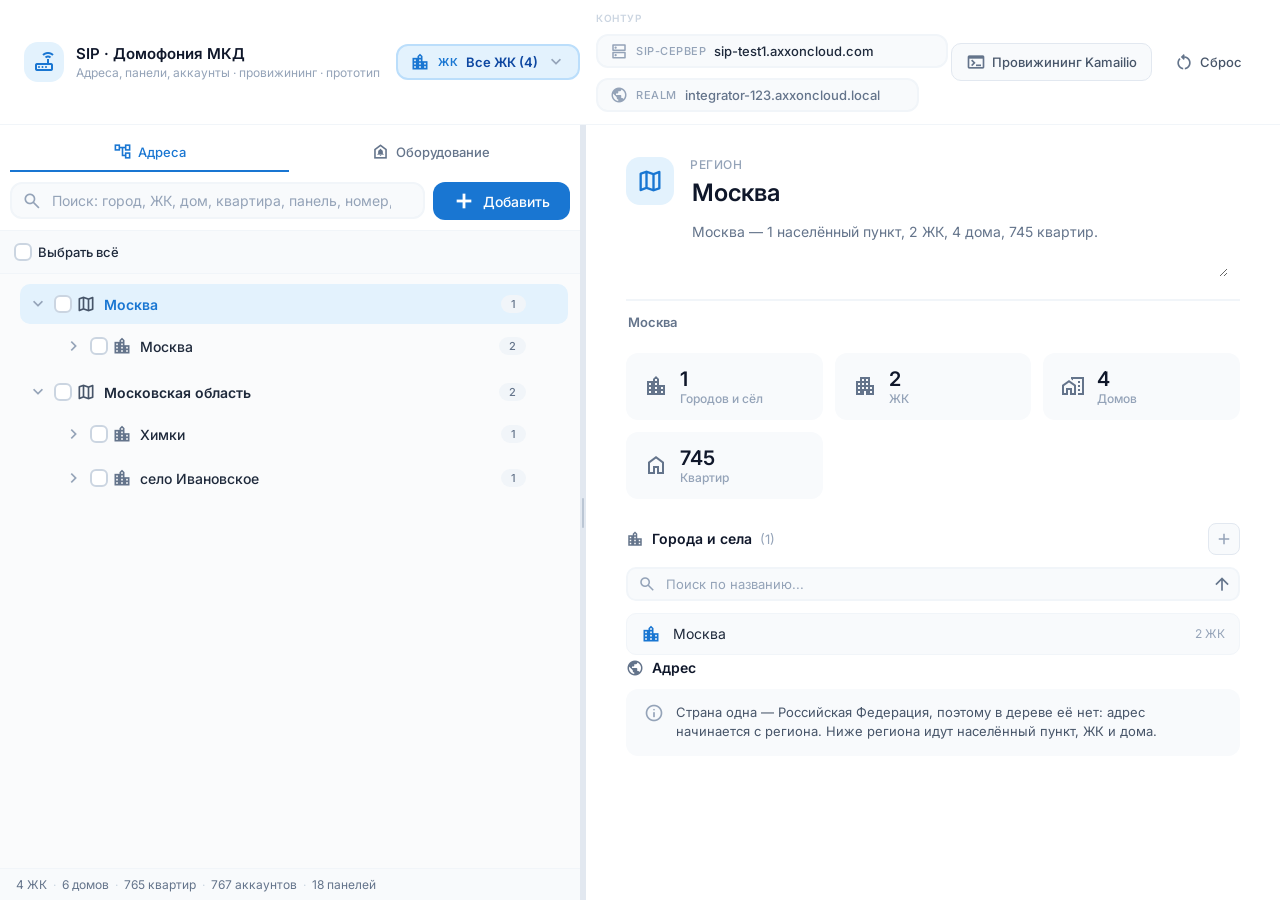
==== prototypes/sip-setup/index.html @ 134e5d85 "7" ====
<!DOCTYPE html>
<html lang="ru">
<head>
  <meta charset="UTF-8" />
  <meta name="viewport" content="width=device-width, initial-scale=1.0" />
  <title>Настройка SIP — прототип МКД</title>

  <link rel="stylesheet" href="https://fonts.googleapis.com/css2?family=Inter:opsz@14..32&display=swap" />
  <link rel="stylesheet" href="https://fonts.googleapis.com/css2?family=Material+Symbols+Outlined:opsz,wght,FILL,GRAD@20..48,100..700,0..1,-50..200" />

  <style>
    * {
      margin: 0;
      padding: 0;
      box-sizing: border-box;
    }

    body {
      font-family: 'Inter', -apple-system, BlinkMacSystemFont, sans-serif;
      background: #f1f5f9;
      height: 100vh;
      overflow: hidden;
    }

    .app-container {
      display: flex;
      flex-direction: column;
      height: 100vh;
      max-width: 100%;
      background: #ffffff;
    }

    .material-symbols-outlined {
      font-variation-settings: 'FILL' 0, 'wght' 400, 'GRAD' 0, 'opsz' 24;
      font-size: 20px;
      color: #64748b;
      flex-shrink: 0;
    }

    /* ===== TOP BAR ===== */
    .top-bar {
      background: #ffffff;
      border-bottom: 1px solid #f1f5f9;
      padding: 12px 24px;
      display: flex;
      align-items: center;
      gap: 16px;
      flex-shrink: 0;
      flex-wrap: wrap;
    }

    .brand {
      display: flex;
      align-items: center;
      gap: 12px;
      min-width: 0;
    }

    .brand-logo {
      width: 40px;
      height: 40px;
      border-radius: 14px;
      background: #e3f2fd;
      display: flex;
      align-items: center;
      justify-content: center;
      flex-shrink: 0;
    }

    .brand-logo .material-symbols-outlined {
      font-size: 24px;
      color: #1976d2;
    }

    .brand-title {
      font-size: 15px;
      font-weight: 600;
      color: #0f172a;
      white-space: nowrap;
    }

    .brand-sub {
      font-size: 12px;
      color: #94a3b8;
      margin-top: 2px;
      white-space: nowrap;
    }

    .top-bar-fields {
      display: flex;
      align-items: center;
      gap: 10px;
      flex: 1;
      flex-wrap: wrap;
      min-width: 200px;
    }

    .cfg-field {
      display: flex;
      align-items: center;
      gap: 8px;
      padding: 6px 12px;
      background: #f8fafc;
      border: 2px solid #f1f5f9;
      border-radius: 12px;
      transition: all 0.2s ease;
    }

    .cfg-field:focus-within {
      border-color: #1976d2;
      background: #ffffff;
      box-shadow: 0 0 0 4px rgba(25, 118, 210, 0.08);
    }

    .cfg-field .material-symbols-outlined {
      font-size: 18px;
      color: #94a3b8;
    }

    .cfg-field .cfg-label {
      font-size: 11px;
      font-weight: 500;
      color: #94a3b8;
      text-transform: uppercase;
      letter-spacing: 0.5px;
      white-space: nowrap;
    }

    .cfg-field input {
      border: none;
      background: transparent;
      outline: none;
      font-family: inherit;
      font-size: 13px;
      font-weight: 500;
      color: #1e293b;
      width: 220px;
      max-width: 40vw;
    }

    /* Realm выдаётся интегратору сервером и в интерфейсе только показывается */
    .cfg-field.ro input {
      color: #64748b;
      cursor: default;
    }

    .fields-lead {
      font-size: 10px;
      font-weight: 600;
      color: #cbd5e1;
      text-transform: uppercase;
      letter-spacing: 0.6px;
      white-space: nowrap;
    }

    /* Область видимости — единственное место, где выбирается ЖК.
       Выделена цветом: от неё зависит содержимое всего экрана. */
    .scope-field {
      display: flex;
      align-items: center;
      gap: 8px;
      padding: 6px 12px;
      background: #e3f2fd;
      border: 2px solid #bbdefb;
      border-radius: 12px;
      flex-shrink: 0;
      transition: all 0.2s ease;
    }

    .scope-field:focus-within {
      border-color: #1976d2;
      box-shadow: 0 0 0 4px rgba(25, 118, 210, 0.1);
    }

    .scope-field .material-symbols-outlined {
      font-size: 20px;
      color: #1976d2;
    }

    .scope-field .cfg-label {
      font-size: 11px;
      font-weight: 600;
      color: #1976d2;
      text-transform: uppercase;
      letter-spacing: 0.5px;
      white-space: nowrap;
    }

    .scope-select {
      border: none;
      background: transparent;
      outline: none;
      font-family: inherit;
      font-size: 13px;
      font-weight: 600;
      color: #0d47a1;
      cursor: pointer;
      max-width: 260px;
    }

    .top-bar-actions {
      display: flex;
      align-items: center;
      gap: 8px;
      flex-shrink: 0;
    }

    /* ===== КНОПКИ ===== */
    .btn {
      display: flex;
      align-items: center;
      justify-content: center;
      gap: 6px;
      padding: 8px 14px;
      border: none;
      border-radius: 10px;
      font-family: inherit;
      font-size: 13px;
      font-weight: 500;
      cursor: pointer;
      transition: all 0.2s ease;
      background: transparent;
      color: #475569;
      white-space: nowrap;
    }

    .btn:hover {
      background: #f1f5f9;
    }

    .btn .material-symbols-outlined {
      font-size: 20px;
    }

    .btn-soft {
      background: #f8fafc;
      border: 1px solid #e2e8f0;
    }

    .btn-soft:hover {
      background: #ffffff;
      border-color: #cbd5e1;
      color: #1976d2;
    }

    .btn-soft:hover .material-symbols-outlined {
      color: #1976d2;
    }

    .btn-add {
      display: flex;
      align-items: center;
      gap: 8px;
      padding: 8px 20px;
      background: #1976d2;
      color: white;
      border: none;
      border-radius: 12px;
      font-family: inherit;
      font-size: 14px;
      font-weight: 500;
      cursor: pointer;
      transition: all 0.2s ease;
      white-space: nowrap;
      flex-shrink: 0;
    }

    .btn-add:hover {
      background: #1565c0;
      transform: translateY(-1px);
      box-shadow: 0 4px 16px rgba(25, 118, 210, 0.3);
    }

    .btn-add:active {
      transform: translateY(0);
    }

    .btn-add .material-symbols-outlined {
      font-size: 22px;
      color: inherit;
      font-variation-settings: 'FILL' 0, 'wght' 600, 'GRAD' 200, 'opsz' 24;
    }

    /* ===== MAIN CONTENT ===== */
    .main-content {
      display: flex;
      flex: 1;
      overflow: hidden;
    }

    /* ===== ЛЕВАЯ ПАНЕЛЬ ===== */
    .tree-panel {
      width: 400px;
      min-width: 200px;
      max-width: 70%;
      background: #fafbfc;
      display: flex;
      flex-direction: column;
      overflow: hidden;
      flex-shrink: 0;
    }

    .tree-tabs {
      display: flex;
      gap: 2px;
      padding: 8px 10px 0;
      background: #ffffff;
    }

    .tree-tab {
      flex: 1;
      display: flex;
      align-items: center;
      justify-content: center;
      gap: 6px;
      padding: 9px 8px;
      border: none;
      border-bottom: 2px solid transparent;
      background: transparent;
      font-family: inherit;
      font-size: 13px;
      font-weight: 500;
      color: #64748b;
      cursor: pointer;
      transition: all 0.15s ease;
    }

    .tree-tab:hover {
      color: #1976d2;
    }

    .tree-tab.active {
      color: #1976d2;
      border-bottom-color: #1976d2;
    }

    .tree-tab.active .material-symbols-outlined {
      color: #1976d2;
    }

    .tree-tab .material-symbols-outlined {
      font-size: 19px;
    }

    .tree-search-row {
      display: flex;
      gap: 8px;
      padding: 10px;
      background: #ffffff;
      border-bottom: 1px solid #f1f5f9;
    }

    .search-wrapper {
      flex: 1;
      position: relative;
      min-width: 0;
    }

    .search-wrapper > .material-symbols-outlined {
      position: absolute;
      left: 12px;
      top: 50%;
      transform: translateY(-50%);
      font-size: 20px;
      color: #94a3b8;
    }

    .search-input {
      width: 100%;
      padding: 8px 32px 8px 40px;
      border: 2px solid #f1f5f9;
      border-radius: 12px;
      font-family: inherit;
      font-size: 14px;
      color: #1e293b;
      background: #f8fafc;
      transition: all 0.2s ease;
      outline: none;
    }

    .search-input:focus {
      border-color: #1976d2;
      background: #ffffff;
      box-shadow: 0 0 0 4px rgba(25, 118, 210, 0.1);
    }

    .search-input::placeholder {
      color: #94a3b8;
    }

    .search-clear {
      position: absolute;
      right: 4px;
      top: 50%;
      transform: translateY(-50%);
      cursor: pointer;
      color: #94a3b8;
      font-size: 18px;
      display: none;
      background: none;
      border: none;
      padding: 0;
      width: 20px;
      height: 20px;
      align-items: center;
      justify-content: center;
      border-radius: 50%;
      transition: all 0.15s ease;
    }

    .search-clear.visible {
      display: flex;
    }

    .search-clear:hover {
      color: #475569;
      background: #e2e8f0;
    }

    .tree-toolbar {
      display: flex;
      align-items: center;
      gap: 8px;
      padding: 6px 10px;
      background: #f8fafc;
      border-bottom: 1px solid #f1f5f9;
      width: 100%;
    }

    .master-checkbox {
      display: inline-flex;
      align-items: center;
      gap: 6px;
      cursor: pointer;
      user-select: none;
      padding: 2px 4px;
      border-radius: 6px;
      transition: background 0.15s;
    }

    .master-checkbox:hover {
      background: #e3f2fd;
    }

    .master-checkbox .checkbox-custom {
      width: 18px;
      height: 18px;
      border: 2px solid #cbd5e1;
      border-radius: 6px;
      display: inline-flex;
      align-items: center;
      justify-content: center;
      background: white;
      transition: all 0.15s ease;
    }

    .master-checkbox.selected .checkbox-custom,
    .master-checkbox.partial .checkbox-custom {
      background: #1976d2;
      border-color: #1976d2;
    }

    .master-checkbox.partial .checkbox-custom {
      background: #64b5f6;
      border-color: #64b5f6;
    }

    .master-checkbox .checkbox-custom .material-symbols-outlined {
      opacity: 0;
      transform: scale(0.6);
      transition: all 0.15s ease;
      color: white;
      font-size: 14px;
    }

    .master-checkbox.selected .checkbox-custom .material-symbols-outlined,
    .master-checkbox.partial .checkbox-custom .material-symbols-outlined {
      opacity: 1;
      transform: scale(1);
    }

    .master-label {
      font-size: 13px;
      font-weight: 500;
      color: #1e293b;
    }

    .selection-count {
      background: #e3f2fd;
      color: #1976d2;
      font-size: 12px;
      font-weight: 500;
      padding: 3px 10px;
      border-radius: 50px;
      display: none;
    }

    .selection-count.visible {
      display: inline-block;
    }

    .toolbar-actions {
      margin-left: auto;
      display: inline-flex;
      align-items: center;
    }

    .btn-delete-wrapper {
      display: inline-flex;
      align-items: center;
      overflow: hidden;
      transition: all 0.3s cubic-bezier(0.4, 0, 0.2, 1);
      max-width: 0;
      opacity: 0;
      transform: scale(0.8);
      visibility: hidden;
    }

    .btn-delete-wrapper.visible {
      max-width: 60px;
      opacity: 1;
      transform: scale(1);
      visibility: visible;
    }

    .btn-danger {
      background: #fee2e2;
      color: #dc2626;
      padding: 6px 10px;
      border-radius: 10px;
      white-space: nowrap;
    }

    .btn-danger:hover {
      background: #fecaca;
      transform: translateY(-1px);
      box-shadow: 0 4px 12px rgba(220, 38, 38, 0.15);
    }

    .btn-danger .material-symbols-outlined {
      font-size: 18px;
      color: inherit;
    }

    .tree-wrapper {
      flex: 1;
      padding: 8px 12px 16px 12px;
      overflow-y: auto;
    }

    .tree-wrapper::-webkit-scrollbar,
    .detail-panel::-webkit-scrollbar {
      width: 6px;
    }

    .tree-wrapper::-webkit-scrollbar-track,
    .detail-panel::-webkit-scrollbar-track {
      background: transparent;
    }

    .tree-wrapper::-webkit-scrollbar-thumb,
    .detail-panel::-webkit-scrollbar-thumb {
      background: #e2e8f0;
      border-radius: 10px;
    }

    .tree-wrapper::-webkit-scrollbar-thumb:hover {
      background: #cbd5e1;
    }

    .tree-status-bar {
      padding: 8px 16px;
      font-size: 12px;
      color: #64748b;
      background: #f8fafc;
      border-top: 1px solid #f1f5f9;
      flex-shrink: 0;
      display: flex;
      align-items: center;
      gap: 6px;
      flex-wrap: wrap;
    }

    .tree-status-bar .sep {
      color: #cbd5e1;
    }

    /* ===== СПЛИТТЕР ===== */
    .splitter {
      width: 6px;
      background: #e2e8f0;
      cursor: col-resize;
      flex-shrink: 0;
      transition: background 0.15s;
      position: relative;
      display: flex;
      align-items: center;
      justify-content: center;
    }

    .splitter:hover,
    .splitter.active {
      background: #1976d2;
    }

    .splitter::after {
      content: '';
      width: 2px;
      height: 30px;
      background: #94a3b8;
      border-radius: 2px;
      opacity: 0.5;
      transition: opacity 0.15s;
    }

    .splitter:hover::after,
    .splitter.active::after {
      opacity: 1;
      background: white;
    }

    /* ===== ДЕРЕВО ===== */
    .tree {
      list-style: none;
      padding: 0;
      margin: 0;
      font-size: 14px;
      color: #1e293b;
    }

    .tree ul {
      list-style: none;
      padding-left: 0;
      margin: 0;
    }

    .tree-node {
      position: relative;
      padding: 2px 0 2px 8px;
      border-radius: 10px;
    }

    .tree-node.hidden {
      display: none;
    }

    .tree-node.active > .node-content {
      background: #e3f2fd;
    }

    .tree-node.active > .node-content .node-text {
      font-weight: 500;
      color: #1976d2;
    }

    .node-content {
      display: flex;
      align-items: center;
      gap: 4px;
      padding: 6px 10px 6px 6px;
      border-radius: 10px;
      cursor: pointer;
      transition: background 0.12s;
      position: relative;
    }

    .node-content:hover {
      background: #f1f5f9;
    }

    .node-content:hover .node-actions {
      opacity: 1;
    }

    /* Дочерние ветки прячем через display: анимация по max-height обрезает
       длинные списки — в доме бывает 52 этажа и 500 квартир */
    .tree-node > ul {
      display: none;
      padding-left: 28px;
    }

    .tree-node.open > ul {
      display: block;
      animation: fadeIn 0.18s ease;
    }

    .toggle-icon {
      font-size: 20px;
      color: #94a3b8;
      cursor: pointer;
      transition: transform 0.25s cubic-bezier(0.4, 0, 0.2, 1), color 0.2s;
      width: 24px;
      height: 24px;
      display: flex;
      align-items: center;
      justify-content: center;
      border-radius: 8px;
      flex-shrink: 0;
    }

    .toggle-icon:hover {
      background: #e2e8f0;
      color: #475569;
    }

    .tree-node.open > .node-content .toggle-icon {
      transform: rotate(90deg);
    }

    .tree-node:not(.has-children) .toggle-icon {
      opacity: 0;
      pointer-events: none;
    }

    .node-content .checkbox-custom {
      width: 18px;
      height: 18px;
      border: 2px solid #cbd5e1;
      border-radius: 6px;
      display: inline-flex;
      align-items: center;
      justify-content: center;
      background: white;
      flex-shrink: 0;
      transition: all 0.15s ease;
    }

    .node-content .checkbox-custom .material-symbols-outlined {
      font-size: 14px;
      color: white;
      opacity: 0;
      transform: scale(0.6);
      transition: all 0.15s ease;
    }

    .tree-node.selected > .node-content .checkbox-custom {
      background: #1976d2;
      border-color: #1976d2;
    }

    .tree-node.partial > .node-content .checkbox-custom {
      background: #64b5f6;
      border-color: #64b5f6;
    }

    .tree-node.selected > .node-content .checkbox-custom .material-symbols-outlined,
    .tree-node.partial > .node-content .checkbox-custom .material-symbols-outlined {
      opacity: 1;
      transform: scale(1);
    }

    .node-content:hover .checkbox-custom {
      border-color: #64b5f6;
    }

    .node-text {
      flex: 1;
      white-space: nowrap;
      overflow: hidden;
      text-overflow: ellipsis;
      padding: 0 4px;
    }

    .tree-node .node-text {
      font-weight: 400;
    }

    .tree-node.level-0 > .node-content .node-text {
      font-weight: 600;
    }

    .tree-node.level-1 > .node-content .node-text {
      font-weight: 500;
    }

    .node-icon.type-region { color: #475569; }
    .node-icon.type-city { color: #64748b; }
    .node-icon.type-complex { color: #1976d2; }
    .node-icon.type-house { color: #2563eb; }
    .node-icon.type-entrance { color: #0284c7; }
    .node-icon.type-floor { color: #7c3aed; }
    .node-icon.type-flat { color: #16a34a; }
    .node-icon.type-panel { color: #ea580c; }
    .node-icon.type-account { color: #0891b2; }

    .badge {
      background: #f1f5f9;
      color: #64748b;
      font-size: 11px;
      font-weight: 500;
      padding: 2px 10px;
      border-radius: 50px;
      flex-shrink: 0;
    }

    .badge.mono {
      font-family: 'JetBrains Mono', 'Cascadia Code', Consolas, monospace;
      font-size: 11px;
    }

    .status-dot {
      width: 7px;
      height: 7px;
      border-radius: 50%;
      flex-shrink: 0;
      background: #cbd5e1;
    }

    .status-dot.on { background: #22c55e; }
    .status-dot.off { background: #ef4444; }
    .status-dot.blocked { background: #94a3b8; }

    /* Группа «Панели» — не объект, а полка внутри ЖК или подъезда:
       подписана тише обычных узлов и не участвует в выделении */
    .tree-group > .node-content .node-text {
      font-size: 11px;
      font-weight: 600;
      color: #94a3b8;
      text-transform: uppercase;
      letter-spacing: 0.5px;
    }

    .tree-group > .node-content .node-icon {
      color: #94a3b8;
    }

    /* Строка входа в таблицу парка: выглядит как пункт, а не как объект дерева */
    .tree-view-row > .node-content {
      background: #eef2ff;
      box-shadow: inset 0 0 0 1px #c7d2fe;
    }

    .tree-view-row > .node-content .node-text {
      font-weight: 600;
      color: #4338ca;
    }

    .tree-view-row > .node-content .node-icon {
      color: #4338ca;
    }

    .tree-view-row.active > .node-content {
      background: #e0e7ff;
      box-shadow: inset 0 0 0 1px #6366f1;
    }

    /* ===== КОНТЕКСТНОЕ МЕНЮ ===== */
    .node-actions {
      display: flex;
      align-items: center;
      gap: 2px;
      opacity: 0;
      transition: opacity 0.2s ease;
      margin-left: auto;
      flex-shrink: 0;
      position: relative;
    }

    .node-actions .btn-more {
      background: none;
      border: none;
      cursor: pointer;
      padding: 4px;
      border-radius: 6px;
      display: flex;
      align-items: center;
      justify-content: center;
      color: #94a3b8;
      transition: all 0.15s;
    }

    .node-actions .btn-more:hover {
      background: #e2e8f0;
      color: #475569;
    }

    .node-actions .btn-more .material-symbols-outlined {
      font-size: 20px;
    }

    .node-dropdown {
      position: fixed;
      background: white;
      border-radius: 14px;
      box-shadow: 0 12px 40px rgba(0, 0, 0, 0.15);
      min-width: 240px;
      padding: 6px;
      opacity: 0;
      transform: scale(0.95);
      pointer-events: none;
      transition: all 0.2s cubic-bezier(0.4, 0, 0.2, 1);
      z-index: 9999;
      border: 1px solid #f1f5f9;
      visibility: hidden;
    }

    .node-dropdown.open {
      opacity: 1;
      transform: scale(1);
      pointer-events: all;
      visibility: visible;
    }

    .node-dropdown-item {
      display: flex;
      align-items: center;
      gap: 12px;
      padding: 10px 14px;
      border-radius: 10px;
      cursor: pointer;
      transition: background 0.15s;
      color: #1e293b;
      font-size: 14px;
      font-weight: 500;
      border: none;
      background: transparent;
      width: 100%;
      font-family: inherit;
      white-space: nowrap;
      text-align: left;
    }

    .node-dropdown-item:hover {
      background: #f8fafc;
    }

    .node-dropdown-item .material-symbols-outlined {
      font-size: 20px;
      color: #64748b;
    }

    .node-dropdown-item .sub {
      font-size: 12px;
      color: #94a3b8;
      font-weight: 400;
      margin-left: auto;
    }

    .node-dropdown-divider {
      height: 1px;
      background: #f1f5f9;
      margin: 4px 8px;
    }

    .node-dropdown-item.danger {
      color: #dc2626;
    }

    .node-dropdown-item.danger .material-symbols-outlined {
      color: #dc2626;
    }

    .node-dropdown-item.danger:hover {
      background: #fef2f2;
    }

    /* ===== ВЫПАДАЮЩИЕ СПИСКИ ===== */
    /* Список родного select рисует ОС, и он выпадает из оформления экрана.
       Сам select остаётся в разметке как источник значения, а видимую часть
       заменяют кнопка и меню в общем стиле. */
    .combo-native {
      display: none;
    }

    .combo-trigger {
      display: flex;
      align-items: center;
      gap: 8px;
      cursor: pointer;
      text-align: left;
    }

    .combo-trigger .combo-value {
      flex: 1;
      min-width: 0;
      overflow: hidden;
      text-overflow: ellipsis;
      white-space: nowrap;
    }

    .combo-trigger .combo-caret {
      font-size: 20px;
      color: #94a3b8;
      flex-shrink: 0;
      transition: transform 0.2s ease;
    }

    .combo-trigger.open .combo-caret {
      transform: rotate(180deg);
      color: #1976d2;
    }

    .combo-trigger.open {
      border-color: #1976d2;
    }

    .combo-menu {
      position: fixed;
      background: #ffffff;
      border: 1px solid #f1f5f9;
      border-radius: 14px;
      box-shadow: 0 12px 40px rgba(15, 23, 42, 0.15);
      padding: 6px;
      z-index: 10000;
      max-height: 320px;
      overflow-y: auto;
      opacity: 0;
      transform: scale(0.97);
      transition: opacity 0.15s ease, transform 0.15s ease;
    }

    .combo-menu.open {
      opacity: 1;
      transform: scale(1);
    }

    .combo-option {
      display: flex;
      align-items: center;
      gap: 10px;
      width: 100%;
      padding: 9px 12px;
      border: none;
      border-radius: 10px;
      background: transparent;
      font-family: inherit;
      font-size: 14px;
      color: #1e293b;
      text-align: left;
      cursor: pointer;
      transition: background 0.12s;
    }

    .combo-option .material-symbols-outlined {
      font-size: 18px;
      color: #1976d2;
      visibility: hidden;
      flex-shrink: 0;
    }

    .combo-option.selected {
      color: #1976d2;
      font-weight: 500;
    }

    .combo-option.selected .material-symbols-outlined {
      visibility: visible;
    }

    .combo-option.active,
    .combo-option:hover {
      background: #f1f5f9;
    }

    .combo-option-text {
      flex: 1;
      min-width: 0;
      overflow: hidden;
      text-overflow: ellipsis;
      white-space: nowrap;
    }

    /* ===== ПРАВАЯ ПАНЕЛЬ ===== */
    .detail-panel {
      flex: 1;
      background: #ffffff;
      padding: 32px 40px;
      overflow-y: auto;
      display: flex;
      flex-direction: column;
      min-width: 200px;
    }

    .detail-empty {
      display: flex;
      flex-direction: column;
      align-items: center;
      justify-content: center;
      height: 100%;
      color: #94a3b8;
      gap: 12px;
    }

    .detail-empty .material-symbols-outlined {
      font-size: 64px;
      color: #e2e8f0;
    }

    .detail-empty .title {
      font-size: 18px;
      font-weight: 500;
      color: #475569;
    }

    .detail-empty .sub {
      font-size: 14px;
      color: #94a3b8;
    }

    .detail-card {
      display: flex;
      flex-direction: column;
      gap: 20px;
      animation: fadeIn 0.25s ease;
    }

    .detail-card.hidden,
    .detail-empty.hidden {
      display: none;
    }

    .detail-header {
      display: flex;
      align-items: flex-start;
      gap: 16px;
      padding-bottom: 16px;
      border-bottom: 2px solid #f1f5f9;
    }

    .detail-header .icon-wrapper {
      width: 48px;
      height: 48px;
      background: #e3f2fd;
      border-radius: 14px;
      display: flex;
      align-items: center;
      justify-content: center;
      flex-shrink: 0;
    }

    .detail-header .icon-wrapper .material-symbols-outlined {
      font-size: 28px;
      color: #1976d2;
    }

    .detail-header-info {
      flex: 1;
      min-width: 0;
    }

    .detail-header-info .label {
      font-size: 12px;
      font-weight: 500;
      color: #94a3b8;
      text-transform: uppercase;
      letter-spacing: 0.5px;
    }

    .detail-header-info .name-input {
      font-size: 24px;
      font-weight: 600;
      color: #0f172a;
      border: 2px solid transparent;
      border-radius: 8px;
      padding: 4px 10px;
      margin: 0 -10px;
      background: transparent;
      width: 100%;
      font-family: inherit;
      transition: all 0.2s ease;
      outline: none;
    }

    .detail-header-info .name-input:hover {
      border-color: #e2e8f0;
      background: #f8fafc;
    }

    .detail-header-info .name-input:focus {
      border-color: #1976d2;
      background: #ffffff;
      box-shadow: 0 0 0 4px rgba(25, 118, 210, 0.08);
    }

    .desc-input {
      font-size: 14px;
      font-weight: 400;
      color: #64748b;
      border: 2px solid transparent;
      border-radius: 8px;
      padding: 4px 10px;
      margin: 4px -10px 0;
      background: transparent;
      width: 100%;
      font-family: inherit;
      transition: all 0.2s ease;
      outline: none;
      resize: vertical;
      min-height: 62px;
    }

    .desc-input:hover {
      border-color: #e2e8f0;
      background: #f8fafc;
    }

    .desc-input:focus {
      border-color: #1976d2;
      background: #ffffff;
      box-shadow: 0 0 0 4px rgba(25, 118, 210, 0.08);
    }

    .desc-input.hidden {
      display: none;
    }

    /* Заголовок карточки без правки имени — для сводных представлений,
       у которых нет узла в дереве */
    .detail-header-info .static-name {
      font-size: 24px;
      font-weight: 600;
      color: #0f172a;
      padding: 4px 0;
    }

    .detail-header-info .name-input.hidden,
    .detail-header-info .static-name.hidden {
      display: none;
    }

    /* ===== ХЛЕБНЫЙ ПУТЬ ===== */
    .breadcrumb {
      display: flex;
      flex-wrap: wrap;
      align-items: center;
      gap: 4px;
      margin: -8px 2px 0;
      font-size: 13px;
      line-height: 1.5;
    }

    .crumb-link {
      color: #1976d2;
      text-decoration: none;
      font-weight: 500;
      cursor: pointer;
    }

    .crumb-link:hover {
      text-decoration: underline;
    }

    .crumb-current {
      color: #64748b;
      font-weight: 600;
    }

    .crumb-sep {
      color: #cbd5e1;
      user-select: none;
    }

    /* ===== СТАТИСТИКА ===== */
    .detail-stats {
      display: grid;
      grid-template-columns: repeat(auto-fit, minmax(150px, 1fr));
      gap: 12px;
    }

    .stat-item {
      background: #f8fafc;
      border-radius: 12px;
      padding: 14px 18px;
      display: flex;
      align-items: center;
      gap: 12px;
    }

    .stat-item .material-symbols-outlined {
      font-size: 24px;
      color: #64748b;
    }

    .stat-item .stat-info {
      display: flex;
      flex-direction: column;
      min-width: 0;
    }

    .stat-item .stat-info .value {
      font-size: 20px;
      font-weight: 600;
      color: #0f172a;
      white-space: nowrap;
      overflow: hidden;
      text-overflow: ellipsis;
    }

    .stat-item .stat-info .value.text {
      font-size: 15px;
    }

    .stat-item .stat-info .label {
      font-size: 12px;
      color: #94a3b8;
      font-weight: 500;
    }

    /* ===== СЕКЦИИ КАРТОЧКИ ===== */
    .detail-section {
      margin-top: 4px;
    }

    .section-title {
      font-size: 14px;
      font-weight: 600;
      color: #0f172a;
      margin-bottom: 12px;
      display: flex;
      align-items: center;
      gap: 8px;
    }

    .section-title .count {
      font-weight: 400;
      color: #94a3b8;
      font-size: 13px;
    }

    .section-title > .material-symbols-outlined {
      font-size: 18px;
      color: #64748b;
    }

    .section-title .section-action {
      display: flex;
      align-items: center;
      justify-content: center;
      width: 32px;
      height: 32px;
      border: 1px solid #e2e8f0;
      border-radius: 8px;
      background: #f8fafc;
      cursor: pointer;
      color: #94a3b8;
      transition: all 0.2s ease;
    }

    .section-title .section-action:first-of-type {
      margin-left: auto;
    }

    .section-title .section-action:hover {
      background: #ffffff;
      border-color: #cbd5e1;
      color: #1976d2;
    }

    .section-title .section-action .material-symbols-outlined {
      font-size: 18px;
      color: inherit;
    }

    .section-search-wrapper {
      position: relative;
      margin-bottom: 12px;
    }

    .section-search-wrapper > .material-symbols-outlined {
      position: absolute;
      left: 12px;
      top: 50%;
      transform: translateY(-50%);
      font-size: 18px;
      color: #94a3b8;
    }

    .section-search-input {
      width: 100%;
      padding: 7px 40px 7px 38px;
      border: 2px solid #f1f5f9;
      border-radius: 10px;
      font-family: inherit;
      font-size: 13px;
      color: #1e293b;
      background: #f8fafc;
      transition: all 0.2s ease;
      outline: none;
    }

    .section-search-input:focus {
      border-color: #1976d2;
      background: #ffffff;
      box-shadow: 0 0 0 4px rgba(25, 118, 210, 0.08);
    }

    .section-search-input::placeholder {
      color: #94a3b8;
    }

    .section-sort {
      position: absolute;
      right: 5px;
      top: 50%;
      transform: translateY(-50%);
      background: none;
      border: none;
      cursor: pointer;
      color: #64748b;
      display: flex;
      align-items: center;
      justify-content: center;
      padding: 3px;
      border-radius: 6px;
      transition: all 0.15s ease;
    }

    .section-sort:hover {
      background: #e2e8f0;
      color: #1976d2;
    }

    .section-sort.desc {
      color: #1976d2;
    }

    /* ===== ТАБЛИЦА ПАРКА ОБОРУДОВАНИЯ ===== */
    /* Дерево отвечает на вопрос «где стоит», таблица — на вопросы вида
       «что офлайн» и «где нет ни одной привязки», поэтому парк показан
       не списком, а сеткой со своими сортировками */
    .fleet-wrap {
      overflow-x: auto;
      border: 1px solid #f1f5f9;
      border-radius: 12px;
    }

    .fleet-table {
      width: 100%;
      border-collapse: collapse;
      font-size: 13px;
      white-space: nowrap;
    }

    .fleet-table th {
      position: sticky;
      top: 0;
      background: #f8fafc;
      color: #64748b;
      font-size: 11px;
      font-weight: 600;
      text-transform: uppercase;
      letter-spacing: 0.4px;
      text-align: left;
      padding: 10px 12px;
      border-bottom: 1px solid #e2e8f0;
      cursor: pointer;
      user-select: none;
    }

    .fleet-table th:hover {
      color: #1976d2;
    }

    .fleet-table th .material-symbols-outlined {
      font-size: 14px;
      vertical-align: -2px;
      opacity: 0;
    }

    .fleet-table th.sorted .material-symbols-outlined {
      opacity: 1;
      color: #1976d2;
    }

    .fleet-table td {
      padding: 9px 12px;
      border-bottom: 1px solid #f8fafc;
      color: #1e293b;
    }

    .fleet-table td .sub {
      font-size: 11px;
      color: #94a3b8;
      margin-top: 2px;
    }

    .fleet-table tbody tr {
      cursor: pointer;
      transition: background 0.12s;
    }

    .fleet-table tbody tr:hover {
      background: #f8fafc;
    }

    .fleet-table .cell-name {
      font-weight: 500;
      display: flex;
      align-items: center;
      gap: 8px;
    }

    .fleet-table .cell-name .material-symbols-outlined {
      font-size: 18px;
      color: #1976d2;
    }

    .fleet-table .muted {
      color: #94a3b8;
    }

    .fleet-table .mono {
      font-family: 'SF Mono', 'Cascadia Code', Consolas, monospace;
      font-size: 12px;
    }

    .fleet-empty {
      padding: 24px;
      text-align: center;
      color: #94a3b8;
      font-size: 13px;
    }

    .fleet-filter {
      display: flex;
      gap: 4px;
      background: #f1f5f9;
      border-radius: 10px;
      padding: 3px;
    }

    .fleet-filter-btn {
      border: none;
      background: transparent;
      font-family: inherit;
      font-size: 12px;
      font-weight: 500;
      color: #64748b;
      padding: 5px 12px;
      border-radius: 8px;
      cursor: pointer;
      transition: all 0.15s;
    }

    .fleet-filter-btn:hover {
      color: #1976d2;
    }

    .fleet-filter-btn.active {
      background: #ffffff;
      color: #1976d2;
      box-shadow: 0 1px 3px rgba(15, 23, 42, 0.08);
    }

    /* ===== СПИСКИ В КАРТОЧКЕ ===== */
    .item-list {
      display: flex;
      flex-direction: column;
      gap: 6px;
    }

    .item-list.scroll {
      max-height: 420px;
      overflow-y: auto;
      padding-right: 4px;
    }

    .list-item {
      display: flex;
      align-items: center;
      gap: 12px;
      padding: 10px 14px;
      background: #f8fafc;
      border-radius: 10px;
      border: 1px solid #f1f5f9;
      transition: all 0.15s;
      cursor: pointer;
    }

    .list-item:hover {
      background: #f1f5f9;
      border-color: #cbd5e1;
    }

    .list-item > .material-symbols-outlined {
      font-size: 20px;
      color: #1976d2;
    }

    .list-item .name {
      font-size: 14px;
      color: #1e293b;
      min-width: 0;
      overflow: hidden;
      text-overflow: ellipsis;
      white-space: nowrap;
    }

    .list-item .grow {
      flex: 1;
      min-width: 0;
    }

    .list-item .sub {
      font-size: 12px;
      color: #94a3b8;
      margin-top: 2px;
      overflow: hidden;
      text-overflow: ellipsis;
      white-space: nowrap;
    }

    .list-item .meta {
      font-size: 12px;
      color: #94a3b8;
      white-space: nowrap;
    }

    .list-item .status,
    .fleet-table .status {
      font-size: 12px;
      color: #94a3b8;
      display: flex;
      align-items: center;
      gap: 4px;
      white-space: nowrap;
    }

    .list-item .status .dot,
    .fleet-table .status .dot {
      width: 6px;
      height: 6px;
      border-radius: 50%;
      background: #22c55e;
      display: inline-block;
    }

    .list-item .status.offline,
    .fleet-table .status.offline {
      color: #b91c1c;
    }

    .list-item .status.offline .dot,
    .fleet-table .status.offline .dot {
      background: #ef4444;
    }

    /* Заблокированная учётка не «офлайн»: subscriber'а в Kamailio нет вовсе,
       и регистрация невозможна в принципе */
    .list-item .status.blocked,
    .fleet-table .status.blocked {
      color: #64748b;
    }

    .list-item .status.blocked .dot,
    .fleet-table .status.blocked .dot {
      background: #94a3b8;
    }

    .item-action {
      background: none;
      border: none;
      cursor: pointer;
      padding: 4px;
      border-radius: 6px;
      display: flex;
      align-items: center;
      justify-content: center;
      color: #cbd5e1;
      opacity: 0;
      transition: all 0.15s;
      flex-shrink: 0;
    }

    .list-item:hover .item-action {
      opacity: 1;
    }

    .item-action:hover {
      background: #e2e8f0;
      color: #475569;
    }

    .item-action.danger:hover {
      background: #fee2e2;
      color: #dc2626;
    }

    .item-action .material-symbols-outlined {
      font-size: 18px;
      color: inherit;
    }

    .list-empty {
      color: #94a3b8;
      font-size: 14px;
      padding: 20px 0;
      text-align: center;
    }

    /* ===== ФОРМЫ В КАРТОЧКЕ ===== */
    .form-grid {
      display: grid;
      grid-template-columns: repeat(auto-fit, minmax(220px, 1fr));
      gap: 12px;
      background: #f8fafc;
      border-radius: 12px;
      padding: 16px 20px;
    }

    .form-field {
      display: flex;
      flex-direction: column;
      gap: 5px;
      min-width: 0;
    }

    .form-field.wide {
      grid-column: 1 / -1;
    }

    .form-field label {
      font-size: 12px;
      font-weight: 500;
      color: #94a3b8;
    }

    .form-input,
    .form-select {
      width: 100%;
      padding: 8px 12px;
      border: 2px solid #eef2f7;
      border-radius: 10px;
      font-family: inherit;
      font-size: 13px;
      color: #1e293b;
      background: #ffffff;
      outline: none;
      transition: all 0.15s ease;
    }

    .form-input:focus,
    .form-select:focus {
      border-color: #1976d2;
      box-shadow: 0 0 0 4px rgba(25, 118, 210, 0.08);
    }

    .form-input:disabled {
      background: #f1f5f9;
      color: #64748b;
    }

    .form-input.mono {
      font-family: 'JetBrains Mono', 'Cascadia Code', Consolas, monospace;
    }

    .form-toggle {
      display: flex;
      align-items: center;
      justify-content: center;
      gap: 6px;
      padding: 8px 12px;
      border-radius: 10px;
      border: 2px solid transparent;
      font-family: inherit;
      font-size: 13px;
      font-weight: 500;
      cursor: pointer;
      transition: all 0.15s ease;
      background: #e7f6ed;
      color: #15803d;
    }

    .form-toggle.off {
      background: #fee2e2;
      color: #b91c1c;
    }

    .form-toggle:hover {
      border-color: currentColor;
    }

    /* Показание, а не орган управления: регистрацию нельзя «включить» из UI,
       её отдаёт Kamailio. Поэтому у поля вид индикатора с кнопкой опроса. */
    .form-readout {
      display: flex;
      align-items: center;
      gap: 8px;
      padding: 7px 10px;
      border: 2px solid #eef2f7;
      border-radius: 10px;
      background: #ffffff;
      min-height: 38px;
    }

    .readout-sub {
      font-size: 12px;
      color: #94a3b8;
      flex: 1;
      min-width: 0;
      overflow: hidden;
      text-overflow: ellipsis;
      white-space: nowrap;
    }

    .form-secret {
      display: flex;
      align-items: center;
      gap: 6px;
    }

    .form-secret .form-input {
      flex: 1;
      min-width: 0;
    }

    .secret-btn,
    .readout-btn {
      display: flex;
      align-items: center;
      justify-content: center;
      gap: 4px;
      padding: 6px 8px;
      border: 2px solid #eef2f7;
      border-radius: 8px;
      background: #ffffff;
      color: #64748b;
      font-family: inherit;
      font-size: 12px;
      cursor: pointer;
      flex-shrink: 0;
      transition: all 0.15s ease;
    }

    .secret-btn:hover,
    .readout-btn:hover {
      border-color: #cbd5e1;
      color: #1976d2;
    }

    .secret-btn .material-symbols-outlined,
    .readout-btn .material-symbols-outlined {
      font-size: 18px;
      color: inherit;
    }

    .form-input.invalid,
    .name-input.invalid {
      border-color: #ef4444;
      box-shadow: 0 0 0 4px rgba(239, 68, 68, 0.08);
    }

    /* ===== ПЛАШКИ ===== */
    .pill {
      display: inline-flex;
      align-items: center;
      gap: 5px;
      padding: 3px 10px;
      border-radius: 50px;
      font-size: 12px;
      font-weight: 500;
      flex-shrink: 0;
    }

    .pill.on { background: #e7f6ed; color: #15803d; }
    .pill.off { background: #fee2e2; color: #b91c1c; }
    .pill.pri { background: #e3f2fd; color: #1976d2; }
    .pill.mute { background: #f1f5f9; color: #64748b; }
    .pill.warn { background: #fef3c7; color: #92400e; }

    /* Предупреждение уровня карточки: подписка приостановлена, срок истёк,
       упёрлись в лимит. Не тост — оно должно висеть, пока не устранено. */
    .card-alert {
      display: flex;
      align-items: flex-start;
      gap: 10px;
      padding: 12px 16px;
      border-radius: 12px;
      background: #fef3c7;
      border: 1px solid #fde68a;
      color: #92400e;
      font-size: 13px;
      line-height: 1.5;
    }

    .card-alert .material-symbols-outlined {
      font-size: 20px;
      color: #d97706;
    }

    .mono {
      font-family: 'JetBrains Mono', 'Cascadia Code', Consolas, monospace;
      font-size: 12px;
      color: #334159;
      background: #eef2f7;
      padding: 2px 8px;
      border-radius: 6px;
      white-space: nowrap;
    }

    .note-row {
      display: flex;
      align-items: flex-start;
      gap: 12px;
      padding: 14px 18px;
      border-radius: 12px;
      background: #f8fafc;
      font-size: 13px;
      color: #475569;
      line-height: 1.5;
    }

    .note-row .material-symbols-outlined {
      font-size: 20px;
      color: #94a3b8;
    }

    /* ===== ПУСТОЕ СОСТОЯНИЕ ===== */
    .empty-state {
      display: flex;
      flex-direction: column;
      align-items: center;
      justify-content: center;
      color: #94a3b8;
      gap: 12px;
      padding: 40px 20px;
    }

    .empty-state .material-symbols-outlined {
      font-size: 48px;
      color: #cbd5e1;
    }

    .empty-state .title {
      font-size: 16px;
      font-weight: 500;
      color: #475569;
    }

    .empty-state .sub {
      font-size: 14px;
      color: #94a3b8;
      text-align: center;
    }

    .search-empty {
      display: none;
      padding: 32px 20px;
    }

    .search-empty.visible {
      display: flex;
    }

    /* ===== АНИМАЦИИ ===== */
    @keyframes fadeIn {
      from { opacity: 0; }
      to { opacity: 1; }
    }

    .tree-node.removing {
      animation: slideOut 0.3s ease forwards;
    }

    /* Узел, ожидающий фиксации удаления: он ещё на месте и в Kamailio ничего
       не отправлено, поэтому его видно и отменить можно без последствий */
    .tree-node.pending-delete > .node-content {
      background: #fff7ed;
    }

    .tree-node.pending-delete > .node-content > .node-text {
      text-decoration: line-through;
      color: #b45309;
    }

    .pending-chip,
    .node-chip {
      font-size: 10px;
      font-weight: 600;
      padding: 2px 7px;
      border-radius: 50px;
      white-space: nowrap;
      flex-shrink: 0;
    }

    .pending-chip {
      background: #fed7aa;
      color: #9a3412;
    }

    .node-chip.warn {
      background: #fef3c7;
      color: #92400e;
    }

    .node-chip.mute {
      background: #f1f5f9;
      color: #64748b;
    }

    @keyframes slideOut {
      0% {
        opacity: 1;
        transform: translateX(0);
        max-height: 50px;
      }
      100% {
        opacity: 0;
        transform: translateX(-20px);
        max-height: 0;
        padding: 0;
        margin: 0;
        overflow: hidden;
      }
    }

    /* ===== ТОСТЫ ===== */
    #toastStack {
      position: fixed;
      bottom: 24px;
      right: 24px;
      z-index: 10000;
      display: flex;
      flex-direction: column;
      align-items: flex-end;
      gap: 8px;
    }

    .toast {
      padding: 12px 20px;
      border-radius: 10px;
      font-size: 14px;
      font-weight: 500;
      color: #fff;
      background: #334159;
      box-shadow: 0 4px 12px rgba(0, 0, 0, 0.15);
      display: flex;
      align-items: center;
      gap: 16px;
      max-width: calc(100vw - 48px);
      overflow-wrap: anywhere;
      opacity: 0;
      transform: translateY(8px);
      transition: opacity 0.2s ease, transform 0.2s ease;
      /* Скрытый тост не должен ловить клики: иначе невидимая кнопка «Отменить»
         остаётся активной и срабатывает по случайному клику в угол экрана */
      pointer-events: none;
    }

    .toast.visible {
      opacity: 1;
      transform: translateY(0);
      pointer-events: auto;
    }

    .toast-action {
      background: none;
      border: none;
      padding: 0;
      cursor: pointer;
      color: #90caf9;
      font-family: inherit;
      font-size: 14px;
      font-weight: 600;
      white-space: nowrap;
      flex-shrink: 0;
    }

    /* ===== МОДАЛЬНОЕ ОКНО ===== */
    .modal-overlay {
      position: fixed;
      inset: 0;
      background: rgba(15, 23, 42, 0.45);
      display: none;
      align-items: center;
      justify-content: center;
      z-index: 1000;
      backdrop-filter: blur(2px);
      padding: 16px;
    }

    .modal-overlay.visible {
      display: flex;
    }

    .modal {
      background: #ffffff;
      border-radius: 16px;
      width: 100%;
      max-width: 640px;
      max-height: 85vh;
      display: flex;
      flex-direction: column;
      box-shadow: 0 20px 50px rgba(15, 23, 42, 0.25);
      overflow: hidden;
      animation: modalIn 0.18s ease;
    }

    .modal.modal-fixed {
      height: 72vh;
      min-height: 460px;
      max-height: none;
    }

    .modal.modal-wide {
      max-width: 780px;
    }

    @keyframes modalIn {
      from { transform: translateY(12px) scale(0.98); opacity: 0; }
      to { transform: translateY(0) scale(1); opacity: 1; }
    }

    .modal-header {
      display: flex;
      align-items: center;
      justify-content: space-between;
      padding: 16px 20px;
      border-bottom: 1px solid #f1f5f9;
      flex-shrink: 0;
    }

    .modal-title {
      font-size: 16px;
      font-weight: 600;
      color: #1e293b;
      word-break: break-word;
    }

    .modal-close {
      background: none;
      border: none;
      cursor: pointer;
      color: #94a3b8;
      display: flex;
      align-items: center;
      justify-content: center;
      padding: 4px;
      border-radius: 8px;
      transition: all 0.15s ease;
      flex-shrink: 0;
    }

    .modal-close:hover {
      background: #f1f5f9;
      color: #475569;
    }

    .modal-body {
      padding: 16px 20px;
      overflow-y: auto;
      flex: 1;
      min-height: 60px;
    }

    .modal-footer {
      display: flex;
      justify-content: flex-end;
      gap: 10px;
      padding: 14px 20px;
      border-top: 1px solid #f1f5f9;
      background: #fbfdff;
      flex-shrink: 0;
    }

    .modal-field {
      display: flex;
      flex-direction: column;
      gap: 6px;
      margin-bottom: 12px;
    }

    .modal-field label {
      font-size: 12px;
      font-weight: 500;
      color: #94a3b8;
    }

    .modal-name-input,
    .modal-select {
      width: 100%;
      padding: 10px 14px;
      border: 2px solid #f1f5f9;
      border-radius: 10px;
      font-family: inherit;
      font-size: 14px;
      color: #1e293b;
      outline: none;
      background: #ffffff;
      transition: all 0.15s ease;
    }

    .modal-name-input:focus,
    .modal-select:focus {
      border-color: #1976d2;
      box-shadow: 0 0 0 4px rgba(25, 118, 210, 0.1);
    }

    .modal-hint {
      font-size: 13px;
      color: #64748b;
      margin-top: 10px;
    }

    .modal-search-wrapper + .modal-hint {
      margin-top: 0;
      margin-bottom: 12px;
    }

    .modal-error {
      display: none;
      font-size: 12px;
      color: #b91c1c;
      margin-top: 8px;
    }

    .modal-error.visible {
      display: block;
    }

    .modal-name-input.invalid,
    .modal-select.invalid {
      border-color: #ef4444;
      box-shadow: 0 0 0 4px rgba(239, 68, 68, 0.08);
    }

    .modal-btn {
      padding: 9px 18px;
      border: none;
      border-radius: 10px;
      font-family: inherit;
      font-size: 14px;
      font-weight: 500;
      cursor: pointer;
      transition: all 0.15s ease;
    }

    .modal-btn-primary {
      background: #1976d2;
      color: #ffffff;
    }

    .modal-btn-primary:hover {
      background: #1565c0;
    }

    .modal-btn-danger {
      background: #dc2626;
      color: #ffffff;
    }

    .modal-btn-danger:hover {
      background: #b91c1c;
    }

    .modal-btn-ghost {
      background: #f1f5f9;
      color: #475569;
    }

    .modal-btn-ghost:hover {
      background: #e2e8f0;
    }

    .modal-list {
      display: flex;
      flex-direction: column;
      gap: 6px;
    }

    .modal-option {
      display: flex;
      align-items: center;
      gap: 10px;
      padding: 8px 10px;
      border: 1px solid #f1f5f9;
      border-radius: 10px;
      cursor: pointer;
      transition: all 0.15s ease;
    }

    .modal-option:hover {
      border-color: #cbd5e1;
      background: #f8fafc;
    }

    .modal-option input[type="checkbox"] {
      width: 16px;
      height: 16px;
      accent-color: #1976d2;
      flex-shrink: 0;
    }

    .modal-option .opt-icon {
      color: #64748b;
      font-size: 20px;
      flex-shrink: 0;
    }

    .modal-option .opt-name {
      font-size: 14px;
      color: #1e293b;
      flex: 1;
      word-break: break-word;
    }

    .modal-option .opt-sub {
      font-size: 12px;
      color: #94a3b8;
      text-align: right;
      flex-shrink: 0;
      max-width: 45%;
    }

    .modal-option.is-checked {
      border-color: #bfdbfe;
      background: #f4f9ff;
    }

    .modal-toolbar {
      display: flex;
      align-items: center;
      gap: 10px;
      flex-wrap: wrap;
      padding: 8px 10px;
      margin-bottom: 12px;
      background: #f8fafc;
      border: 1px solid #f1f5f9;
      border-radius: 10px;
    }

    .modal-filter {
      display: inline-flex;
      gap: 2px;
      margin-left: auto;
      padding: 2px;
      background: #eef2f7;
      border-radius: 8px;
    }

    .modal-filter-btn {
      border: none;
      background: transparent;
      font-family: inherit;
      font-size: 12px;
      font-weight: 500;
      color: #64748b;
      padding: 5px 10px;
      border-radius: 6px;
      cursor: pointer;
      white-space: nowrap;
      transition: all 0.15s ease;
    }

    .modal-filter-btn:hover {
      color: #1976d2;
    }

    .modal-filter-btn.active {
      background: #ffffff;
      color: #1976d2;
      box-shadow: 0 1px 2px rgba(15, 23, 42, 0.08);
    }

    .modal-empty {
      text-align: center;
      color: #94a3b8;
      font-size: 14px;
      padding: 24px 0;
    }

    .modal-search-wrapper {
      position: relative;
      margin-bottom: 12px;
    }

    .modal-search-wrapper > .material-symbols-outlined {
      position: absolute;
      left: 10px;
      top: 50%;
      transform: translateY(-50%);
      font-size: 20px;
      color: #94a3b8;
    }

    .modal-search {
      width: 100%;
      padding: 9px 40px 9px 36px;
      border: 2px solid #f1f5f9;
      border-radius: 10px;
      font-family: inherit;
      font-size: 14px;
      color: #1e293b;
      outline: none;
      transition: all 0.15s ease;
    }

    .modal-search:focus {
      border-color: #1976d2;
      box-shadow: 0 0 0 4px rgba(25, 118, 210, 0.1);
    }

    .modal-search::placeholder {
      color: #94a3b8;
    }

    .modal-sort {
      position: absolute;
      right: 5px;
      top: 50%;
      transform: translateY(-50%);
      background: none;
      border: none;
      cursor: pointer;
      color: #64748b;
      display: flex;
      align-items: center;
      justify-content: center;
      padding: 3px;
      border-radius: 6px;
      transition: all 0.15s ease;
    }

    .modal-sort:hover {
      background: #e2e8f0;
      color: #1976d2;
    }

    .code-area {
      width: 100%;
      min-height: 180px;
      border: 2px solid #f1f5f9;
      border-radius: 10px;
      background: #f8fafc;
      padding: 12px;
      font-family: 'JetBrains Mono', 'Cascadia Code', Consolas, monospace;
      font-size: 12px;
      line-height: 1.5;
      color: #334159;
      outline: none;
      resize: vertical;
    }

    /* ===== АДАПТИВ ===== */
    @media (max-width: 980px) {
      .cfg-field input { width: 150px; }
      .brand-sub { display: none; }
    }

    @media (max-width: 820px) {
      .tree-panel {
        width: 320px;
        min-width: 180px;
      }
      .detail-panel {
        padding: 20px 24px;
      }
    }

    @media (max-width: 640px) {
      .top-bar {
        padding: 10px 16px;
        gap: 10px;
      }
      .main-content {
        flex-direction: column;
      }
      .tree-panel {
        width: 100% !important;
        max-width: 100% !important;
        min-width: unset;
        height: 45vh;
        border-bottom: 1px solid #f1f5f9;
      }
      .splitter {
        width: 100%;
        height: 6px;
        cursor: row-resize;
      }
      .splitter::after {
        width: 30px;
        height: 2px;
      }
      .detail-panel {
        height: 55vh;
        padding: 16px 20px;
      }
      .tree-node > ul {
        padding-left: 16px;
      }
      .node-actions,
      .item-action {
        opacity: 1;
      }
      .detail-header-info .name-input {
        font-size: 20px;
      }
      .detail-stats {
        grid-template-columns: 1fr 1fr;
      }
    }
  </style>
</head>
<body>

<div class="app-container">

  <!-- ===== TOP BAR ===== -->
  <div class="top-bar">
    <div class="brand">
      <div class="brand-logo"><span class="material-symbols-outlined">router</span></div>
      <div>
        <div class="brand-title">SIP · Домофония МКД</div>
        <div class="brand-sub">Адреса, панели, аккаунты · провижининг · прототип</div>
      </div>
    </div>

    <!-- Не label: клик по нему пробрасывается на скрытый select и сразу
         закрывает только что открытый список -->
    <div class="scope-field" title="Область видимости: весь экран — дерево, поиск, счётчики, привязки и провижининг — работает в границах выбранного ЖК">
      <span class="material-symbols-outlined">location_city</span>
      <span class="cfg-label">ЖК</span>
      <select class="scope-select" id="scopeSelect"></select>
    </div>

    <!-- Параметры инсталляции, а не выбранного ЖК: они общие для всех
         арендаторов контура, поэтому вынесены из настроек ЖК и подписаны -->
    <div class="top-bar-fields">
      <span class="fields-lead" title="Общие параметры инсталляции: одни на все ЖК">Контур</span>
      <label class="cfg-field" title="Адрес SIP-сервера, на который регистрируются панели и приложения">
        <span class="material-symbols-outlined">dns</span>
        <span class="cfg-label">SIP-сервер</span>
        <input id="cfgSip" spellcheck="false" />
      </label>
      <label class="cfg-field ro" title="Realm выдаётся интегратору сервером: integrator-{id}.axxoncloud.local. SIPManager подставляет его сам, из интерфейса он не меняется">
        <span class="material-symbols-outlined">public</span>
        <span class="cfg-label">Realm</span>
        <input id="cfgRealm" spellcheck="false" readonly />
      </label>
    </div>

    <div class="top-bar-actions">
      <button class="btn btn-soft" id="provisionBtn" title="Показать команды провижининга Kamailio по текущей структуре">
        <span class="material-symbols-outlined">terminal</span>
        Провижининг Kamailio
      </button>
      <button class="btn" id="resetBtn" title="Вернуть прототип к демо-набору данных">
        <span class="material-symbols-outlined">restart_alt</span>
        Сброс
      </button>
    </div>
  </div>

  <!-- ===== MAIN CONTENT ===== -->
  <div class="main-content">

    <!-- ЛЕВАЯ ПАНЕЛЬ: ДЕРЕВО -->
    <div class="tree-panel" id="treePanel">
      <div class="tree-tabs">
        <button class="tree-tab active" data-tab="addr" title="Полное дерево: регион, город, ЖК, дома, подъезды, этажи, квартиры, аккаунты и панели">
          <span class="material-symbols-outlined">account_tree</span>
          Адреса
        </button>
        <button class="tree-tab" data-tab="equip" title="То же дерево, но оставлены только ветки с вызывными панелями">
          <span class="material-symbols-outlined">doorbell</span>
          Оборудование
        </button>
      </div>

      <div class="tree-search-row">
        <div class="search-wrapper">
          <span class="material-symbols-outlined">search</span>
          <input type="text" class="search-input" id="searchInput" placeholder="Поиск: город, ЖК, дом, квартира, панель, номер, email…" />
          <button class="search-clear" id="searchClear" title="Очистить поиск" aria-label="Очистить поиск">
            <span class="material-symbols-outlined">close</span>
          </button>
        </div>
        <button class="btn-add" id="addButton">
          <span class="material-symbols-outlined">add</span>
          <span class="btn-text">Добавить</span>
        </button>
      </div>

      <div class="tree-toolbar">
        <div class="master-checkbox" id="masterCheckbox" title="Выбрать всё / снять выделение по видимым строкам">
          <span class="checkbox-custom">
            <span class="material-symbols-outlined">check</span>
          </span>
          <span class="master-label">Выбрать всё</span>
        </div>
        <span class="selection-count" id="selectionCount">Выбрано: 0</span>
        <div class="toolbar-actions">
          <div class="btn-delete-wrapper" id="deleteWrapper">
            <button class="btn btn-danger" id="deleteSelectedBtn" title="Удалить выбранное со всем содержимым и связками" aria-label="Удалить выбранное">
              <span class="material-symbols-outlined">delete</span>
            </button>
          </div>
        </div>
      </div>

      <div class="tree-wrapper" id="treeWrapper">
        <ul class="tree" id="treeContainer" role="tree"></ul>
        <div class="empty-state search-empty" id="treeSearchEmpty">
          <span class="material-symbols-outlined">search_off</span>
          <div class="title">Ничего не найдено</div>
          <div class="sub">Измените запрос или очистите поиск</div>
        </div>
      </div>

      <div class="tree-status-bar" id="treeStatus"></div>
    </div>

    <!-- СПЛИТТЕР -->
    <div class="splitter" id="splitter"></div>

    <!-- ПРАВАЯ ПАНЕЛЬ: КАРТОЧКА -->
    <div class="detail-panel" id="detailPanel">
      <div class="detail-empty" id="detailEmpty">
        <span class="material-symbols-outlined">apartment</span>
        <div class="title">Ничего не выбрано</div>
        <div class="sub">Выберите регион, город, ЖК, дом, подъезд, квартиру, панель или аккаунт в дереве слева</div>
      </div>

      <div class="detail-card hidden" id="detailCard">
        <div class="detail-header">
          <div class="icon-wrapper">
            <span class="material-symbols-outlined" id="cardIcon">home</span>
          </div>
          <div class="detail-header-info">
            <div class="label" id="cardType"></div>
            <input type="text" class="name-input" id="cardName" maxlength="80" />
            <div class="static-name hidden" id="cardStaticName"></div>
            <textarea class="desc-input" id="cardDesc" rows="2" placeholder="Описание"></textarea>
          </div>
        </div>

        <div class="breadcrumb" id="cardBreadcrumb"></div>
        <div class="detail-stats" id="cardStats"></div>
        <div id="cardSections"></div>
      </div>
    </div>
  </div>
</div>

<!-- Модальное окно -->
<div class="modal-overlay" id="modalOverlay">
  <div class="modal" role="dialog" aria-modal="true">
    <div class="modal-header">
      <span class="modal-title" id="modalTitle"></span>
      <button class="modal-close" id="modalClose" title="Закрыть">
        <span class="material-symbols-outlined">close</span>
      </button>
    </div>
    <div class="modal-body" id="modalBody"></div>
    <div class="modal-footer" id="modalFooter"></div>
  </div>
</div>

<script>
  (function() {
    'use strict';

    /* Прототип экрана настройки SIP для МКД (Kamailio).
       Оформление и поведение повторяют groups.html: слева дерево с поиском,
       выделением и контекстными меню, справа карточка выбранного объекта,
       разрушающие действия обратимы через тост с кнопкой «Отменить».

       Доменная модель по документам BMS. Страна одна — РФ, поэтому её
       в дереве нет, адрес начинается с региона:
         region (область) → city (город/село) → complex (ЖК) → house (дом)
           → entrance (подъезд) → floor (этаж) → flat (квартира)
         panel   — вызывная панель: территория ЖК, дом или подъезд
         account — SIP-аккаунт жильца, живёт внутри квартиры
         bindings — сквозная связка панель ↔ квартира, задаётся с обеих сторон

       ЖК — арендатор: подписка, тариф и лимиты живут на нём, а домов
       внутри может быть сколько угодно. Один жилец может владеть
       квартирами в разных домах, поэтому email не уникален в установке —
       он уникален только внутри квартиры. */

    // ===== ТИПЫ УЗЛОВ =====
    // container — у типа есть чекбокс, он участвует в выделении и массовом удалении.
    // acc / created — винительный падеж и род: они попадают в подписи кнопок
    // («Удалить квартиру») и в тексты тостов («Панель создана»).
    const TYPES = {
      region: {
        icon: 'map', label: 'Регион', short: 'регион', acc: 'регион', newLabel: 'Новый регион',
        created: 'создан', deleted: 'удалён', prefix: 'r', container: true,
        plural: ['регион', 'региона', 'регионов']
      },
      city: {
        icon: 'location_city', label: 'Населённый пункт', short: 'город', acc: 'населённый пункт',
        newLabel: 'Новый город или село',
        created: 'создан', deleted: 'удалён', prefix: 'c', container: true,
        plural: ['населённый пункт', 'населённых пункта', 'населённых пунктов']
      },
      complex: {
        icon: 'apartment', label: 'Жилой комплекс', short: 'ЖК', acc: 'ЖК', newLabel: 'Новый ЖК',
        created: 'создан', deleted: 'удалён', prefix: 'k', container: true,
        plural: ['ЖК', 'ЖК', 'ЖК']
      },
      house: {
        icon: 'home_work', label: 'Дом', short: 'дом', acc: 'дом', newLabel: 'Новый дом',
        created: 'создан', deleted: 'удалён', prefix: 'h', container: true,
        plural: ['дом', 'дома', 'домов']
      },
      entrance: {
        icon: 'door_front', label: 'Подъезд', short: 'подъезд', acc: 'подъезд', newLabel: 'Новый подъезд',
        created: 'создан', deleted: 'удалён', prefix: 'e', container: true,
        plural: ['подъезд', 'подъезда', 'подъездов']
      },
      floor: {
        icon: 'layers', label: 'Этаж', short: 'этаж', acc: 'этаж', newLabel: 'Новый этаж',
        created: 'создан', deleted: 'удалён', prefix: 'fl', container: true,
        plural: ['этаж', 'этажа', 'этажей']
      },
      flat: {
        icon: 'home', label: 'Квартира', short: 'квартира', acc: 'квартиру', newLabel: 'Новая квартира',
        created: 'создана', deleted: 'удалена', prefix: 'f', container: true,
        plural: ['квартира', 'квартиры', 'квартир']
      },
      panel: {
        icon: 'doorbell', label: 'Вызывная панель', short: 'панель', acc: 'панель', newLabel: 'Новая панель',
        created: 'создана', deleted: 'удалена', prefix: 'p', container: false,
        plural: ['панель', 'панели', 'панелей']
      },
      account: {
        icon: 'smartphone', label: 'SIP-аккаунт', short: 'аккаунт', acc: 'аккаунт', newLabel: 'Новый SIP-аккаунт',
        created: 'создан', deleted: 'удалён', prefix: 'a', container: false,
        plural: ['аккаунт', 'аккаунта', 'аккаунтов']
      }
    };

    const CHILD_TYPE = {
      region: 'city', city: 'complex', complex: 'house', house: 'entrance',
      entrance: 'floor', floor: 'flat', flat: 'account'
    };

    // Уровни, на которых физически стоит вызывная панель: въезд на территорию
    // ЖК, входная группа дома или дверь подъезда
    const MOUNT_TYPES = ['complex', 'house', 'entrance'];

    const VENDORS = ['Beward', 'BAS-IP', 'Akuvox', 'Fanvil', '2N', 'Другое'];
    const UNLOCKS = ['HTTP/CGI', 'DTMF (#)', 'HTTP + DTMF', 'MQTT', 'по модели'];

    // ЖК — это арендатор с подпиской, а не просто корень адресов: продаётся
    // доступ на дом, и от состояния подписки зависит, работает ли он.
    const PLANS = ['Демо', 'Базовый', 'Расширенный (с видеомодулем)'];
    const SUB_STATUSES = ['Демо', 'Активна', 'Приостановлена', 'Завершена'];
    const SUB_LIVE = ['Демо', 'Активна'];

    const DEFAULT_CFG = {
      sipServer: 'sip-test1.axxoncloud.com',
      realm: 'integrator-123.axxoncloud.local'
    };

    // ===== ХРАНЕНИЕ =====
    // Точка подключения бэкенда: saveState() вызывается из каждой мутации,
    // loadState() — один раз при старте.
    // Прототип показывают, а не ведут в нём учёт: PERSIST выключен, чтобы
    // каждое открытие начиналось с демо-набора, а не с чужих правок,
    // оставшихся в браузере от прошлого показа.
    const PERSIST = false;
    const STORAGE_KEY = 'sip-setup-v5';

    // scopeId — выбранный в шапке ЖК (null = все). Это не фильтр дерева,
    // а граница арендатора: от неё зависят счётчики, поиск, кандидаты в
    // привязках и выгрузка провижининга.
    let state = { cfg: Object.assign({}, DEFAULT_CFG), root: [], bindings: [], scopeId: null };

    // Идентификаторы не переиспользуются: счётчик только растёт. Считать максимум
    // по дереву нельзя — узел, ожидающий отмены удаления, оттуда уже вынут,
    // и его номер достался бы новому.
    let idSeq = 0;
    const nid = (prefix) => prefix + '-' + (++idSeq);

    function seedIdSeq() {
      const bump = (id) => {
        const m = /-(\d+)$/.exec(String(id));
        if (m) idSeq = Math.max(idSeq, Number(m[1]));
      };
      (function walk(list) {
        list.forEach(n => { bump(n.id); walk(n.children || []); });
      })(state.root);
      // Связки живут вне дерева, но берут номера из того же счётчика:
      // без этого после перезагрузки новая связка получила бы чужой id
      state.bindings.forEach(b => bump(b.id));
    }

    function saveState() {
      if (!PERSIST) return;
      try { localStorage.setItem(STORAGE_KEY, JSON.stringify(state)); } catch (e) { /* ignore */ }
    }

    function loadState() {
      if (!PERSIST) return null;
      try {
        const raw = localStorage.getItem(STORAGE_KEY);
        const data = raw ? JSON.parse(raw) : null;
        if (!data || !Array.isArray(data.root)) return null;
        // Снимок мог быть снят до появления региона, города и дома, когда
        // корнем был ЖК с подъездами. Достроить адрес за пользователя нельзя
        // (регион и город неизвестны), поэтому такой снимок не берём.
        if (data.root.some(n => !TYPES[n.type])) return null;
        return {
          cfg: Object.assign({}, DEFAULT_CFG, data.cfg || {}),
          root: data.root,
          bindings: Array.isArray(data.bindings) ? data.bindings : [],
          scopeId: data.scopeId || null
        };
      } catch (e) {
        return null;
      }
    }

    // Снимок мог быть снят версией, где realm правился в карточке панели
    // и не было блокировки учёток. Приводим его к текущей модели, иначе
    // старый realm молча уехал бы в команды провижининга.
    function normalizeState() {
      (function walk(list) {
        list.forEach(n => {
          if (n.meta && n.meta.realm !== undefined) delete n.meta.realm;
          if ((n.type === 'panel' || n.type === 'account') && n.meta.blocked === undefined) {
            n.meta.blocked = false;
          }
          walk(n.children || []);
        });
      })(state.root);
    }

    // ===== ДЕМО-ДАННЫЕ =====
    function mk(name, type, meta) {
      return { id: nid(TYPES[type].prefix), name: name, type: type, meta: meta || {}, children: [] };
    }

    const rndPwd = (len) => Array.from({ length: len || 8 },
      () => 'abcdefghjkmnpqrstuvwxyz23456789'[Math.floor(Math.random() * 31)]).join('');

    // realm в meta не хранится: его выдаёт SIPManager по интегратору,
    // и второй источник истины в карточке разошёлся бы с сервером
    function panelMeta(sip, ip, cam, online, door) {
      return {
        sipNumber: String(sip), password: 'pan' + sip + 'zx',
        vendor: 'Beward', model: 'Beward DKS-15374', rtsp: 'rtsp://' + ip + '/av0_0',
        unlock: 'HTTP/CGI', ip: ip, camId: cam, door: door || '',
        online: !!online, blocked: false, checkedAt: null
      };
    }

    function account(email, sip, priority, online) {
      return mk(email, 'account', {
        sipNumber: String(sip), password: rndPwd(), priority: priority,
        online: !!online, blocked: false, checkedAt: null
      });
    }

    // Демо на 30 дней — состояние по умолчанию для только что заведённого ЖК
    function newSubscription() {
      const in30 = new Date(Date.now() + 30 * 24 * 3600 * 1000).toISOString().slice(0, 10);
      return subscription('', '', 'Демо', 'Демо', new Date().toISOString().slice(0, 10), in30, '', '');
    }

    function subscription(company, contract, plan, status, since, until, limitFlats, limitPanels) {
      return {
        company: company, contract: contract, plan: plan, status: status,
        since: since, until: until, limitFlats: limitFlats, limitPanels: limitPanels
      };
    }

    // --- кирпичи демо-набора ---
    const addTo = (parent, node) => { (parent.children = parent.children || []).push(node); return node; };

    function addPanel(parent, name, sip, ip, cam, online, door) {
      return addTo(parent, mk(name, 'panel', panelMeta(sip, ip, cam, online, door)));
    }

    // Подъезд целиком: этажи, квартиры и по аккаунту в каждой. Номер квартиры
    // и её SIP-номер задаются отдельно: нумерация квартир своя в каждом доме,
    // а subscriber в Kamailio один на всю установку.
    function addEntrance(house, name, opts) {
      const ent = mk(name, 'entrance');
      for (let fl = 1; fl <= opts.floors; fl++) {
        const floor = mk('Этаж ' + fl, 'floor');
        const count = typeof opts.perFloor === 'function' ? opts.perFloor(fl) : opts.perFloor;
        for (let k = 1; k <= count; k++) {
          const no = opts.flatNo(fl, k);
          const sip = opts.sip(no);
          const flat = mk('Квартира ' + no, 'flat');
          flat.children.push(account(opts.email(no), sip, 1, sip % 3 === 0));
          floor.children.push(flat);
        }
        ent.children.push(floor);
      }
      return addTo(house, ent);
    }

    const firstFlat = (node) => collect(node, 'flat')[0];

    // Второй аккаунт в квартире показывает последовательный дозвон.
    // Номер у него свой: один subscriber на два устройства звонил бы
    // параллельно, а не в очередь по приоритету.
    function addSecondAccount(flat, email, sip) {
      flat.children.push(account(email, sip, 2, false));
    }

    // Один собственник владеет квартирами в разных домах и даже в разных ЖК.
    // Жилец один, а SIP-аккаунт в каждой квартире свой — поэтому email
    // повторяется, и уникальным он может быть только внутри квартиры.
    function setOwner(email, flats) {
      flats.forEach(f => {
        const acc = (f.children || []).filter(c => c.type === 'account')[0];
        if (acc) acc.name = email;
      });
    }

    function bindAll(flats, panelId) {
      flats.forEach(f => state.bindings.push({ id: nid('bind'), panelId: panelId, flatId: f.id }));
    }

    function seed() {
      state = { cfg: Object.assign({}, DEFAULT_CFG), root: [], bindings: [], scopeId: null };
      idSeq = 0;
      const msk = seedMoscow();
      const obl = seedRegion();
      // Собственник с квартирами в трёх домах и двух ЖК
      setOwner('ivanov@mail.ru', [msk.flat7a, msk.flat7b, msk.flatCb]);
      addSecondAccount(msk.flat7a, 'ivanov.mobile@mail.ru', 5111);
      // И собственница двух квартир в одном ЖК, но в разных домах
      setOwner('petrova@mail.ru', [msk.flat7a2, msk.flat7b2]);
      addSecondAccount(msk.flat7b2, 'petrova.mobile@mail.ru', 5112);
      // Химкинская квартира того же Иванова — чтобы было видно разные регионы
      setOwner('ivanov@mail.ru', [obl.flatHimki]);
    }

    // Москва: два ЖК с несколькими домами в каждом.
    // «Отрадное» — 7А (6 подъездов × 9 этажей, 215 квартир) и 7Б (2 × 5 × 3 = 30).
    // CityBay — два корпуса по две секции, 500 квартир на ЖК.
    function seedMoscow() {
      const region = mk('Москва', 'region');
      state.root.push(region);
      const city = addTo(region, mk('Москва', 'city'));

      const otr = addTo(city, mk('Отрадное', 'complex',
        subscription('УК «Отрадное-Сервис»', 'Д-2026/114', 'Базовый', 'Активна',
          '2026-03-01', '2027-02-28', 300, 14)));
      const otrGate = addPanel(otr, 'Въезд на территорию', 9001, '10.0.0.9', 'CAM-01', true);

      const h7a = addTo(otr, mk('Юрловский проезд, 7А', 'house'));
      const ent7a = [];
      for (let e = 1; e <= 6; e++) {
        const ent = addEntrance(h7a, 'Подъезд ' + e, {
          floors: 9,
          perFloor: (fl) => (e === 6 && fl === 9) ? 3 : 4,
          flatNo: (fl, k) => e * 100 + fl * 10 + k,
          sip: (no) => no,
          email: (no) => 'resident' + no + '@mail.ru'
        });
        const panel = addPanel(ent, 'Панель подъезда ' + e, 9001 + e,
          '10.0.' + e + '.10', 'CAM-' + e + '0', e === 1, 'main-door-' + e);
        bindAll(collect(ent, 'flat'), panel.id);
        ent7a.push(ent);
      }

      // Второй дом того же ЖК: своя нумерация квартир, свой блок SIP-номеров
      const h7b = addTo(otr, mk('Юрловский проезд, 7Б', 'house'));
      const door7b = addPanel(h7b, 'Юрловский, 7Б — входная группа', 9010, '10.0.7.9', 'CAM-7B', false);
      const ent7b = [];
      let no7b = 0;
      for (let e = 1; e <= 2; e++) {
        const ent = addEntrance(h7b, 'Подъезд ' + e, {
          floors: 5, perFloor: 3,
          flatNo: () => ++no7b,
          sip: (no) => 7100 + no,
          email: (no) => 'jurlovsky7b' + no + '@mail.ru'
        });
        const panel = addPanel(ent, 'Панель подъезда ' + e + ' (7Б)', 9010 + e,
          '10.0.7.' + (10 + e), 'CAM-7B' + e, false, 'door-7b-' + e);
        bindAll(collect(ent, 'flat'), panel.id);
        ent7b.push(ent);
      }
      bindAll(collect(h7b, 'flat'), door7b.id);
      bindAll(collect(otr, 'flat'), otrGate.id);

      const cb = addTo(city, mk('CityBay (Сити Бэй)', 'complex',
        subscription('УК «Сити Бэй Менеджмент»', 'Д-2026/207', 'Расширенный (с видеомодулем)', 'Демо',
          '2026-07-15', '2026-09-15', 520, 10)));
      const cbGate = addPanel(cb, 'Главный въезд (Сити Бэй)', 8101, '10.20.0.9', 'CAM-CB01', false);

      const seg = (fl) => fl <= 42 ? [3, 3, 2, 2] : [2, 2, 2, 2];
      const cbSections = [];
      [1, 2].forEach(korp => {
        const house = addTo(cb, mk('Корпус ' + korp, 'house'));
        [korp * 2 - 1, korp * 2].forEach(e => {
          const ent = addEntrance(house, 'Секция ' + e, {
            floors: 52,
            perFloor: (fl) => seg(fl)[e - 1],
            flatNo: (fl, k) => e * 1000 + fl * 10 + k,
            sip: (no) => no,
            email: (no) => 'cb' + no + '@citybay.ru'
          });
          const panel = addPanel(ent, 'Панель секции ' + e, 8110 + e,
            '10.20.' + e + '.10', 'CAM-CB' + e + '0', false, 'cb-door-' + e);
          bindAll(collect(ent, 'flat'), panel.id);
          cbSections.push(ent);
        });
      });
      bindAll(collect(cb, 'flat'), cbGate.id);

      return {
        flat7a: firstFlat(ent7a[0]),
        flat7a2: collect(ent7a[0], 'flat')[1],
        flat7b: firstFlat(ent7b[0]),
        flat7b2: collect(ent7b[0], 'flat')[1],
        flatCb: firstFlat(cbSections[0])
      };
    }

    // Московская область: город и село — чтобы было видно, что уровень
    // населённого пункта не про «города» вообще, а про адрес
    function seedRegion() {
      const region = mk('Московская область', 'region');
      state.root.push(region);

      const himki = addTo(region, mk('Химки', 'city'));
      const nh = addTo(himki, mk('Новые Химки', 'complex',
        subscription('УК «Химки-Жилсервис»', 'Д-2025/88', 'Базовый', 'Приостановлена',
          '2025-09-01', '2026-08-31', 40, 6)));
      const nhHouse = addTo(nh, mk('ул. Молодёжная, 3', 'house'));
      let noHimki = 0;
      const himkiEnts = [];
      for (let e = 1; e <= 2; e++) {
        const ent = addEntrance(nhHouse, 'Подъезд ' + e, {
          floors: 4, perFloor: 2,
          flatNo: () => ++noHimki,
          sip: (no) => 7300 + no,
          email: (no) => 'himki' + no + '@mail.ru'
        });
        const panel = addPanel(ent, 'Панель подъезда ' + e + ' (Молодёжная)', 7000 + e,
          '10.30.' + e + '.10', 'CAM-HM' + e, false, 'hm-door-' + e);
        bindAll(collect(ent, 'flat'), panel.id);
        himkiEnts.push(ent);
      }

      const village = addTo(region, mk('село Ивановское', 'city'));
      const dachi = addTo(village, mk('Ивановские дачи', 'complex',
        subscription('ТСЖ «Ивановское»', 'Д-2026/12', 'Базовый', 'Активна',
          '2026-05-01', '2027-04-30', '', '')));
      const dachiHouse = addTo(dachi, mk('ул. Центральная, 1', 'house'));
      let noVillage = 0;
      const dachiEnt = addEntrance(dachiHouse, 'Подъезд 1', {
        floors: 2, perFloor: 2,
        flatNo: () => ++noVillage,
        sip: (no) => 7400 + no,
        email: (no) => 'ivanovskoe' + no + '@mail.ru'
      });
      const dachiPanel = addPanel(dachiEnt, 'Панель у входа', 7101, '10.40.1.10', 'CAM-IV1', false, 'iv-door-1');
      bindAll(collect(dachiEnt, 'flat'), dachiPanel.id);

      return { flatHimki: firstFlat(himkiEnts[0]) };
    }

    // ===== ИНДЕКС ДЕРЕВА =====
    // Дерево большое (сотни квартир и аккаунтов), поэтому поиск узла и родителя
    // идёт по индексу, а не рекурсией: иначе карточка панели с сотнями привязок
    // пересчитывалась бы заметно долго.
    const nodeIndex = new Map();
    const parentIndex = new Map();
    const bindsByFlat = new Map();
    const bindsByPanel = new Map();

    function reindex() {
      nodeIndex.clear();
      parentIndex.clear();
      (function walk(list, parent) {
        list.forEach(n => {
          nodeIndex.set(n.id, n);
          parentIndex.set(n.id, parent);
          walk(n.children || [], n);
        });
      })(state.root, null);
      reindexBindings();
      // ЖК мог быть удалён вместе с областью видимости — иначе экран остался бы
      // привязанным к несуществующему арендатору и показывал бы пустоту
      if (state.scopeId && !nodeIndex.has(state.scopeId)) state.scopeId = null;
    }

    // Связок больше тысячи, а число привязок квартиры входит в её подсказку
    // в дереве: без индекса каждая перерисовка перебирала бы весь список
    // по разу на квартиру
    function reindexBindings() {
      bindsByFlat.clear();
      bindsByPanel.clear();
      state.bindings.forEach(b => {
        if (!bindsByFlat.has(b.flatId)) bindsByFlat.set(b.flatId, []);
        if (!bindsByPanel.has(b.panelId)) bindsByPanel.set(b.panelId, []);
        bindsByFlat.get(b.flatId).push(b);
        bindsByPanel.get(b.panelId).push(b);
      });
    }

    const findNode = (id) => nodeIndex.get(id) || null;
    const parentOf = (id) => parentIndex.get(id) || null;

    function collect(node, type, out) {
      out = out || [];
      (node.children || []).forEach(c => {
        if (c.type === type) out.push(c);
        collect(c, type, out);
      });
      return out;
    }

    function collectAll(type) {
      const out = [];
      state.root.forEach(b => {
        if (b.type === type) out.push(b);
        collect(b, type, out);
      });
      return out;
    }

    function subtreeIds(node, out) {
      out = out || [];
      out.push(node.id);
      (node.children || []).forEach(c => subtreeIds(c, out));
      return out;
    }

    // ===== ОБЛАСТЬ ВИДИМОСТИ =====
    // collectAll остаётся глобальным: номера SIP должны быть уникальны по всей
    // установке, даже если админ смотрит на один ЖК. Всё остальное в интерфейсе
    // считается по collectScope.
    function scopeRoots() {
      if (!state.scopeId) return state.root;
      const b = findNode(state.scopeId);
      return b ? [b] : state.root;
    }

    function collectScope(type) {
      const out = [];
      scopeRoots().forEach(b => {
        if (b.type === type) out.push(b);
        collect(b, type, out);
      });
      return out;
    }

    // ЖК, которому принадлежит объект. Это граница арендатора: по ней
    // ограничиваются кандидаты в привязках и выгрузка провижининга.
    // Регион и город арендаторами не являются — они часть адреса.
    function complexOf(id) {
      let cur = findNode(id);
      while (cur) {
        if (cur.type === 'complex') return cur;
        cur = parentOf(cur.id);
      }
      return null;
    }

    // Дом, в котором стоит объект: внутри ЖК их может быть несколько,
    // и «свой дом» — естественный порядок в списках кандидатов
    function houseOf(id) {
      let cur = findNode(id);
      while (cur) {
        if (cur.type === 'house') return cur;
        cur = parentOf(cur.id);
      }
      return null;
    }

    function scopeBindingCount() {
      const b = state.scopeId ? findNode(state.scopeId) : null;
      if (!b) return state.bindings.length;
      const ids = new Set(subtreeIds(b));
      return state.bindings.filter(x => ids.has(x.panelId)).length;
    }

    // ===== ПОДПИСКА ЖК =====
    // ЖК продаётся управляющей компании как подписка на весь комплекс, поэтому
    // у него есть срок и лимиты, общие на все дома внутри. Экран обязан
    // показывать их до того, как в них упрутся.
    const todayISO = () => new Date().toISOString().slice(0, 10);

    const subStatus = (b) => (b.meta && b.meta.status) || 'Активна';
    const subExpired = (b) => !!(b.meta && b.meta.until) && b.meta.until < todayISO();
    const subLive = (b) => SUB_LIVE.indexOf(subStatus(b)) !== -1 && !subExpired(b);

    // Короткая причина, по которой ЖК не в порядке: она же идёт в чип дерева,
    // в строку состояния и в плашку карточки
    function subIssue(b) {
      if (!b || b.type !== 'complex') return null;
      const status = subStatus(b);
      if (status === 'Приостановлена') return 'приостановлена';
      if (status === 'Завершена') return 'завершена';
      if (subExpired(b)) return 'срок истёк';
      return null;
    }

    const limitOf = (b, type) => Number(b.meta && b.meta[type === 'flat' ? 'limitFlats' : 'limitPanels']) || 0;

    // Сколько объектов уже заведено против лимита подписки
    function usage(b, type) {
      return { used: collect(b, type).length, limit: limitOf(b, type) };
    }

    function limitReached(b, type) {
      const u = usage(b, type);
      return u.limit > 0 && u.used >= u.limit;
    }

    // Тариф продан на конкретное число квартир и панелей: упереться в лимит
    // надо в момент создания, а не при выставлении счёта
    function limitError(b, type) {
      if (!b || !limitReached(b, type)) return '';
      const u = usage(b, type);
      const what = type === 'flat' ? 'квартир' : 'панелей';
      return 'ЖК «' + b.name + '»: по тарифу «' + (b.meta.plan || '—') + '» доступно ' +
        u.limit + ' ' + what + ', заведено ' + u.used + '. Расширьте лимит в карточке ЖК.';
    }

    function pathOf(id) {
      const path = [];
      let cur = findNode(id);
      while (cur) {
        path.unshift(cur);
        cur = parentOf(cur.id);
      }
      return path;
    }

    const pathText = (id) => pathOf(id).map(n => n.name).join(' › ');

    // Расположение объекта в строке списка: путь без региона и города —
    // они одни на весь ЖК и в узкой колонке только съедали бы место.
    // Полный адрес всегда виден в хлебных крошках карточки.
    const locationText = (id) => pathOf(id).slice(0, -1)
      .filter(n => n.type !== 'region' && n.type !== 'city')
      .map(n => n.name).join(' › ') || '—';

    // Место монтажа панели внутри ЖК: дом и подъезд без названия самого ЖК
    function mountPath(id) {
      const path = pathOf(id).slice(0, -1);
      const at = path.findIndex(n => n.type === 'complex');
      const tail = path.slice(at + 1).map(n => n.name).join(' › ');
      return tail || 'вся территория';
    }

    function siblingsOf(id) {
      const parent = parentOf(id);
      return parent ? (parent.children = parent.children || []) : state.root;
    }

    // ===== ТЕКСТ =====
    function escapeHtml(value) {
      return String(value == null ? '' : value)
        .replace(/&/g, '&amp;')
        .replace(/</g, '&lt;')
        .replace(/>/g, '&gt;')
        .replace(/"/g, '&quot;');
    }

    function pluralRu(n, one, few, many) {
      const mod10 = n % 10;
      const mod100 = n % 100;
      if (mod10 === 1 && mod100 !== 11) return one;
      if (mod10 >= 2 && mod10 <= 4 && (mod100 < 10 || mod100 >= 20)) return few;
      return many;
    }

    const pluralType = (type, n) => pluralRu(n, TYPES[type].plural[0], TYPES[type].plural[1], TYPES[type].plural[2]);
    const countText = (n, type) => n + ' ' + pluralType(type, n);

    // ===== СОСТОЯНИЕ ЭКРАНА =====
    // lens — не второе дерево, а глубина показа одного и того же остова адресов:
    // 'addr' показывает всё, 'equip' оставляет только ветки с панелями
    let lens = 'addr';
    let selectedId = null;
    let selectedView = null; // 'fleet' — сводная таблица парка вместо карточки узла
    let openDropdown = null;
    let activeDropdownBtn = null;

    // ===== DOM =====
    const treeContainer = document.getElementById('treeContainer');
    const treeWrapper = document.getElementById('treeWrapper');
    const treeSearchEmpty = document.getElementById('treeSearchEmpty');
    const treePanel = document.getElementById('treePanel');
    const treeStatus = document.getElementById('treeStatus');
    const splitter = document.getElementById('splitter');
    const detailEmpty = document.getElementById('detailEmpty');
    const detailCard = document.getElementById('detailCard');
    const cardIcon = document.getElementById('cardIcon');
    const cardType = document.getElementById('cardType');
    const cardName = document.getElementById('cardName');
    const cardDesc = document.getElementById('cardDesc');
    const cardStaticName = document.getElementById('cardStaticName');
    const cardBreadcrumb = document.getElementById('cardBreadcrumb');
    const cardStats = document.getElementById('cardStats');
    const cardSections = document.getElementById('cardSections');
    const searchInput = document.getElementById('searchInput');
    const searchClear = document.getElementById('searchClear');
    const addButton = document.getElementById('addButton');
    const masterCheckbox = document.getElementById('masterCheckbox');
    const selectionCount = document.getElementById('selectionCount');
    const deleteWrapper = document.getElementById('deleteWrapper');
    const deleteBtn = document.getElementById('deleteSelectedBtn');
    const cfgSip = document.getElementById('cfgSip');
    const cfgRealm = document.getElementById('cfgRealm');
    const scopeSelect = document.getElementById('scopeSelect');

    // ===== ТОСТЫ =====
    const TOAST_MS = 2500;
    const TOAST_UNDO_MS = 6000;
    const TOAST_MAX = 3;
    const TOAST_FADE_MS = 200;

    function getToastStack() {
      let stack = document.getElementById('toastStack');
      if (!stack) {
        stack = document.createElement('div');
        stack.id = 'toastStack';
        document.body.appendChild(stack);
      }
      return stack;
    }

    // Тост убирается из DOM целиком: спрятать его одной прозрачностью недостаточно,
    // кнопка продолжала бы принимать клики
    function hideToast(toast) {
      if (toast.dataset.closing) return;
      toast.dataset.closing = '1';
      clearTimeout(Number(toast.dataset.timer));
      toast.classList.remove('visible');
      setTimeout(() => toast.remove(), TOAST_FADE_MS);
    }

    // Каждое сообщение живёт в своём тосте: иначе серия удалений затирала бы
    // кнопку «Отменить» предыдущего и делала его необратимым
    function showToast(message, actionLabel, actionFn, durationMs) {
      const stack = getToastStack();
      const live = Array.from(stack.children).filter(t => !t.dataset.closing);
      live.slice(0, Math.max(0, live.length - TOAST_MAX + 1)).forEach(hideToast);

      const toast = document.createElement('div');
      toast.className = 'toast';

      const text = document.createElement('span');
      text.textContent = message;
      toast.appendChild(text);

      if (actionLabel && actionFn) {
        const btn = document.createElement('button');
        btn.className = 'toast-action';
        btn.textContent = actionLabel;
        btn.addEventListener('click', function() {
          if (toast.dataset.closing) return;
          hideToast(toast);
          actionFn();
        });
        toast.appendChild(btn);
      }

      stack.appendChild(toast);
      requestAnimationFrame(() => toast.classList.add('visible'));
      toast.dataset.timer = String(setTimeout(() => hideToast(toast), durationMs || (actionLabel ? TOAST_UNDO_MS : TOAST_MS)));
    }

    // ===== СПЛИТТЕР =====
    // На узких экранах панели складываются в столбец, и разделитель тянет
    // не ширину, а высоту: ось берём из раскладки, а не из типа устройства
    let isResizing = false;
    let wasStacked = false;
    const mainContent = document.querySelector('.main-content');

    const isStackedLayout = () => getComputedStyle(mainContent).flexDirection === 'column';

    function resizePanel(clientX, clientY) {
      const rect = mainContent.getBoundingClientRect();
      if (isStackedLayout()) {
        const height = clientY - rect.top - splitter.offsetHeight / 2;
        if (height >= 120 && height <= rect.height * 0.8) treePanel.style.height = height + 'px';
      } else {
        const width = clientX - rect.left - splitter.offsetWidth / 2;
        if (width >= 200 && width <= rect.width * 0.7) treePanel.style.width = width + 'px';
      }
    }

    function startResize() {
      isResizing = true;
      splitter.classList.add('active');
      document.body.style.cursor = isStackedLayout() ? 'row-resize' : 'col-resize';
      document.body.style.userSelect = 'none';
    }

    function stopResize() {
      if (!isResizing) return;
      isResizing = false;
      splitter.classList.remove('active');
      document.body.style.cursor = '';
      document.body.style.userSelect = '';
    }

    // Стартовая ширина дерева: правый край панели ставится на правый край
    // переключателя ЖК в шапке. Граница дерева продолжает границу поля, а не
    // режет шапку в случайном месте. Дальше ширину задаёт только сплиттер.
    function alignTreeToScope() {
      if (isStackedLayout()) return;
      const scope = document.querySelector('.scope-field');
      if (!scope) return;
      const area = mainContent.getBoundingClientRect();
      const edge = scope.getBoundingClientRect().right - area.left;
      if (edge <= 0 || !area.width) return;
      treePanel.style.width = Math.min(Math.max(edge, 200), area.width * 0.7) + 'px';
    }

    // До загрузки шрифта иконок значок в шапке занимает ширину своей
    // лигатуры-текста, и правый край поля стоит не там, где встанет потом:
    // выравниваем сразу и повторяем, когда шрифты готовы
    function alignTreeToScopeWhenReady() {
      alignTreeToScope();
      if (document.fonts && document.fonts.ready) document.fonts.ready.then(alignTreeToScope);
      else window.addEventListener('load', alignTreeToScope);
    }

    function initSplitter() {
      wasStacked = isStackedLayout();
      splitter.addEventListener('mousedown', e => { startResize(); e.preventDefault(); });
      document.addEventListener('mousemove', e => { if (isResizing) resizePanel(e.clientX, e.clientY); });
      document.addEventListener('mouseup', stopResize);
      splitter.addEventListener('touchstart', e => { startResize(); e.preventDefault(); });
      // passive: false — иначе страница прокручивается под пальцем во время перетаскивания
      document.addEventListener('touchmove', function(e) {
        if (!isResizing) return;
        e.preventDefault();
        resizePanel(e.touches[0].clientX, e.touches[0].clientY);
      }, { passive: false });
      document.addEventListener('touchend', stopResize);
      document.addEventListener('touchcancel', stopResize);
    }

    // ===== ОПИСАНИЯ И ПОДПИСИ УЗЛОВ =====
    // Автотекст показывается только пока описание ни разу не задавали. Стёртое
    // вручную описание остаётся пустым и к автотексту не возвращается, поэтому
    // здесь важно отличать отсутствующее поле от пустой строки.
    function nodeDescription(n) {
      return n.meta.description === undefined ? autoDescription(n) : n.meta.description;
    }

    function autoDescription(n) {
      const kids = n.children || [];
      if (n.type === 'region') {
        return n.name + ' — ' + countText(kids.filter(c => c.type === 'city').length, 'city') +
          ', ' + countText(collect(n, 'complex').length, 'complex') +
          ', ' + countText(collect(n, 'house').length, 'house') +
          ', ' + countText(collect(n, 'flat').length, 'flat') + '.';
      }
      if (n.type === 'city') {
        return n.name + ' — ' + countText(kids.filter(c => c.type === 'complex').length, 'complex') +
          ', ' + countText(collect(n, 'house').length, 'house') +
          ', ' + countText(collect(n, 'flat').length, 'flat') +
          ', ' + countText(collect(n, 'panel').length, 'panel') + '.';
      }
      if (n.type === 'complex') {
        return n.name + ' — жилой комплекс: ' + countText(kids.filter(c => c.type === 'house').length, 'house') +
          ', ' + countText(collect(n, 'entrance').length, 'entrance') + ', ' + countText(collect(n, 'flat').length, 'flat') +
          ', ' + countText(collect(n, 'panel').length, 'panel') + '.';
      }
      if (n.type === 'house') {
        return n.name + ' — ' + countText(kids.filter(c => c.type === 'entrance').length, 'entrance') +
          ', ' + countText(collect(n, 'floor').length, 'floor') + ', ' + countText(collect(n, 'flat').length, 'flat') +
          ', ' + countText(collect(n, 'panel').length, 'panel') + '.';
      }
      if (n.type === 'entrance') {
        return n.name + ' — ' + countText(kids.filter(c => c.type === 'floor').length, 'floor') +
          ', ' + countText(collect(n, 'flat').length, 'flat') + ', ' + countText(collect(n, 'panel').length, 'panel') + '.';
      }
      if (n.type === 'floor') {
        return n.name + ' — ' + countText(kids.filter(c => c.type === 'flat').length, 'flat') +
          ', ' + countText(collect(n, 'account').length, 'account') + '.';
      }
      if (n.type === 'flat') {
        return n.name + ' — ' + countText(kids.filter(c => c.type === 'account').length, 'account') +
          ', связано ' + countText(bindingsOfFlat(n.id).length, 'panel') + '.';
      }
      return '';
    }

    function nodeTooltip(n) {
      const reg = (x) => isBlocked(x) ? 'заблокирована' : (isOnline(x) ? 'онлайн' : 'офлайн');
      if (n.type === 'panel') {
        return TYPES.panel.label + ' · SIP ' + (n.meta.sipNumber || '—') +
          ' · ' + [n.meta.vendor, n.meta.model].filter(Boolean).join(' ') +
          ' · ' + reg(n) + ' · ' + locationText(n.id);
      }
      if (n.type === 'account') {
        return TYPES.account.label + ' · ' + n.name + ' · ' + n.meta.sipNumber + '@' + state.cfg.realm +
          ' · приоритет ' + n.meta.priority + ' · ' + reg(n);
      }
      if (n.type === 'complex') {
        const issue = subIssue(n);
        return nodeDescription(n) + ' Подписка: ' + subStatus(n) +
          (n.meta.until ? ', до ' + n.meta.until : '') + (issue ? ' — ' + issue : '') + '.';
      }
      return nodeDescription(n);
    }

    // Бейдж контейнера показывает число прямых потомков, а тултип — из чего оно
    // состоит: одно число рядом с ЖК не отвечает, подъезды это или панели.
    function badgeInfo(n) {
      if (n.type === 'panel') {
        return n.meta.sipNumber ? { text: n.meta.sipNumber, title: 'SIP-номер панели', mono: true } : null;
      }
      if (n.type === 'account') {
        return { text: 'п' + n.meta.priority, title: 'Приоритет дозвона: ' + n.meta.priority, mono: false };
      }
      // В линзе оборудования у контейнера показано то, ради чего он остался
      // в дереве: сколько панелей внутри, а не сколько подъездов
      if (lens === 'equip') {
        const inside = panelsInside(n);
        return inside ? { text: String(inside), title: 'Панелей внутри: ' + inside, mono: false } : null;
      }
      const kids = n.children || [];
      if (!kids.length) return null;
      const byType = {};
      kids.forEach(c => { byType[c.type] = (byType[c.type] || 0) + 1; });
      const parts = Object.keys(byType).map(t => countText(byType[t], t));
      return { text: String(kids.length), title: 'Непосредственно внутри: ' + parts.join(', '), mono: false };
    }

    function searchText(n) {
      // В поиск панели входит весь адрес, включая регион и город: искать
      // «Химки» и не находить стоящую там панель было бы странно
      if (n.type === 'panel') {
        return [n.name, n.meta.sipNumber, n.meta.vendor, n.meta.model, n.meta.ip, pathText(n.id)]
          .filter(Boolean).join(' ').toLowerCase();
      }
      if (n.type === 'account') {
        return [n.name, n.meta.sipNumber, 'п' + n.meta.priority].filter(Boolean).join(' ').toLowerCase();
      }
      return String(n.name).toLowerCase();
    }

    // Регистрация — производное состояние из таблицы location Kamailio,
    // а блокировка — наше решение: заблокированной учётки в subscriber нет,
    // поэтому зарегистрироваться она не может независимо от последнего опроса
    const isBlocked = (n) => !!n.meta.blocked;
    const isOnline = (n) => !!n.meta.online && !n.meta.blocked;

    // ===== СВЯЗКИ ПАНЕЛЬ ↔ КВАРТИРА =====
    // Массивы отдаются из индекса как есть — менять их снаружи нельзя,
    // правка идёт только через state.bindings + reindexBindings()
    const bindingsOfFlat = (flatId) => bindsByFlat.get(flatId) || [];
    const bindingsOfPanel = (panelId) => bindsByPanel.get(panelId) || [];

    // ===== РЕНДЕР ДЕРЕВА =====
    // Сначала контейнеры, потом панели и аккаунты. Порядок задаётся здесь,
    // а не порядком в массиве: новый подъезд дописывается в конец children,
    // но показать его нужно всё равно до панелей.
    function orderedChildren(kids) {
      const containers = kids.filter(c => TYPES[c.type].container);
      const leaves = kids.filter(c => !TYPES[c.type].container);
      leaves.sort((a, b) => (a.meta.priority || 0) - (b.meta.priority || 0));
      return containers.concat(leaves);
    }

    // Число панелей в поддереве нужно и линзе оборудования (какие ветки
    // оставить), и бейджам. Кэш живёт в пределах одной перерисовки.
    const panelCountCache = new Map();

    function panelsInside(n) {
      if (panelCountCache.has(n.id)) return panelCountCache.get(n.id);
      let count = 0;
      (n.children || []).forEach(c => { count += c.type === 'panel' ? 1 : panelsInside(c); });
      panelCountCache.set(n.id, count);
      return count;
    }

    // Линза оборудования не строит другое дерево, а прячет в текущем всё,
    // что не ведёт к панели: подъезд и ЖК над панелью остаются на своих местах
    function visibleChildren(n) {
      const kids = orderedChildren(n.children || []);
      if (lens !== 'equip') return kids;
      return kids.filter(c => c.type === 'panel' || (TYPES[c.type].container && panelsInside(c) > 0));
    }

    // Отмечать можно то, что в этой линзе имеет смысл удалять пачкой:
    // в адресах — контейнеры, в оборудовании — сами панели
    const isSelectableType = (n) => lens === 'equip' ? n.type === 'panel' : TYPES[n.type].container;

    function nodeHtml(n, level) {
      const t = TYPES[n.type];
      const selectable = isSelectableType(n);
      const group = lens === 'equip' ? '' : panelGroupHtml(n, level + 1);
      const kids = visibleChildren(n).filter(c => !(group && c.type === 'panel'));
      const inner = group + kids.map(c => nodeHtml(c, level + 1)).join('');
      const badge = badgeInfo(n);
      const dot = t.container ? '' : statusDotHtml(n);
      const chip = subIssue(n);

      return '<li class="tree-node ' + (inner ? 'has-children ' : '') + 'level-' + level + '"' +
        ' data-id="' + n.id + '" data-type="' + n.type + '"' +
        (selectable ? ' data-selectable="1"' : '') +
        ' data-search="' + escapeHtml(searchText(n)) + '"' +
        ' role="treeitem" aria-expanded="false">' +
        '<div class="node-content" title="' + escapeHtml(nodeTooltip(n)) + '">' +
          '<span class="toggle-icon material-symbols-outlined">chevron_right</span>' +
          (selectable ? '<span class="checkbox-custom"><span class="material-symbols-outlined">check</span></span>' : '') +
          '<span class="material-symbols-outlined node-icon type-' + n.type + '">' + t.icon + '</span>' +
          '<span class="node-text">' + escapeHtml(n.name) + '</span>' +
          (chip ? '<span class="node-chip warn" title="Подписка ЖК: ' + escapeHtml(chip) + '">' + escapeHtml(chip) + '</span>' : '') +
          dot +
          (badge ? '<span class="badge' + (badge.mono ? ' mono' : '') + '" title="' + escapeHtml(badge.title) + '">' + escapeHtml(badge.text) + '</span>' : '') +
          '<span class="node-actions">' +
            '<button class="btn-more" data-dropdown="' + n.id + '" title="Действия" aria-label="Действия">' +
              '<span class="material-symbols-outlined">more_vert</span>' +
            '</button>' +
          '</span>' +
        '</div>' +
        (inner ? '<ul role="group">' + inner + '</ul>' : '') +
        '</li>';
    }

    function statusDotHtml(n) {
      const cls = isBlocked(n) ? 'blocked' : (isOnline(n) ? 'on' : 'off');
      const title = isBlocked(n) ? 'Учётная запись заблокирована' : (isOnline(n) ? 'Онлайн' : 'Офлайн');
      return '<span class="status-dot ' + cls + '" title="' + title + '"></span>';
    }

    // Панели территории, дома и подъезда собраны на отдельную полку:
    // принадлежность панели видна там же, где на неё смотрят, и за ней
    // не нужно уходить в отдельный список
    function panelGroupHtml(parent, level) {
      if (MOUNT_TYPES.indexOf(parent.type) === -1) return '';
      const panels = (parent.children || []).filter(c => c.type === 'panel');
      if (!panels.length) return '';
      return '<li class="tree-node tree-group has-children open level-' + level + '"' +
        ' data-group-for="' + parent.id + '" data-search="" role="none">' +
        '<div class="node-content" title="Вызывные панели, установленные на этом уровне">' +
          '<span class="toggle-icon material-symbols-outlined">chevron_right</span>' +
          '<span class="material-symbols-outlined node-icon">doorbell</span>' +
          '<span class="node-text">Панели</span>' +
          '<span class="badge" title="Панелей на этом уровне">' + panels.length + '</span>' +
        '</div>' +
        '<ul role="group">' + panels.map(p => nodeHtml(p, level + 1)).join('') + '</ul>' +
        '</li>';
    }

    // Вход в таблицу парка. Дерево отвечает «где стоит», таблица — «что офлайн»
    // и «где нет привязок», поэтому у неё своя строка над деревом.
    function fleetRowHtml() {
      const panels = collectScope('panel');
      return '<li class="tree-node tree-view-row" data-view="fleet"' +
        ' data-search="все панели таблица парк оборудование">' +
        '<div class="node-content" title="Сводная таблица: статус, модель, адрес и привязки всех панелей">' +
          '<span class="toggle-icon material-symbols-outlined" style="visibility:hidden">chevron_right</span>' +
          '<span class="material-symbols-outlined node-icon">table_rows</span>' +
          '<span class="node-text">Все панели — таблица</span>' +
          '<span class="badge">' + panels.length + '</span>' +
        '</div></li>';
    }

    function emptyTreeHtml() {
      if (lens === 'equip') {
        return '<div class="empty-state">' +
          '<span class="material-symbols-outlined">doorbell</span>' +
          '<div class="title">Панелей нет</div>' +
          '<div class="sub">Нажмите «Добавить», чтобы поставить вызывную панель у территории, дома или подъезда</div></div>';
      }
      return '<div class="empty-state">' +
        '<span class="material-symbols-outlined">map</span>' +
        '<div class="title">Адресов нет</div>' +
        '<div class="sub">Нажмите «Добавить», чтобы создать регион, а внутри него — город и ЖК</div></div>';
    }

    function rebuildTree() {
      closeAllDropdowns();
      const scroll = treeWrapper.scrollTop;
      panelCountCache.clear();
      syncScopeSelect();

      const roots = lens === 'equip'
        ? scopeRoots().filter(b => panelsInside(b) > 0)
        : scopeRoots();
      const body = roots.map(b => nodeHtml(b, 0)).join('');
      const html = body ? (lens === 'equip' ? fleetRowHtml() : '') + body : '';

      treeContainer.innerHTML = html || emptyTreeHtml();
      treeSearchEmpty.classList.remove('visible');

      if (html) {
        treeContainer.querySelectorAll(':scope > .tree-node').forEach(n => {
          n.classList.add('open');
          n.setAttribute('aria-expanded', 'true');
        });
      }

      // Перерисовка сбрасывает скрытые строки, а строка поиска остаётся заполненной
      if (searchInput.value) filterTree(searchInput.value);

      if (selectedId) {
        const node = treeContainer.querySelector('.tree-node[data-id="' + selectedId + '"]');
        if (node) node.classList.add('active');
      } else if (selectedView === 'fleet') {
        const row = treeContainer.querySelector('.tree-view-row');
        if (row) row.classList.add('active');
      }

      refreshParentStates();
      updateSelectionCount();
      updateStatus();
      // Отметка «удаляется» живёт в DOM, а перестройка его сносит: без этого
      // узел выглядел бы обычным, а через секунду исчезал без объяснения
      pendingDeletes.forEach(p => markPending(p.ids, true));
      if (pendingDeletes.size) tickPending();
      treeWrapper.scrollTop = scroll;
    }

    // Перестройка с сохранением раскрытых веток
    function rebuildTreeKeepingOpen(alsoOpenIds) {
      const openIds = Array.from(treeContainer.querySelectorAll('.tree-node.open')).map(n => n.dataset.id).filter(Boolean);
      rebuildTree();
      openIds.concat(alsoOpenIds || []).forEach(id => {
        treeContainer.querySelectorAll('.tree-node[data-id="' + id + '"]').forEach(n => {
          n.classList.add('open');
          n.setAttribute('aria-expanded', 'true');
        });
      });
    }

    // Бейджи и подсказки зависят от состава детей, поэтому после удаления узла
    // их надо обновить, не перестраивая дерево целиком
    function refreshTreeMeta() {
      panelCountCache.clear();
      treeContainer.querySelectorAll('.tree-node[data-id]').forEach(li => {
        const n = findNode(li.dataset.id);
        if (!n) return;
        const content = li.querySelector(':scope > .node-content');
        if (content) content.title = nodeTooltip(n);

        const badge = content && content.querySelector(':scope > .badge');
        const info = badgeInfo(n);
        if (badge) {
          if (!info) badge.remove();
          else {
            badge.textContent = info.text;
            badge.title = info.title;
          }
        }

        // Регистрация и блокировка меняются точечно, без перестройки дерева
        const dot = content && content.querySelector(':scope > .status-dot');
        if (dot) {
          dot.className = 'status-dot ' + (isBlocked(n) ? 'blocked' : (isOnline(n) ? 'on' : 'off'));
          dot.title = isBlocked(n) ? 'Учётная запись заблокирована' : (isOnline(n) ? 'Онлайн' : 'Офлайн');
        }

        const chipEl = content && content.querySelector(':scope > .node-chip');
        const issue = subIssue(n);
        if (chipEl && !issue) chipEl.remove();
        else if (chipEl) { chipEl.textContent = issue; chipEl.title = 'Подписка ЖК: ' + issue; }

        if (!(n.children || []).length) {
          li.classList.remove('has-children', 'open');
          li.setAttribute('aria-expanded', 'false');
          const ul = li.querySelector(':scope > ul');
          if (ul) ul.remove();
        }
      });

      // Полка «Панели» узла в дереве не имеет и в общий обход не попадает
      treeContainer.querySelectorAll('.tree-node[data-group-for]').forEach(li => {
        const parent = findNode(li.dataset.groupFor);
        const count = parent ? (parent.children || []).filter(c => c.type === 'panel').length : 0;
        if (!count) { li.remove(); return; }
        const badge = li.querySelector(':scope > .node-content > .badge');
        if (badge) badge.textContent = String(count);
      });
    }

    function updateStatus() {
      const scoped = state.scopeId ? findNode(state.scopeId) : null;
      const sep = '<span class="sep">·</span>';
      // Когда выбран один ЖК, его имя стоит первым: строка состояния относится
      // к нему, а не ко всей установке
      const issue = scoped ? subIssue(scoped) : null;
      const head = scoped
        ? '<span title="Показан один ЖК — переключается в шапке">' + escapeHtml(scoped.name) + '</span>' +
          '<span class="sep">·</span><span title="Состояние подписки на этот ЖК">подписка ' +
          escapeHtml(issue || subStatus(scoped).toLowerCase()) + '</span>'
        : '<span title="Всего ЖК в установке">' + countText(collectScope('complex').length, 'complex') + '</span>';

      if (lens === 'equip') {
        const panels = collectScope('panel');
        const online = panels.filter(isOnline).length;
        const binds = scopeBindingCount();
        treeStatus.innerHTML = head + sep +
          '<span>' + countText(panels.length, 'panel') + '</span>' + sep +
          '<span>' + online + ' онлайн</span>' + sep +
          '<span>' + binds + ' ' + pluralRu(binds, 'связка', 'связки', 'связок') + '</span>';
        return;
      }
      treeStatus.innerHTML = head + sep +
        '<span>' + countText(collectScope('house').length, 'house') + '</span>' + sep +
        '<span>' + countText(collectScope('flat').length, 'flat') + '</span>' + sep +
        '<span>' + countText(collectScope('account').length, 'account') + '</span>' + sep +
        '<span>' + countText(collectScope('panel').length, 'panel') + '</span>';
    }

    // ===== ПОИСК =====
    // Совпавший узел показывается сам, ветки до него раскрываются,
    // но его содержимое не разворачивается
    function filterTree(query) {
      const nodes = treeContainer.querySelectorAll('.tree-node');
      const q = query.toLowerCase().trim();

      if (!q) {
        nodes.forEach(node => node.classList.remove('hidden'));
        searchClear.classList.remove('visible');
        treeSearchEmpty.classList.remove('visible');
        return;
      }

      searchClear.classList.add('visible');
      nodes.forEach(node => node.classList.add('hidden'));

      nodes.forEach(node => {
        if (!(node.dataset.search || '').includes(q)) return;
        node.classList.remove('hidden');
        let parent = node.parentElement && node.parentElement.closest('.tree-node');
        while (parent) {
          parent.classList.remove('hidden');
          parent.classList.add('open');
          parent.setAttribute('aria-expanded', 'true');
          parent = parent.parentElement && parent.parentElement.closest('.tree-node');
        }
      });

      const hasVisible = Array.from(nodes).some(isNodeVisible);
      treeSearchEmpty.classList.toggle('visible', nodes.length > 0 && !hasVisible);
    }

    // ===== ВЫДЕЛЕНИЕ =====
    // Право на отметку выдано при отрисовке: линза решает, что здесь имеет
    // смысл удалять пачкой, и рисует чекбокс только таким узлам
    const isSelectable = (li) => li.dataset.selectable === '1';
    const isNodeVisible = (li) => !li.classList.contains('hidden');

    function allNodes() {
      return Array.from(treeContainer.querySelectorAll('.tree-node'));
    }

    function selectableNodes(visibleOnly) {
      return allNodes().filter(isSelectable).filter(li => !visibleOnly || isNodeVisible(li));
    }

    function selectedNodes() {
      return Array.from(treeContainer.querySelectorAll('.tree-node.selected')).filter(isSelectable);
    }

    function nodeLevel(li) {
      let level = 0;
      let parent = li.parentElement && li.parentElement.closest('.tree-node');
      while (parent) {
        level++;
        parent = parent.parentElement && parent.parentElement.closest('.tree-node');
      }
      return level;
    }

    // Состояние узла выводится из его видимых потомков: скрытые поиском строки
    // не выделяются, поэтому не должны влиять и на «частично выбрано»
    function computeParentState(parent) {
      const ul = parent.querySelector(':scope > ul');
      const children = Array.from(ul ? ul.children : []).filter(isSelectable).filter(isNodeVisible);
      if (children.length === 0) return false;

      const selected = children.filter(c => c.classList.contains('selected')).length;
      const partial = children.filter(c => c.classList.contains('partial')).length;

      if (selected === children.length) {
        parent.classList.add('selected');
        parent.classList.remove('partial');
      } else if (selected > 0 || partial > 0) {
        parent.classList.remove('selected');
        parent.classList.add('partial');
      } else {
        parent.classList.remove('selected', 'partial');
      }
      return true;
    }

    function updateParentState(li) {
      const parent = li.parentElement && li.parentElement.closest('.tree-node');
      if (!parent) return;
      if (!computeParentState(parent)) return;
      updateParentState(parent);
    }

    // Полный пересчёт снизу вверх — после массовой отметки и после смены фильтра
    function refreshParentStates() {
      allNodes().filter(li => li.querySelector(':scope > ul'))
        .sort((a, b) => nodeLevel(b) - nodeLevel(a))
        .forEach(computeParentState);
    }

    function toggleSelection(li, select) {
      const apply = (el) => {
        if (select) {
          el.classList.add('selected');
          el.classList.remove('partial');
        } else {
          el.classList.remove('selected', 'partial');
        }
      };
      apply(li);
      Array.from(li.querySelectorAll('.tree-node')).filter(isSelectable).filter(isNodeVisible).forEach(apply);
      updateParentState(li);
      updateSelectionCount();
    }

    function selectAll(select) {
      selectableNodes(true).forEach(li => {
        if (select) {
          li.classList.add('selected');
          li.classList.remove('partial');
        } else {
          li.classList.remove('selected', 'partial');
        }
      });
      refreshParentStates();
      updateSelectionCount();
    }

    // Мастер-чекбокс отражает видимые строки (как в диалогах привязки),
    // счётчик рядом показывает общее число выбранных
    function updateSelectionCount() {
      const total = selectableNodes(true).length;
      const selected = selectedNodes();
      const visibleSelected = selected.filter(isNodeVisible).length;

      masterCheckbox.classList.toggle('selected', visibleSelected > 0 && visibleSelected === total);
      masterCheckbox.classList.toggle('partial', visibleSelected > 0 && visibleSelected < total);
      const icon = masterCheckbox.querySelector('.checkbox-custom .material-symbols-outlined');
      if (icon) icon.textContent = masterCheckbox.classList.contains('partial') ? 'remove' : 'check';
      const label = masterCheckbox.querySelector('.master-label');
      if (label) label.textContent = visibleSelected > 0 ? 'Снять выделение' : 'Выбрать всё';

      selectionCount.textContent = 'Выбрано: ' + selected.length;
      selectionCount.classList.toggle('visible', selected.length > 0);
      deleteWrapper.classList.toggle('visible', selected.length > 0);
    }

    // ===== КАРТОЧКА: СПИСКИ С ПОИСКОМ И СОРТИРОВКОЙ =====
    const lists = new Map();

    function defineList(key, cfg) {
      lists.set(key, {
        items: cfg.items,
        text: cfg.text,
        renderItem: cfg.renderItem,
        empty: cfg.empty || 'Ничего нет',
        query: '',
        dir: 'asc',
        scroll: !!cfg.scroll
      });
    }

    function listSectionHtml(cfg) {
      const actions = (cfg.actions || []).map(a =>
        '<button class="section-action" data-action="' + a.action + '" title="' + escapeHtml(a.title) + '">' +
          '<span class="material-symbols-outlined">' + a.icon + '</span></button>').join('');
      return '<div class="detail-section">' +
        '<div class="section-title">' +
          '<span class="material-symbols-outlined">' + cfg.icon + '</span>' + escapeHtml(cfg.title) +
          '<span class="count" data-list-count="' + cfg.key + '"></span>' + actions +
        '</div>' +
        (cfg.search === false ? '' :
          '<div class="section-search-wrapper">' +
            '<span class="material-symbols-outlined">search</span>' +
            '<input type="text" class="section-search-input" data-list="' + cfg.key + '" placeholder="' + escapeHtml(cfg.placeholder || 'Поиск...') + '" />' +
            '<button class="section-sort" data-list="' + cfg.key + '" title="Сортировать по названию">' +
              '<span class="material-symbols-outlined">arrow_upward</span>' +
            '</button>' +
          '</div>') +
        '<div class="item-list' + (cfg.scroll ? ' scroll' : '') + '" data-list-body="' + cfg.key + '"></div>' +
        '</div>';
    }

    function renderList(key) {
      const s = lists.get(key);
      const body = cardSections.querySelector('[data-list-body="' + key + '"]');
      if (!s || !body) return;

      const q = s.query.toLowerCase().trim();
      const filtered = q ? s.items.filter(it => s.text(it).toLowerCase().includes(q)) : s.items.slice();
      filtered.sort((a, b) => {
        const r = s.text(a).localeCompare(s.text(b), 'ru', { numeric: true });
        return s.dir === 'asc' ? r : -r;
      });

      body.innerHTML = filtered.length
        ? filtered.map(s.renderItem).join('')
        : '<div class="list-empty">' + escapeHtml(q ? 'Ничего не найдено' : s.empty) + '</div>';

      const counter = cardSections.querySelector('[data-list-count="' + key + '"]');
      if (counter) {
        counter.textContent = q && filtered.length !== s.items.length
          ? '(' + filtered.length + ' из ' + s.items.length + ')'
          : '(' + s.items.length + ')';
      }
    }

    function renderAllLists() {
      lists.forEach((_, key) => renderList(key));
    }

    // ===== КАРТОЧКА =====
    function statHtml(icon, value, label, title, isText) {
      return '<div class="stat-item" title="' + escapeHtml(title || '') + '">' +
        '<span class="material-symbols-outlined">' + icon + '</span>' +
        '<div class="stat-info">' +
          '<span class="value' + (isText ? ' text' : '') + '">' + escapeHtml(String(value)) + '</span>' +
          '<span class="label">' + escapeHtml(label) + '</span>' +
        '</div></div>';
    }

    function statusHtml(online, blocked) {
      const cls = blocked ? ' blocked' : (online ? '' : ' offline');
      const text = blocked ? 'Заблокирована' : (online ? 'Онлайн' : 'Офлайн');
      return '<span class="status' + cls + '"><span class="dot"></span>' + text + '</span>';
    }

    const statusOf = (n) => statusHtml(isOnline(n), isBlocked(n));

    function showEmptyCard() {
      selectedId = null;
      selectedView = null;
      detailEmpty.classList.remove('hidden');
      detailCard.classList.add('hidden');
      lists.clear();
      treeContainer.querySelectorAll('.tree-node.active').forEach(n => n.classList.remove('active'));
    }

    function select(id) {
      const n = findNode(id);
      if (!n) { showEmptyCard(); return; }
      selectedId = id;
      selectedView = null;
      treeContainer.querySelectorAll('.tree-node.active').forEach(el => el.classList.remove('active'));
      treeContainer.querySelectorAll('.tree-node[data-id="' + id + '"]').forEach(el => el.classList.add('active'));
      renderCard();
    }

    function showFleet() {
      selectedId = null;
      selectedView = 'fleet';
      treeContainer.querySelectorAll('.tree-node.active').forEach(el => el.classList.remove('active'));
      const row = treeContainer.querySelector('.tree-view-row');
      if (row) row.classList.add('active');
      renderFleet();
    }

    // Переход по ссылке из карточки: раскрыть ветку, подсветить и показать
    function reveal(id) {
      const n = findNode(id);
      if (!n) return;
      // Ссылка может вести в другой ЖК (например, из таблицы парка по всем ЖК).
      // Область видимости переносится туда же, иначе узла в дереве просто нет.
      const home = complexOf(id);
      if (state.scopeId && home && home.id !== state.scopeId) setScope(home.id, true);
      if (lens === 'equip' && n.type !== 'panel') setLens('addr', true);

      const li = treeContainer.querySelector('.tree-node[data-id="' + id + '"]');
      if (li) {
        let parent = li.parentElement && li.parentElement.closest('.tree-node');
        while (parent) {
          parent.classList.add('open');
          parent.setAttribute('aria-expanded', 'true');
          parent = parent.parentElement && parent.parentElement.closest('.tree-node');
        }
      }
      select(id);
      const target = treeContainer.querySelector('.tree-node[data-id="' + id + '"] > .node-content');
      if (target && target.scrollIntoView) target.scrollIntoView({ block: 'center' });
    }

    function renderCard() {
      // Сводка по парку живёт в той же карточке и должна переживать
      // перерисовки после правок связок и статусов
      if (selectedView === 'fleet') { renderFleet(); return; }

      const n = findNode(selectedId);
      if (!n) { showEmptyCard(); return; }

      detailEmpty.classList.add('hidden');
      detailCard.classList.remove('hidden');
      lists.clear();

      const t = TYPES[n.type];
      cardIcon.textContent = t.icon;
      cardType.textContent = t.label;
      cardName.classList.remove('hidden');
      cardStaticName.classList.add('hidden');
      cardName.value = n.name;
      cardName.placeholder = n.type === 'account' ? 'Email жильца' : 'Название';

      const hasDesc = t.container;
      cardDesc.classList.toggle('hidden', !hasDesc);
      if (hasDesc) cardDesc.value = nodeDescription(n);

      renderBreadcrumb(n);

      if (n.type === 'region') renderRegion(n);
      else if (n.type === 'city') renderCity(n);
      else if (n.type === 'complex') renderComplex(n);
      else if (n.type === 'house') renderHouse(n);
      else if (n.type === 'entrance') renderEntrance(n);
      else if (n.type === 'floor') renderFloor(n);
      else if (n.type === 'flat') renderFlat(n);
      else if (n.type === 'panel') renderPanel(n);
      else if (n.type === 'account') renderAccount(n);

      renderAllLists();
      enhanceSelects(cardSections);
    }

    function renderBreadcrumb(n) {
      const path = pathOf(n.id);
      cardBreadcrumb.innerHTML = path.map((seg, i) => {
        const name = escapeHtml(seg.name);
        return i === path.length - 1
          ? '<span class="crumb-current">' + name + '</span>'
          : '<a class="crumb-link" data-goto="' + seg.id + '">' + name + '</a><span class="crumb-sep">›</span>';
      }).join('');
    }

    // --- строки списков ---
    function nodeRow(n, extra) {
      const t = TYPES[n.type];
      return '<div class="list-item" data-goto="' + n.id + '">' +
        '<span class="material-symbols-outlined">' + t.icon + '</span>' +
        '<span class="name grow">' + escapeHtml(n.name) + '</span>' +
        (extra || '') +
        '</div>';
    }

    function panelRow(n, unbindHtml) {
      return '<div class="list-item" data-goto="' + n.id + '">' +
        '<span class="material-symbols-outlined">doorbell</span>' +
        '<div class="grow"><div class="name">' + escapeHtml(n.name) + '</div>' +
        '<div class="sub">' + escapeHtml(locationText(n.id)) + '</div></div>' +
        '<span class="mono">' + escapeHtml(n.meta.sipNumber || '—') + '</span>' +
        statusOf(n) +
        (unbindHtml || '') +
        '</div>';
    }

    function flatRow(n, unbindHtml) {
      const accounts = (n.children || []).filter(c => c.type === 'account');
      const online = accounts.some(isOnline);
      return '<div class="list-item" data-goto="' + n.id + '">' +
        '<span class="material-symbols-outlined">home</span>' +
        '<div class="grow"><div class="name">' + escapeHtml(n.name) + '</div>' +
        '<div class="sub">' + escapeHtml(locationText(n.id)) + '</div></div>' +
        '<span class="meta">' + countText(accounts.length, 'account') + '</span>' +
        statusHtml(online) +
        (unbindHtml || '') +
        '</div>';
    }

    // Пароль в списке скрыт: экран смотрят с чужих ноутбуков и проекторов,
    // а учёток на нём сотни. Показывается по кнопке и только один.
    const PWD_MASK = '••••••••';

    function accountRow(a) {
      return '<div class="list-item" data-goto="' + a.id + '">' +
        '<span class="pill pri">п' + a.meta.priority + '</span>' +
        '<div class="grow"><div class="name">' + escapeHtml(a.name) + '</div>' +
        '<div class="sub">' + escapeHtml(a.meta.sipNumber + '@' + state.cfg.realm) +
          ' · пароль <span class="pwd" data-pwd="' + escapeHtml(a.meta.password) + '">' + PWD_MASK + '</span></div></div>' +
        statusOf(a) +
        '<button class="item-action" data-act="reveal-pwd" title="Показать пароль">' +
          '<span class="material-symbols-outlined">visibility</span></button>' +
        '<button class="item-action" data-act="toggle-blocked" data-id="' + a.id + '" title="' +
          (a.meta.blocked ? 'Разблокировать учётную запись' : 'Заблокировать учётную запись') + '">' +
          '<span class="material-symbols-outlined">' + (a.meta.blocked ? 'lock_open' : 'block') + '</span></button>' +
        '<button class="item-action danger" data-act="delete-node" data-id="' + a.id + '" title="Удалить аккаунт">' +
          '<span class="material-symbols-outlined">close</span></button>' +
        '</div>';
    }

    const unbindBtn = (bindId, title) =>
      '<button class="item-action danger" data-act="unbind" data-id="' + bindId + '" title="' + escapeHtml(title) + '">' +
        '<span class="material-symbols-outlined">link_off</span></button>';

    // --- сводная таблица парка ---
    // Вопросы админа к оборудованию («что офлайн», «где нет привязок»)
    // деревом не решаются: нужна сортировка по столбцам и сравнение строк.
    const fleet = { query: '', status: 'all', key: 'name', dir: 'asc' };

    const FLEET_COLS = [
      { key: 'name', label: 'Панель' },
      { key: 'complex', label: 'ЖК' },
      { key: 'place', label: 'Место установки' },
      { key: 'sip', label: 'SIP' },
      { key: 'ip', label: 'IP' },
      { key: 'model', label: 'Оборудование' },
      { key: 'flats', label: 'Квартир' },
      { key: 'online', label: 'Регистрация' }
    ];

    const FLEET_STATUSES = [
      { mode: 'all', label: 'Все' },
      { mode: 'online', label: 'Онлайн' },
      { mode: 'offline', label: 'Офлайн' }
    ];

    function fleetRows() {
      return collectScope('panel').map(p => ({
        id: p.id,
        name: p.name,
        complex: (complexOf(p.id) || {}).name || '—',
        city: (pathOf(p.id).filter(n => n.type === 'city')[0] || {}).name || '',
        place: mountPath(p.id),
        sip: p.meta.sipNumber || '',
        ip: p.meta.ip || '',
        model: [p.meta.vendor, p.meta.model].filter(Boolean).join(' '),
        flats: bindingsOfPanel(p.id).length,
        online: isOnline(p),
        blocked: isBlocked(p)
      }));
    }

    function renderFleetTable() {
      const body = document.getElementById('fleetBody');
      if (!body) return;

      const all = fleetRows();
      const q = fleet.query.toLowerCase().trim();
      const rows = all.filter(r =>
        (fleet.status === 'all' || (fleet.status === 'online') === r.online) &&
        (!q || [r.name, r.complex, r.city, r.place, r.sip, r.ip, r.model].join(' ').toLowerCase().includes(q)));

      const dir = fleet.dir === 'asc' ? 1 : -1;
      rows.sort((a, b) => {
        const x = a[fleet.key];
        const y = b[fleet.key];
        if (typeof x === 'number' || typeof x === 'boolean') return (Number(x) - Number(y)) * dir;
        return String(x).localeCompare(String(y), 'ru', { numeric: true }) * dir;
      });

      body.innerHTML = rows.map(r =>
        '<tr data-goto="' + r.id + '" title="Открыть карточку панели">' +
          '<td><span class="cell-name"><span class="material-symbols-outlined">doorbell</span>' +
            escapeHtml(r.name) + '</span></td>' +
          '<td>' + escapeHtml(r.complex) + (r.city ? '<div class="sub muted">' + escapeHtml(r.city) + '</div>' : '') + '</td>' +
          '<td class="muted">' + escapeHtml(r.place) + '</td>' +
          '<td class="mono">' + escapeHtml(r.sip || '—') + '</td>' +
          '<td class="mono">' + escapeHtml(r.ip || '—') + '</td>' +
          '<td class="muted">' + escapeHtml(r.model || '—') + '</td>' +
          '<td' + (r.flats ? '' : ' class="muted"') + '>' + r.flats + '</td>' +
          '<td>' + statusHtml(r.online, r.blocked) + '</td>' +
        '</tr>').join('');

      const empty = document.getElementById('fleetEmpty');
      if (empty) empty.style.display = rows.length ? 'none' : '';

      const counter = document.getElementById('fleetCount');
      if (counter) {
        counter.textContent = rows.length === all.length
          ? '(' + all.length + ')'
          : '(' + rows.length + ' из ' + all.length + ')';
      }

      cardSections.querySelectorAll('.fleet-table th').forEach(th => {
        const on = th.dataset.sort === fleet.key;
        th.classList.toggle('sorted', on);
        const icon = th.querySelector('.material-symbols-outlined');
        if (icon && on) icon.textContent = fleet.dir === 'asc' ? 'arrow_upward' : 'arrow_downward';
      });
    }

    function renderFleet() {
      detailEmpty.classList.add('hidden');
      detailCard.classList.remove('hidden');
      lists.clear();

      const all = fleetRows();
      const scoped = state.scopeId ? findNode(state.scopeId) : null;
      const scopeName = scoped ? scoped.name : 'Все ЖК';
      const online = all.filter(r => r.online).length;
      const orphan = all.filter(r => !r.flats).length;

      cardIcon.textContent = 'table_rows';
      cardType.textContent = 'Парк оборудования';
      cardName.classList.add('hidden');
      cardStaticName.classList.remove('hidden');
      cardStaticName.textContent = 'Все панели · ' + scopeName;
      cardDesc.classList.add('hidden');

      cardBreadcrumb.innerHTML = '<span class="crumb-current">' + escapeHtml(scopeName) + '</span>';

      cardStats.innerHTML =
        statHtml('doorbell', all.length, 'Панелей', 'Все вызывные панели в текущей области видимости') +
        statHtml('wifi_tethering', online, 'Онлайн', 'Зарегистрированы на SIP-сервере') +
        statHtml('wifi_off', all.length - online, 'Офлайн', 'Не зарегистрированы — звонок с них не пройдёт') +
        statHtml('link_off', orphan, 'Без привязок', 'Панели, с которых некуда звонить: ни одной квартиры');

      cardSections.innerHTML =
        '<div class="detail-section">' +
          '<div class="section-title">' +
            '<span class="material-symbols-outlined">lan</span>Оборудование' +
            '<span class="count" id="fleetCount"></span>' +
          '</div>' +
          '<div class="section-search-wrapper">' +
            '<span class="material-symbols-outlined">search</span>' +
            '<input type="text" class="section-search-input" id="fleetSearch"' +
              ' placeholder="Поиск: название, ЖК, подъезд, номер, IP, модель…"' +
              ' value="' + escapeHtml(fleet.query) + '" />' +
          '</div>' +
          '<div class="fleet-filter" id="fleetFilter">' +
            FLEET_STATUSES.map(s => '<button type="button" class="fleet-filter-btn' +
              (fleet.status === s.mode ? ' active' : '') + '" data-mode="' + s.mode + '">' +
              s.label + '</button>').join('') +
          '</div>' +
          '<div class="fleet-wrap">' +
            '<table class="fleet-table"><thead><tr>' +
              FLEET_COLS.map(c => '<th data-sort="' + c.key + '" title="Сортировать по столбцу">' +
                escapeHtml(c.label) + ' <span class="material-symbols-outlined">arrow_upward</span></th>').join('') +
            '</tr></thead><tbody id="fleetBody"></tbody></table>' +
            '<div class="fleet-empty" id="fleetEmpty" style="display:none">Ничего не найдено</div>' +
          '</div>' +
        '</div>';

      renderFleetTable();
    }

    // --- карточки по типам ---
    // Счётчик против лимита подписки: «715 из 800» отвечает на вопрос
    // «сколько ещё можно завести», а голое число — нет
    function usageText(u) {
      return u.limit > 0 ? u.used + ' из ' + u.limit : String(u.used);
    }

    function subFieldsHtml(n) {
      const m = n.meta;
      const text = (label, key, value, placeholder) =>
        '<div class="form-field"><label>' + escapeHtml(label) + '</label>' +
        '<input class="form-input" data-meta="' + key + '" value="' + escapeHtml(value == null ? '' : value) + '"' +
        (placeholder ? ' placeholder="' + escapeHtml(placeholder) + '"' : '') + ' /></div>';
      const date = (label, key, value) =>
        '<div class="form-field"><label>' + escapeHtml(label) + '</label>' +
        '<input class="form-input" type="date" data-meta="' + key + '" value="' + escapeHtml(value || '') + '" /></div>';
      const num = (label, key, value, hint) =>
        '<div class="form-field"><label>' + escapeHtml(label) + '</label>' +
        '<input class="form-input" type="number" min="0" data-meta="' + key + '" value="' +
        escapeHtml(value == null ? '' : value) + '" placeholder="' + escapeHtml(hint) + '" /></div>';
      const pick = (label, key, value, options) =>
        '<div class="form-field"><label>' + escapeHtml(label) + '</label>' +
        '<select class="form-select" data-meta="' + key + '">' +
        options.map(o => '<option' + (o === value ? ' selected' : '') + '>' + escapeHtml(o) + '</option>').join('') +
        '</select></div>';

      return text('Управляющая компания', 'company', m.company, 'напр. УК «Отрадное-Сервис»') +
        text('Договор', 'contract', m.contract, 'напр. Д-2026/114') +
        pick('Тариф', 'plan', m.plan || PLANS[0], PLANS) +
        pick('Подписка', 'status', subStatus(n), SUB_STATUSES) +
        date('Действует с', 'since', m.since) +
        date('Действует до', 'until', m.until) +
        num('Лимит квартир', 'limitFlats', m.limitFlats, 'без лимита') +
        num('Лимит панелей', 'limitPanels', m.limitPanels, 'без лимита');
    }

    // Регион и населённый пункт — это только адрес: ни подписки, ни
    // оборудования на них нет, поэтому карточка сводит статистику вниз
    function renderRegion(n) {
      const cities = (n.children || []).filter(c => c.type === 'city');
      cardStats.innerHTML =
        statHtml('location_city', cities.length, 'Городов и сёл', 'Населённые пункты региона') +
        statHtml('apartment', collect(n, 'complex').length, 'ЖК', 'Жилые комплексы во всём регионе') +
        statHtml('home_work', collect(n, 'house').length, 'Домов', 'Дома во всех ЖК региона') +
        statHtml('home', collect(n, 'flat').length, 'Квартир', 'Квартиры во всём регионе');

      defineList('cities', {
        items: cities,
        text: (x) => x.name,
        renderItem: (x) => nodeRow(x, '<span class="meta">' + countText(collect(x, 'complex').length, 'complex') + '</span>'),
        empty: 'Городов и сёл нет'
      });

      cardSections.innerHTML =
        listSectionHtml({
          key: 'cities', icon: 'location_city', title: 'Города и села', placeholder: 'Поиск по названию...',
          actions: [{ action: 'add-child', icon: 'add', title: 'Добавить город или село' }]
        }) +
        '<div class="detail-section"><div class="section-title">' +
          '<span class="material-symbols-outlined">public</span>Адрес</div>' +
          '<div class="note-row"><span class="material-symbols-outlined">info</span>' +
          '<div>Страна одна — Российская Федерация, поэтому в дереве её нет: ' +
          'адрес начинается с региона. Ниже региона идут населённый пункт, ЖК и дома.' +
          '</div></div></div>';
    }

    function renderCity(n) {
      const complexes = (n.children || []).filter(c => c.type === 'complex');
      const issues = complexes.filter(c => subIssue(c)).length;

      cardStats.innerHTML =
        statHtml('apartment', complexes.length, 'ЖК', 'Жилые комплексы в этом населённом пункте') +
        statHtml('home_work', collect(n, 'house').length, 'Домов', 'Дома во всех ЖК') +
        statHtml('home', collect(n, 'flat').length, 'Квартир', 'Квартиры во всех домах') +
        statHtml('workspace_premium', issues, 'С проблемой подписки',
          'ЖК, у которых подписка приостановлена, завершена или просрочена', !!issues);

      defineList('complexes', {
        items: complexes,
        text: (x) => x.name,
        renderItem: (x) => {
          const issue = subIssue(x);
          return nodeRow(x,
            (issue ? '<span class="pill warn">' + escapeHtml(issue) + '</span>' : '') +
            '<span class="meta">' + countText(collect(x, 'house').length, 'house') + '</span>');
        },
        empty: 'ЖК нет'
      });

      cardSections.innerHTML = listSectionHtml({
        key: 'complexes', icon: 'apartment', title: 'Жилые комплексы', placeholder: 'Поиск ЖК...',
        actions: [{ action: 'add-child', icon: 'add', title: 'Добавить ЖК' }]
      });
    }

    // ЖК — арендатор: подписка, тариф и лимиты живут здесь, а домов внутри
    // может быть несколько, и лимиты считаются на весь комплекс
    function renderComplex(n) {
      const houses = (n.children || []).filter(c => c.type === 'house');
      const panels = (n.children || []).filter(c => c.type === 'panel');
      const flatUse = usage(n, 'flat');
      const panelUse = usage(n, 'panel');
      const issue = subIssue(n);

      cardStats.innerHTML =
        statHtml('workspace_premium', subStatus(n), 'Подписка',
          'Состояние подписки на этот ЖК' + (n.meta.until ? ' · до ' + n.meta.until : ''), true) +
        statHtml('home_work', houses.length, 'Домов', 'Дома, входящие в ЖК') +
        statHtml('home', usageText(flatUse), 'Квартир',
          flatUse.limit ? 'Заведено квартир против лимита тарифа' : 'Квартиры во всех домах ЖК', !!flatUse.limit) +
        statHtml('doorbell', usageText(panelUse), 'Панелей',
          panelUse.limit ? 'Заведено панелей против лимита тарифа' : 'Все панели ЖК, включая подъездные', !!panelUse.limit);

      defineList('houses', {
        items: houses,
        text: (x) => x.name,
        renderItem: (x) => nodeRow(x,
          '<span class="meta">' + countText(collect(x, 'entrance').length, 'entrance') + '</span>' +
          '<span class="meta">' + countText(collect(x, 'flat').length, 'flat') + '</span>'),
        empty: 'Домов нет'
      });
      defineList('bpanels', {
        items: panels,
        text: (x) => x.name + ' ' + (x.meta.sipNumber || ''),
        renderItem: (x) => panelRow(x),
        empty: 'Панелей на территории ЖК нет'
      });

      const alerts = [];
      if (issue) {
        alerts.push('Подписка ' + issue + (n.meta.until ? ' (' + n.meta.until + ')' : '') +
          '. ЖК остаётся в системе, но на продление его надо вывести до отключения провижининга.');
      }
      if (limitReached(n, 'flat')) alerts.push('Достигнут лимит квартир по тарифу: ' + usageText(flatUse) + '.');
      if (limitReached(n, 'panel')) alerts.push('Достигнут лимит панелей по тарифу: ' + usageText(panelUse) + '.');

      cardSections.innerHTML =
        (alerts.length
          ? '<div class="detail-section"><div class="card-alert">' +
            '<span class="material-symbols-outlined">warning</span><div>' +
            alerts.map(escapeHtml).join('<br />') + '</div></div></div>'
          : '') +
        '<div class="detail-section"><div class="section-title">' +
          '<span class="material-symbols-outlined">workspace_premium</span>Подписка и договор</div>' +
          '<div class="form-grid">' + subFieldsHtml(n) + '</div>' +
          '<div class="note-row"><span class="material-symbols-outlined">info</span>' +
          '<div>Лимиты тарифа считаются на весь ЖК, а не на отдельный дом: ' +
          'квартиры и панели всех домов складываются.</div></div></div>' +
        listSectionHtml({
          key: 'houses', icon: 'home_work', title: 'Дома', placeholder: 'Поиск домов...',
          actions: [{ action: 'add-child', icon: 'add', title: 'Добавить дом' }]
        }) +
        listSectionHtml({
          key: 'bpanels', icon: 'doorbell', title: 'Панели территории', placeholder: 'Поиск панелей...',
          actions: [{ action: 'add-panel', icon: 'add', title: 'Добавить панель на территорию ЖК' }]
        });
    }

    function renderHouse(n) {
      const entrances = (n.children || []).filter(c => c.type === 'entrance');
      const panels = (n.children || []).filter(c => c.type === 'panel');

      cardStats.innerHTML =
        statHtml('door_front', entrances.length, 'Подъездов', 'Подъезды этого дома') +
        statHtml('layers', collect(n, 'floor').length, 'Этажей', 'Этажи во всех подъездах дома') +
        statHtml('home', collect(n, 'flat').length, 'Квартир', 'Квартиры во всём доме') +
        statHtml('doorbell', collect(n, 'panel').length, 'Панелей', 'Панели дома и его подъездов');

      defineList('ent', {
        items: entrances,
        text: (x) => x.name,
        renderItem: (x) => nodeRow(x, '<span class="meta">' + countText(collect(x, 'flat').length, 'flat') + '</span>'),
        empty: 'Подъездов нет'
      });
      defineList('hpanels', {
        items: panels,
        text: (x) => x.name + ' ' + (x.meta.sipNumber || ''),
        renderItem: (x) => panelRow(x),
        empty: 'Панелей у входа в дом нет'
      });

      cardSections.innerHTML =
        listSectionHtml({
          key: 'ent', icon: 'door_front', title: 'Подъезды', placeholder: 'Поиск подъездов...',
          actions: [{ action: 'add-child', icon: 'add', title: 'Добавить подъезд' }]
        }) +
        listSectionHtml({
          key: 'hpanels', icon: 'doorbell', title: 'Панели дома', placeholder: 'Поиск панелей...',
          actions: [{ action: 'add-panel', icon: 'add', title: 'Добавить панель к этому дому' }]
        });
    }

    function renderEntrance(n) {
      const floors = (n.children || []).filter(c => c.type === 'floor');
      const panels = (n.children || []).filter(c => c.type === 'panel');

      cardStats.innerHTML =
        statHtml('layers', floors.length, 'Этажей', 'Этажи в подъезде') +
        statHtml('home', collect(n, 'flat').length, 'Квартир', 'Квартиры во всех этажах подъезда') +
        statHtml('smartphone', collect(n, 'account').length, 'Аккаунтов', 'SIP-аккаунты жильцов подъезда') +
        statHtml('doorbell', panels.length, 'Панелей', 'Панели непосредственно у этого подъезда');

      defineList('fl', {
        items: floors,
        text: (x) => x.name,
        renderItem: (x) => nodeRow(x, '<span class="meta">' + countText((x.children || []).filter(c => c.type === 'flat').length, 'flat') + '</span>'),
        empty: 'Этажей нет'
      });
      defineList('epanels', {
        items: panels,
        text: (x) => x.name + ' ' + (x.meta.sipNumber || ''),
        renderItem: (x) => panelRow(x),
        empty: 'Панелей у подъезда нет'
      });

      cardSections.innerHTML =
        listSectionHtml({
          key: 'fl', icon: 'layers', title: 'Этажи', placeholder: 'Поиск этажей...',
          actions: [{ action: 'add-child', icon: 'add', title: 'Добавить этаж' }]
        }) +
        listSectionHtml({
          key: 'epanels', icon: 'doorbell', title: 'Панели подъезда', placeholder: 'Поиск панелей...',
          actions: [{ action: 'add-panel', icon: 'add', title: 'Добавить панель к этому подъезду' }]
        });
    }

    function renderFloor(n) {
      const flats = (n.children || []).filter(c => c.type === 'flat');
      cardStats.innerHTML =
        statHtml('home', flats.length, 'Квартир', 'Квартиры на этаже') +
        statHtml('smartphone', collect(n, 'account').length, 'Аккаунтов', 'SIP-аккаунты жильцов этажа');

      defineList('flats', {
        items: flats,
        text: (x) => x.name,
        renderItem: (x) => flatRow(x),
        empty: 'Квартир нет',
        scroll: true
      });

      cardSections.innerHTML = listSectionHtml({
        key: 'flats', icon: 'home', title: 'Квартиры', placeholder: 'Поиск квартир...',
        actions: [{ action: 'add-child', icon: 'add', title: 'Добавить квартиру' }],
        scroll: true
      });
    }

    function renderFlat(n) {
      const accounts = (n.children || []).filter(c => c.type === 'account');
      const binds = bindingsOfFlat(n.id);

      cardStats.innerHTML =
        statHtml('smartphone', accounts.length, 'Аккаунтов', 'SIP-аккаунты жильцов квартиры') +
        statHtml('doorbell', binds.length, 'Связанных панелей', 'Панели, звонок с которых приходит в эту квартиру') +
        statHtml('wifi_tethering', accounts.filter(isOnline).length, 'Онлайн', 'Аккаунты, зарегистрированные на SIP-сервере');

      defineList('acc', {
        items: accounts.slice().sort((a, b) => a.meta.priority - b.meta.priority),
        text: (x) => x.name + ' ' + x.meta.sipNumber,
        renderItem: accountRow,
        empty: 'Аккаунтов нет — жильцу некуда звонить'
      });
      defineList('fpanels', {
        items: binds.map(b => ({ bind: b, panel: findNode(b.panelId) })).filter(x => x.panel),
        text: (x) => x.panel.name + ' ' + (x.panel.meta.sipNumber || ''),
        renderItem: (x) => panelRow(x.panel, unbindBtn(x.bind.id, 'Отвязать панель от квартиры')),
        empty: 'Квартира не привязана ни к одной панели',
        scroll: true
      });

      cardSections.innerHTML =
        listSectionHtml({
          key: 'acc', icon: 'smartphone', title: 'SIP-аккаунты', placeholder: 'Поиск по email или номеру...',
          actions: [{ action: 'add-account', icon: 'add', title: 'Добавить SIP-аккаунт жильца' }]
        }) +
        listSectionHtml({
          key: 'fpanels', icon: 'doorbell', title: 'Связанные панели', placeholder: 'Поиск панелей...',
          actions: [{ action: 'bind-panels', icon: 'link', title: 'Управлять связкой с панелями (привязать/отвязать)' }],
          scroll: true
        }) +
        '<div class="detail-section"><div class="section-title">' +
          '<span class="material-symbols-outlined">call</span>Дозвон</div>' +
          '<div class="note-row"><span class="material-symbols-outlined">info</span>' +
          '<div>Панель звонит на аккаунты квартиры последовательно по приоритету: 1 → 2 → 3. ' +
          'Порядок задаётся полем «Приоритет» в карточке аккаунта. У каждого аккаунта свой SIP-номер: ' +
          'один номер на два устройства дал бы параллельный вызов, а не очередь. ' +
          'Последовательный обход должен быть настроен в маршрутизации Kamailio — сам по себе приоритет его не включает.' +
          '</div></div></div>';
    }

    // Пароль лежит в поле type=password и открывается кнопкой: карточку
    // открывают при жильцах и на общих экранах
    function secretFieldHtml(label, key, value) {
      return '<div class="form-field"><label>' + escapeHtml(label) + '</label>' +
        '<div class="form-secret">' +
          '<input class="form-input mono" type="password" data-meta="' + key + '"' +
            ' value="' + escapeHtml(value == null ? '' : value) + '" />' +
          '<button class="secret-btn" type="button" title="Показать пароль">' +
            '<span class="material-symbols-outlined">visibility</span></button>' +
        '</div></div>';
    }

    // Регистрацию отдаёт Kamailio по subscriber/status — из интерфейса её
    // нельзя ни включить, ни выключить, можно только опросить заново
    function registrationFieldHtml(n) {
      const m = n.meta;
      const when = m.checkedAt ? 'опрошено ' + m.checkedAt : 'ещё не опрашивалось';
      return '<div class="form-field"><label>Регистрация на SIP-сервере</label>' +
        '<div class="form-readout">' +
          statusOf(n) +
          '<span class="readout-sub" title="Состояние приходит из таблицы location Kamailio">' + escapeHtml(when) + '</span>' +
          '<button class="readout-btn" type="button" data-action="check-status" title="Запросить subscriber/status у Kamailio">' +
            '<span class="material-symbols-outlined">refresh</span>Опросить</button>' +
        '</div></div>';
    }

    // А вот это управляемо: блокировка удаляет subscriber в Kamailio,
    // и учётка перестаёт регистрироваться вообще
    function blockFieldHtml(n) {
      const blocked = isBlocked(n);
      return '<div class="form-field"><label>Учётная запись</label>' +
        '<button class="form-toggle' + (blocked ? ' off' : '') + '" data-action="toggle-blocked">' +
        '<span class="material-symbols-outlined" style="color:inherit;font-size:18px">' +
        (blocked ? 'lock_open' : 'block') + '</span>' +
        (blocked ? 'Заблокирована — разблокировать' : 'Активна — заблокировать') + '</button></div>';
    }

    // «Где стоит» и «кого вызывает» — разные вещи: панель может стоять
    // у подъезда, а звонить во весь ЖК. Показываем их отдельно.
    function mountLabel(n) {
      const place = parentOf(n.id);
      if (!place) return '—';
      if (place.type === 'complex') return 'Территория ЖК';
      return mountPath(n.id);
    }

    function renderPanel(n) {
      const m = n.meta;
      const binds = bindingsOfPanel(n.id);
      const home = complexOf(n.id);

      cardStats.innerHTML =
        statHtml('location_on', mountLabel(n), 'Где стоит',
          'Уровень монтажа: въезд на территорию, вход в дом или дверь подъезда', true) +
        statHtml('home', binds.length, 'Кого вызывает', 'Квартиры, куда идёт звонок с этой панели') +
        statHtml('dialpad', m.sipNumber || '—', 'SIP-номер', 'Номер subscriber\'а панели в Kamailio', true) +
        statHtml('wifi_tethering', isBlocked(n) ? 'Заблокирована' : (isOnline(n) ? 'Онлайн' : 'Офлайн'),
          'Регистрация', 'Состояние регистрации приходит из Kamailio, из интерфейса не переключается', true);

      defineList('pflats', {
        items: binds.map(b => ({ bind: b, flat: findNode(b.flatId) })).filter(x => x.flat),
        text: (x) => x.flat.name,
        renderItem: (x) => flatRow(x.flat, unbindBtn(x.bind.id, 'Отвязать квартиру от панели')),
        empty: 'К панели не привязана ни одна квартира',
        scroll: true
      });

      const field = (label, key, value, opts) => {
        opts = opts || {};
        return '<div class="form-field' + (opts.wide ? ' wide' : '') + '"><label>' + escapeHtml(label) + '</label>' +
          '<input class="form-input' + (opts.mono ? ' mono' : '') + '" data-meta="' + key + '"' +
          ' value="' + escapeHtml(value == null ? '' : value) + '"' +
          (opts.placeholder ? ' placeholder="' + escapeHtml(opts.placeholder) + '"' : '') +
          (opts.disabled ? ' disabled' : '') + ' /></div>';
      };
      const selectField = (label, key, value, options) =>
        '<div class="form-field"><label>' + escapeHtml(label) + '</label>' +
        '<select class="form-select" data-meta="' + key + '">' +
        options.map(o => '<option' + (o === value ? ' selected' : '') + '>' + escapeHtml(o) + '</option>').join('') +
        '</select></div>';
      const sip = m.sipNumber || '—';

      cardSections.innerHTML =
        '<div class="detail-section"><div class="section-title">' +
          '<span class="material-symbols-outlined">settings</span>Параметры SIP и оборудования' +
          '<button class="section-action" data-action="regen-password" title="Сгенерировать новый пароль">' +
            '<span class="material-symbols-outlined">autorenew</span></button>' +
        '</div>' +
        '<div class="form-grid">' +
          field('SIP-номер', 'sipNumber', m.sipNumber, { mono: true }) +
          secretFieldHtml('Пароль', 'password', m.password) +
          '<div class="form-field"><label>Realm (выдаётся интегратору сервером)</label>' +
            '<input class="form-input" value="' + escapeHtml(state.cfg.realm) + '" disabled /></div>' +
          '<div class="form-field"><label>SIP URI</label>' +
            '<input class="form-input mono" value="' + escapeHtml('sip:' + sip + '@' + state.cfg.realm) + '" disabled /></div>' +
          selectField('Производитель', 'vendor', m.vendor, VENDORS) +
          field('Модель', 'model', m.model, { placeholder: 'напр. Beward DKS-15374' }) +
          selectField('Открытие двери', 'unlock', m.unlock, UNLOCKS) +
          field('IP-адрес', 'ip', m.ip, { placeholder: '10.0.0.9' }) +
          field('ID камеры в VMS', 'camId', m.camId, { placeholder: 'CAM-01' }) +
          '<div class="form-field"><label>Где стоит (задаётся местом в дереве)</label>' +
            '<input class="form-input" value="' + escapeHtml(locationText(n.id)) + '" disabled /></div>' +
          registrationFieldHtml(n) +
          blockFieldHtml(n) +
          field('RTSP-поток камеры', 'rtsp', m.rtsp, { wide: true, mono: true, placeholder: 'rtsp://…/av0_0' }) +
        '</div></div>' +
        listSectionHtml({
          key: 'pflats', icon: 'home', title: 'Кого вызывает — квартиры', placeholder: 'Поиск квартир...',
          actions: [{ action: 'bind-flats', icon: 'link', title: 'Управлять связкой с квартирами (привязать/отвязать)' }],
          scroll: true
        }) +
        '<div class="detail-section"><div class="section-title">' +
          '<span class="material-symbols-outlined">info</span>Принадлежность</div>' +
          '<div class="note-row"><span class="material-symbols-outlined">apartment</span>' +
          '<div>Панель принадлежит ЖК «' + escapeHtml(home ? home.name : '—') + '» и вызывать может только его квартиры. ' +
          'Чтобы перенести её в другой ЖК, создайте панель там.</div></div></div>';
    }

    function renderAccount(n) {
      const m = n.meta;
      const flat = parentOf(n.id);
      const siblings = flat ? (flat.children || []).filter(c => c.type === 'account') : [];
      const others = otherFlatsOfOwner(n);

      cardStats.innerHTML =
        statHtml('low_priority', 'п' + m.priority, 'Приоритет дозвона', 'Порядок вызова среди аккаунтов квартиры', true) +
        statHtml('dialpad', m.sipNumber, 'SIP-номер', 'Номер subscriber\'а в Kamailio', true) +
        statHtml('wifi_tethering', isBlocked(n) ? 'Заблокирована' : (isOnline(n) ? 'Онлайн' : 'Офлайн'),
          'Регистрация', 'Состояние регистрации приходит из Kamailio, из интерфейса не переключается', true) +
        statHtml('home_work', others.length + 1, 'Квартир у жильца',
          'Квартиры, где встречается этот email: собственность может быть в разных домах');

      // Собственник нескольких квартир — норма, и в каждой у него свой
      // аккаунт со своим номером. Список нужен, чтобы это было видно.
      defineList('owner', {
        items: others,
        text: (x) => x.name + ' ' + locationText(x.id),
        renderItem: (x) => flatRow(x),
        empty: 'Других квартир у этого жильца нет'
      });

      cardSections.innerHTML =
        '<div class="detail-section"><div class="section-title">' +
          '<span class="material-symbols-outlined">settings</span>Параметры аккаунта' +
          '<button class="section-action" data-action="regen-password" title="Сгенерировать новый пароль">' +
            '<span class="material-symbols-outlined">autorenew</span></button>' +
        '</div>' +
        '<div class="form-grid">' +
          '<div class="form-field"><label>SIP-номер</label>' +
            '<input class="form-input mono" data-meta="sipNumber" value="' + escapeHtml(m.sipNumber) + '" /></div>' +
          secretFieldHtml('Пароль', 'password', m.password) +
          '<div class="form-field"><label>Приоритет дозвона</label>' +
            '<input class="form-input" type="number" min="1" data-meta="priority" value="' + escapeHtml(m.priority) + '" /></div>' +
          '<div class="form-field"><label>Realm (выдаётся интегратору сервером)</label>' +
            '<input class="form-input" value="' + escapeHtml(state.cfg.realm) + '" disabled /></div>' +
          '<div class="form-field"><label>SIP URI</label>' +
            '<input class="form-input mono" value="' + escapeHtml('sip:' + m.sipNumber + '@' + state.cfg.realm) + '" disabled /></div>' +
          registrationFieldHtml(n) +
          blockFieldHtml(n) +
        '</div></div>' +
        listSectionHtml({ key: 'owner', icon: 'home_work', title: 'Другие квартиры жильца', search: false }) +
        '<div class="detail-section"><div class="section-title">' +
          '<span class="material-symbols-outlined">call</span>Дозвон в квартире</div>' +
          '<div class="note-row"><span class="material-symbols-outlined">info</span>' +
          '<div>В квартире ' + countText(siblings.length, 'account') + '. Панель обходит их по возрастанию приоритета, ' +
          'этот аккаунт — ' + m.priority + '-й в очереди. Один и тот же email может быть в нескольких квартирах: ' +
          'это один собственник, но учётки и номера у них разные.</div></div></div>';
    }

    // ===== МОДАЛЬНОЕ ОКНО =====
    const modalOverlay = document.getElementById('modalOverlay');
    const modalTitle = document.getElementById('modalTitle');
    const modalBody = document.getElementById('modalBody');
    const modalFooter = document.getElementById('modalFooter');
    const modalClose = document.getElementById('modalClose');

    function openModal(title, bodyHtml, footerHtml, className) {
      modalTitle.textContent = title;
      modalBody.innerHTML = bodyHtml;
      modalFooter.innerHTML = footerHtml || '';
      const el = modalOverlay.querySelector('.modal');
      el.className = className ? 'modal ' + className : 'modal';
      modalOverlay.classList.add('visible');
      enhanceSelects(modalBody);
    }

    function closeModal() {
      closeCombo();
      modalOverlay.classList.remove('visible');
      modalOverlay.querySelector('.modal').className = 'modal';
      modalBody.innerHTML = '';
      modalFooter.innerHTML = '';
    }

    // Ошибка остаётся в модалке рядом с полем: тост здесь не годится,
    // он исчезнет раньше, чем пользователь допишет значение
    function showModalError(id, message, input) {
      const box = document.getElementById(id);
      if (box) {
        box.textContent = message;
        box.classList.add('visible');
      }
      if (input) {
        input.classList.add('invalid');
        input.focus();
        input.select();
      }
    }

    function clearModalError(id, inputs) {
      const box = document.getElementById(id);
      if (box) box.classList.remove('visible');
      (inputs || []).forEach(i => i.classList.remove('invalid'));
    }

    const ghostBtn = (text) => '<button class="modal-btn modal-btn-ghost" data-modal-cancel>' + text + '</button>';
    const primaryBtn = (id, text) => '<button class="modal-btn modal-btn-primary" id="' + id + '">' + text + '</button>';

    // ===== ПАНЕЛЬ УПРАВЛЕНИЯ В ДИАЛОГАХ ПРИВЯЗКИ =====
    function pickerToolbarHtml(prefix) {
      return '<div class="modal-toolbar">' +
        '<div class="master-checkbox" id="' + prefix + 'Master" title="Выбрать всё / снять выделение по видимым строкам">' +
          '<span class="checkbox-custom"><span class="material-symbols-outlined">check</span></span>' +
          '<span class="master-label">Выбрать всё</span>' +
        '</div>' +
        '<span class="selection-count" id="' + prefix + 'Count">Выбрано: 0</span>' +
        '<div class="modal-filter" id="' + prefix + 'Filter">' +
          '<button type="button" class="modal-filter-btn active" data-mode="all">Все</button>' +
          '<button type="button" class="modal-filter-btn" data-mode="linked">Привязанные</button>' +
          '<button type="button" class="modal-filter-btn" data-mode="unlinked">Не привязанные</button>' +
        '</div></div>';
    }

    // Связывает список чекбоксов с поиском, фильтром по привязке и «Выбрать всё».
    // Фильтр по привязке пересчитывается только при смене режима или поиске,
    // чтобы строки не исчезали из-под курсора при переключении галочек.
    function setupPicker(prefix, list, search) {
      const master = document.getElementById(prefix + 'Master');
      const counter = document.getElementById(prefix + 'Count');
      const filterBar = document.getElementById(prefix + 'Filter');
      if (!list || !master || !counter || !filterBar) return;

      const emptyEl = document.createElement('div');
      emptyEl.className = 'modal-empty';
      emptyEl.textContent = 'Ничего не найдено';
      emptyEl.style.display = 'none';
      list.parentNode.insertBefore(emptyEl, list.nextSibling);

      let mode = 'all';
      const options = () => Array.from(list.querySelectorAll('.modal-option'));
      const isChecked = (opt) => opt.querySelector('input[type="checkbox"]').checked;
      const isVisible = (opt) => opt.style.display !== 'none';

      function syncToolbar() {
        const opts = options();
        opts.forEach(opt => {
          const checked = isChecked(opt);
          opt.classList.toggle('is-checked', checked);
          const sub = opt.querySelector('.opt-sub');
          if (sub && opt.dataset.subOn !== undefined) sub.textContent = checked ? opt.dataset.subOn : opt.dataset.subOff;
        });
        const visible = opts.filter(isVisible);
        const visibleChecked = visible.filter(isChecked).length;
        const totalChecked = opts.filter(isChecked).length;

        master.classList.toggle('selected', visible.length > 0 && visibleChecked === visible.length);
        master.classList.toggle('partial', visibleChecked > 0 && visibleChecked < visible.length);
        const icon = master.querySelector('.checkbox-custom .material-symbols-outlined');
        if (icon) icon.textContent = master.classList.contains('partial') ? 'remove' : 'check';
        const label = master.querySelector('.master-label');
        if (label) label.textContent = visibleChecked > 0 ? 'Снять выделение' : 'Выбрать всё';

        counter.textContent = 'Выбрано: ' + totalChecked;
        counter.classList.toggle('visible', totalChecked > 0);
      }

      function applyFilters() {
        const q = search ? search.value.toLowerCase().trim() : '';
        const opts = options();
        opts.forEach(opt => {
          const okQuery = !q || (opt.textContent || '').toLowerCase().includes(q);
          const okMode = mode === 'all' || (mode === 'linked') === isChecked(opt);
          opt.style.display = okQuery && okMode ? '' : 'none';
        });
        emptyEl.style.display = opts.some(isVisible) ? 'none' : '';
        syncToolbar();
      }

      master.addEventListener('click', function() {
        const visible = options().filter(isVisible);
        const select = !visible.some(isChecked);
        visible.forEach(opt => { opt.querySelector('input[type="checkbox"]').checked = select; });
        syncToolbar();
      });

      filterBar.addEventListener('click', function(e) {
        const btn = e.target.closest('.modal-filter-btn');
        if (!btn) return;
        mode = btn.dataset.mode;
        filterBar.querySelectorAll('.modal-filter-btn').forEach(b => b.classList.toggle('active', b === btn));
        applyFilters();
      });

      list.addEventListener('change', function(e) {
        if (e.target.matches('input[type="checkbox"]')) syncToolbar();
      });

      if (search) search.addEventListener('input', applyFilters);
      applyFilters();
    }

    function pickerSearchHtml(id, placeholder) {
      return '<div class="modal-search-wrapper">' +
        '<span class="material-symbols-outlined">search</span>' +
        '<input type="text" class="modal-search" id="' + id + '" placeholder="' + escapeHtml(placeholder) + '" />' +
        '</div>';
    }

    function optionHtml(value, checked, icon, name, sub, subOn) {
      return '<label class="modal-option"' + (subOn ? ' data-sub-on="' + escapeHtml(subOn) + '" data-sub-off="' + escapeHtml(sub) + '"' : '') + '>' +
        '<input type="checkbox" value="' + value + '"' + (checked ? ' checked' : '') + ' />' +
        '<span class="material-symbols-outlined opt-icon">' + icon + '</span>' +
        '<span class="opt-name">' + escapeHtml(name) + '</span>' +
        '<span class="opt-sub">' + escapeHtml(checked && subOn ? subOn : sub) + '</span>' +
        '</label>';
    }

    // ===== СОЗДАНИЕ УЗЛОВ =====
    function nextNumber(list, prefix) {
      let max = 0;
      list.forEach(x => {
        const m = new RegExp('^' + prefix + '\\s*(\\d+)$', 'i').exec(x.name.trim());
        if (m) max = Math.max(max, Number(m[1]));
      });
      return max + 1;
    }

    function suggestName(parentId, type) {
      const parent = findNode(parentId);
      const kids = parent ? (parent.children || []).filter(c => c.type === type) : [];
      if (type === 'house') return 'Корпус ' + nextNumber(kids, 'Корпус');
      if (type === 'entrance') return 'Подъезд ' + nextNumber(kids, 'Подъезд');
      if (type === 'floor') return 'Этаж ' + nextNumber(kids, 'Этаж');
      if (type === 'flat') {
        const nums = kids.map(f => Number((/(\d+)/.exec(f.name) || [])[1])).filter(x => !isNaN(x));
        if (nums.length) return 'Квартира ' + (Math.max.apply(null, nums) + 1);
        const floorNo = Number((/(\d+)/.exec(parent ? parent.name : '') || [])[1]) || 1;
        return 'Квартира ' + (floorNo * 10 + 1);
      }
      return '';
    }

    // Подписи поля названия по уровням: «Название» для региона и адрес для
    // дома — разные вещи, и подсказка должна это показывать
    const CREATE_FIELD = {
      region: { label: 'Название региона', hint: 'напр. Московская область' },
      city: { label: 'Название города или села', hint: 'напр. Химки или село Ивановское' },
      complex: { label: 'Название ЖК', hint: 'напр. Отрадное' },
      house: { label: 'Адрес или название дома', hint: 'напр. Юрловский проезд, 7А' }
    };

    function openCreateNodeModal(type, parentId) {
      const t = TYPES[type];
      const parent = parentId ? findNode(parentId) : null;
      const fld = CREATE_FIELD[type] || { label: 'Название', hint: 'напр. ' + t.label + ' 1' };
      const hint = type === 'complex'
        ? 'ЖК — арендатор: у него своя подписка, тариф и лимиты, а домов внутри может быть сколько угодно.'
        : (parent
          ? 'Будет создан вложенный узел внутри «' + escapeHtml(parent.name) + '».'
          : 'Страна одна — РФ, поэтому адрес начинается с региона. Города и ЖК добавляются внутрь него.');
      openModal(
        parent ? t.newLabel + ' в «' + parent.name + '»' : t.newLabel,
        '<div class="modal-field"><label>' + escapeHtml(fld.label) + '</label>' +
          '<input type="text" class="modal-name-input" id="mName" maxlength="80" value="' + escapeHtml(suggestName(parentId, type)) + '"' +
          ' placeholder="' + escapeHtml(fld.hint) + '" /></div>' +
        '<div class="modal-hint">' + hint + '</div>' +
        '<div class="modal-error" id="mErr"></div>',
        ghostBtn('Отмена') + primaryBtn('mOk', 'Создать')
      );

      const input = document.getElementById('mName');
      const confirm = () => {
        const name = input.value.trim();
        if (!name) { input.focus(); return; }
        if (type === 'flat') {
          const err = limitError(complexOf(parentId), 'flat');
          if (err) { showModalError('mErr', err); return; }
        }
        clearModalError('mErr', [input]);
        closeModal();
        // Новый ЖК заводится демо-подпиской, а не «просто папкой»: без срока
        // и тарифа его нельзя ни продлить, ни выставить в счёт
        const node = mk(name, type, type === 'complex' ? newSubscription() : null);
        (parent ? (parent.children = parent.children || []) : state.root).push(node);
        reindex();
        saveState();
        rebuildTreeKeepingOpen(parentId ? [parentId] : []);
        reveal(node.id);
        showToast(t.label + ' «' + name + '» ' + t.created);
      };
      input.focus();
      input.select();
      input.addEventListener('keydown', e => { if (e.key === 'Enter') confirm(); });
      document.getElementById('mOk').addEventListener('click', confirm);
    }

    // ===== ПРОВЕРКИ, КОТОРЫЕ ДЕЛАЕТ БЭКЕНД =====
    // Kamailio держит одного subscriber на номер в realm, поэтому SIP-номер
    // уникален на всю установку. С email иначе: один собственник владеет
    // квартирами в разных домах и ЖК, у каждой свой аккаунт, и запрет
    // повтора email просто закрыл бы такому жильцу вторую квартиру.
    // Бессмысленен только дубль внутри одной квартиры — его и ловим.
    const EMAIL_RE = /^[^\s@]+@[^\s@]+\.[^\s@]+$/;

    function sipTaken(num, exceptId) {
      const v = String(num).trim();
      return collectAll('panel').concat(collectAll('account'))
        .some(n => n.id !== exceptId && String(n.meta.sipNumber) === v);
    }

    const sameEmail = (a, b) => String(a).trim().toLowerCase() === String(b).trim().toLowerCase();

    function emailTakenInFlat(email, flatId, exceptId) {
      const flat = findNode(flatId);
      if (!flat) return false;
      return (flat.children || []).some(a => a.type === 'account' && a.id !== exceptId && sameEmail(a.name, email));
    }

    // Другие квартиры того же жильца: в карточке это единственный способ
    // увидеть, что человек владеет несколькими квартирами
    function otherFlatsOfOwner(account) {
      const flat = parentOf(account.id);
      return collectAll('account')
        .filter(a => a.id !== account.id && sameEmail(a.name, account.name))
        .map(a => parentOf(a.id))
        .filter(f => f && (!flat || f.id !== flat.id))
        .filter((f, i, arr) => arr.findIndex(x => x.id === f.id) === i);
    }

    function emailError(email, exceptId, flatId) {
      if (!EMAIL_RE.test(String(email).trim())) return 'Нужен корректный email: по нему SIPManager находит push-подписки';
      if (emailTakenInFlat(email, flatId, exceptId)) {
        return 'В этой квартире уже есть аккаунт с таким email';
      }
      return '';
    }

    function sipError(num, exceptId) {
      const v = String(num).trim();
      if (!/^\d+$/.test(v)) return 'SIP-номер состоит только из цифр';
      if (sipTaken(v, exceptId)) return 'Номер ' + v + ' уже занят: в realm один subscriber на номер';
      return '';
    }

    function nextPanelSip() {
      const used = collectAll('panel').map(p => Number(p.meta.sipNumber) || 0);
      let v = 9100;
      while (used.indexOf(v) !== -1) v++;
      return String(v);
    }

    function nextAccountSip(flat) {
      const nums = collectAll('account').map(a => Number(a.meta.sipNumber) || 0);
      const fromName = Number((/(\d+)/.exec(flat.name) || [])[1]);
      if (!isNaN(fromName) && nums.indexOf(fromName) === -1) return String(fromName);
      let v = Math.max.apply(null, [1000].concat(nums)) + 1;
      return String(v);
    }

    // Уровень монтажа задаёт и смысл панели, и её имя: на территории это
    // въезд или калитка, у дома — входная группа, у подъезда — его дверь
    function suggestPanelName(placeId) {
      const place = findNode(placeId);
      if (!place) return '';
      const same = (place.children || []).filter(c => c.type === 'panel').length;
      if (place.type === 'complex') return same ? 'Калитка ' + (same + 1) : 'Въезд на территорию';
      if (place.type === 'house') return same ? place.name + ' — вход ' + (same + 1) : place.name + ' — входная группа';
      return same ? place.name + ' — панель ' + (same + 1) : place.name + ' — панель';
    }

    // Панель ставится на территорию ЖК, к дому или к подъезду: этаж и
    // квартира местом установки не бывают
    function openAddPanelModal(presetId) {
      const places = [];
      collectScope('complex').forEach(k => {
        places.push({ id: k.id, label: k.name + ' (вся территория)' });
        (k.children || []).filter(c => c.type === 'house').forEach(h => {
          places.push({ id: h.id, label: k.name + ' › ' + h.name + ' (весь дом)' });
          (h.children || []).filter(c => c.type === 'entrance').forEach(e => {
            places.push({ id: e.id, label: k.name + ' › ' + h.name + ' › ' + e.name });
          });
        });
      });
      if (!places.length) { showToast('Сначала добавьте ЖК'); return; }

      const preset = presetId && places.some(p => p.id === presetId) ? presetId : places[0].id;
      openModal('Новая вызывная панель',
        '<div class="modal-field"><label>Название</label>' +
          '<input type="text" class="modal-name-input" id="pName" maxlength="80"' +
          ' value="' + escapeHtml(suggestPanelName(preset)) + '" placeholder="напр. Панель подъезда 1" /></div>' +
        '<div class="modal-field"><label>Где стоит (территория, дом или подъезд)</label>' +
          '<select class="modal-select" id="pPlace">' +
          places.map(p => '<option value="' + p.id + '"' + (p.id === preset ? ' selected' : '') + '>' + escapeHtml(p.label) + '</option>').join('') +
          '</select></div>' +
        '<div class="modal-field"><label>SIP-номер</label>' +
          '<input type="text" class="modal-name-input" id="pSip" value="' + nextPanelSip() + '" /></div>' +
        '<div class="modal-field"><label>Производитель</label>' +
          '<select class="modal-select" id="pVendor">' + VENDORS.map(v => '<option>' + v + '</option>').join('') + '</select></div>' +
        '<div class="modal-field"><label>Модель</label>' +
          '<input type="text" class="modal-name-input" id="pModel" placeholder="напр. Beward DKS-15374" /></div>' +
        '<div class="modal-field"><label>RTSP-поток камеры</label>' +
          '<input type="text" class="modal-name-input" id="pRtsp" placeholder="rtsp://…/av0_0" /></div>' +
        '<div class="modal-hint">Панель провижинится в Kamailio как отдельный subscriber ' +
          'в realm интегратора. Квартиры к ней привязываются потом — в её карточке или в карточке квартиры.</div>' +
        '<div class="modal-error" id="pErr"></div>',
        ghostBtn('Отмена') + primaryBtn('pOk', 'Создать'),
        'modal-fixed'
      );

      const input = document.getElementById('pName');
      const placeSelect = document.getElementById('pPlace');
      input.focus();
      input.select();

      // Имя следует за местом, пока его не начали править вручную
      placeSelect.addEventListener('change', function() {
        if (input.dataset.touched) return;
        input.value = suggestPanelName(this.value);
      });
      input.addEventListener('input', function() { this.dataset.touched = '1'; });

      document.getElementById('pOk').addEventListener('click', function() {
        const name = input.value.trim();
        if (!name) { input.focus(); return; }
        const placeId = placeSelect.value;
        const sipInput = document.getElementById('pSip');
        const sip = sipInput.value.trim();

        const numErr = sipError(sip);
        if (numErr) { showModalError('pErr', numErr, sipInput); return; }
        const limitErr = limitError(complexOf(placeId), 'panel');
        if (limitErr) { showModalError('pErr', limitErr); return; }
        clearModalError('pErr', [sipInput]);

        const panel = mk(name, 'panel', {
          sipNumber: sip, password: rndPwd(),
          vendor: document.getElementById('pVendor').value,
          model: document.getElementById('pModel').value.trim(),
          rtsp: document.getElementById('pRtsp').value.trim(),
          unlock: 'HTTP/CGI', ip: '', camId: '', online: false, blocked: false, checkedAt: null
        });
        closeModal();
        const place = findNode(placeId);
        (place.children = place.children || []).push(panel);
        reindex();
        saveState();
        rebuildTreeKeepingOpen([placeId]);
        reveal(panel.id);
        showToast('Панель «' + name + '» создана');
      });
    }

    function openAddAccountModal(flatId) {
      const flat = findNode(flatId);
      if (!flat) return;
      const count = (flat.children || []).filter(c => c.type === 'account').length;
      openModal('Новый SIP-аккаунт в «' + flat.name + '»',
        '<div class="modal-field"><label>Email жильца</label>' +
          '<input type="text" class="modal-name-input" id="aEmail" placeholder="resident@mail.ru" /></div>' +
        '<div class="modal-field"><label>SIP-номер</label>' +
          '<input type="text" class="modal-name-input" id="aSip" value="' + escapeHtml(nextAccountSip(flat)) + '" /></div>' +
        '<div class="modal-field"><label>Приоритет дозвона</label>' +
          '<input type="number" min="1" class="modal-name-input" id="aPri" value="' + (count + 1) + '" /></div>' +
        '<div class="modal-hint">Несколько аккаунтов в квартире = последовательный дозвон по приоритету, ' +
          'и у каждого свой SIP-номер: один номер на два устройства звонил бы параллельно. ' +
          'Пароль генерируется автоматически и открывается в карточке аккаунта.</div>' +
        '<div class="modal-error" id="aErr"></div>',
        ghostBtn('Отмена') + primaryBtn('aOk', 'Создать')
      );

      const email = document.getElementById('aEmail');
      email.focus();
      document.getElementById('aOk').addEventListener('click', function() {
        const value = email.value.trim();
        const sipInput = document.getElementById('aSip');
        const sip = sipInput.value.trim();
        const priority = Number(document.getElementById('aPri').value) || 1;

        const mailErr = emailError(value, null, flat.id);
        if (mailErr) { showModalError('aErr', mailErr, email); return; }
        const numErr = sipError(sip);
        if (numErr) { showModalError('aErr', numErr, sipInput); return; }
        clearModalError('aErr', [email, sipInput]);
        closeModal();
        const acc = account(value, sip, priority, false);
        (flat.children = flat.children || []).push(acc);
        reindex();
        saveState();
        rebuildTreeKeepingOpen([flatId]);
        reveal(acc.id);
        showToast('Аккаунт «' + value + '» создан');
      });
    }

    // ===== ПРИВЯЗКА ПАНЕЛЬ ↔ КВАРТИРА =====
    // Сквозная: один и тот же набор связок правится и со стороны квартиры,
    // и со стороны панели
    function openBindPanelsModal(flatId) {
      const flat = findNode(flatId);
      const home = complexOf(flatId);
      // Кандидаты берутся из своего ЖК: связка между разными ЖК означала бы
      // звонок с чужой панели жильцу другого арендатора. Внутри ЖК домов
      // может быть несколько — панели своего дома идут первыми.
      const panels = home ? collect(home, 'panel') : [];
      if (!panels.length) { showToast('В этом ЖК ещё нет панелей'); return; }
      const bound = new Set(bindingsOfFlat(flatId).map(b => b.panelId));

      const myHouse = houseOf(flatId);
      const myEnt = pathOf(flatId).filter(n => n.type === 'entrance')[0];
      const rank = (p) => {
        if (myEnt && (parentOf(p.id) || {}).id === myEnt.id) return 2;
        if (myHouse && (houseOf(p.id) || {}).id === myHouse.id) return 1;
        return 0;
      };
      panels.sort((a, b) => rank(b) - rank(a));

      openModal('Панели для «' + flat.name + '»',
        pickerSearchHtml('bindSearch', 'Поиск панелей...') +
        '<div class="modal-hint">Отметьте панели, звонок с которых должен приходить в эту квартиру. ' +
          'Снятие галочки убирает связку. Показаны все панели ЖК «' + escapeHtml(home.name) + '»' +
          (myHouse ? ', первыми — «' + escapeHtml(myHouse.name) + '»' : '') + '.</div>' +
        pickerToolbarHtml('bindPick') +
        '<div class="modal-list" id="bindPickList">' +
        panels.map(p => optionHtml(p.id, bound.has(p.id), 'doorbell', p.name,
          mountPath(p.id) + ' · ' + (p.meta.sipNumber || '—'), 'привязана')).join('') +
        '</div>',
        ghostBtn('Отмена') + primaryBtn('bindOk', 'Сохранить'),
        'modal-fixed'
      );
      setupPicker('bindPick', document.getElementById('bindPickList'), document.getElementById('bindSearch'));
      document.getElementById('bindOk').addEventListener('click', function() {
        const ids = Array.from(document.querySelectorAll('#bindPickList input:checked')).map(i => i.value);
        closeModal();
        syncBindings(flatId, 'flat', ids);
      });
    }

    function openBindFlatsModal(panelId) {
      const panel = findNode(panelId);
      const home = complexOf(panelId);
      const flats = home ? collect(home, 'flat') : [];
      if (!flats.length) { showToast('В этом ЖК ещё нет квартир'); return; }
      const bound = new Set(bindingsOfPanel(panelId).map(b => b.flatId));

      // Панель почти всегда вызывает квартиры своего подъезда, а панель дома —
      // своего дома: они идут первыми, но весь ЖК остаётся в списке
      const mount = parentOf(panelId);
      const myHouse = houseOf(panelId);
      const near = mount && mount.type === 'entrance' ? new Set(collect(mount, 'flat').map(f => f.id)) : null;
      const rank = (f) => {
        if (near && near.has(f.id)) return 2;
        if (myHouse && (houseOf(f.id) || {}).id === myHouse.id) return 1;
        return 0;
      };
      if (near || myHouse) flats.sort((a, b) => rank(b) - rank(a));

      const firstLabel = (near && mount) ? mount.name : (myHouse ? myHouse.name : '');

      openModal('Квартиры для «' + panel.name + '»',
        pickerSearchHtml('bindSearch', 'Поиск квартир: номер, дом, подъезд, этаж...') +
        '<div class="modal-hint">Отметьте квартиры, куда должен идти звонок с этой панели. ' +
          'Снятие галочки убирает связку. Показаны все квартиры ЖК «' + escapeHtml(home.name) + '»' +
          (firstLabel ? ', первыми — «' + escapeHtml(firstLabel) + '»' : '') + '.</div>' +
        pickerToolbarHtml('bindPick') +
        '<div class="modal-list" id="bindPickList">' +
        flats.map(f => optionHtml(f.id, bound.has(f.id), 'home', f.name, locationText(f.id), 'привязана')).join('') +
        '</div>',
        ghostBtn('Отмена') + primaryBtn('bindOk', 'Сохранить'),
        'modal-fixed modal-wide'
      );
      setupPicker('bindPick', document.getElementById('bindPickList'), document.getElementById('bindSearch'));
      document.getElementById('bindOk').addEventListener('click', function() {
        const ids = Array.from(document.querySelectorAll('#bindPickList input:checked')).map(i => i.value);
        closeModal();
        syncBindings(panelId, 'panel', ids);
      });
    }

    function syncBindings(targetId, side, ids) {
      const target = new Set(ids);
      const own = (side === 'flat' ? bindingsOfFlat(targetId) : bindingsOfPanel(targetId)).slice();
      const currentIds = new Set(own.map(b => side === 'flat' ? b.panelId : b.flatId));

      let added = 0;
      let removed = 0;
      const dropped = own.filter(b => !target.has(side === 'flat' ? b.panelId : b.flatId));
      if (dropped.length) {
        const drop = new Set(dropped.map(b => b.id));
        state.bindings = state.bindings.filter(b => !drop.has(b.id));
        removed = dropped.length;
      }
      ids.forEach(id => {
        if (currentIds.has(id)) return;
        state.bindings.push(side === 'flat'
          ? { id: nid('bind'), panelId: id, flatId: targetId }
          : { id: nid('bind'), panelId: targetId, flatId: id });
        added++;
      });

      reindexBindings();
      saveState();
      refreshTreeMeta();
      updateStatus();
      renderCard();

      if (!added && !removed) { showToast('Связки не изменились'); return; }
      const parts = [];
      if (added) parts.push('добавлено ' + added);
      if (removed) parts.push('убрано ' + removed);
      showToast('Связки обновлены: ' + parts.join(', '),
        'Отменить',
        () => {
          syncBindingsSilently(targetId, side, Array.from(currentIds));
          showToast('Связки возвращены');
        });
    }

    function syncBindingsSilently(targetId, side, ids) {
      const own = (side === 'flat' ? bindingsOfFlat(targetId) : bindingsOfPanel(targetId)).slice();
      const keep = new Set(own.map(b => b.id));
      state.bindings = state.bindings.filter(b => !keep.has(b.id));
      ids.forEach(id => {
        if (!findNode(id)) return;
        state.bindings.push(side === 'flat'
          ? { id: nid('bind'), panelId: id, flatId: targetId }
          : { id: nid('bind'), panelId: targetId, flatId: id });
      });
      reindexBindings();
      saveState();
      refreshTreeMeta();
      updateStatus();
      renderCard();
    }

    function unbind(bindId) {
      const bind = state.bindings.find(b => b.id === bindId);
      if (!bind) return;
      const panel = findNode(bind.panelId);
      const flat = findNode(bind.flatId);
      state.bindings = state.bindings.filter(b => b.id !== bindId);
      reindexBindings();
      saveState();
      refreshTreeMeta();
      updateStatus();
      renderCard();
      showToast('«' + (panel ? panel.name : 'панель') + '» отвязана от «' + (flat ? flat.name : 'квартиры') + '»',
        'Отменить',
        () => {
          // Пока висел тост, связку могли вернуть вручную — второй раз добавлять нельзя
          const exists = state.bindings.some(b => b.panelId === bind.panelId && b.flatId === bind.flatId);
          if (!exists && findNode(bind.panelId) && findNode(bind.flatId)) state.bindings.push(bind);
          reindexBindings();
          saveState();
          refreshTreeMeta();
          updateStatus();
          renderCard();
        });
    }

    // ===== УДАЛЕНИЕ С ОТЛОЖЕННОЙ ФИКСАЦИЕЙ =====
    // Удаление панели или аккаунта уходит в Kamailio как subscriber/delete,
    // а outbox и повторов там нет ([[06 - Устройство SIPManager]]): вернуть
    // учётку «отменой» после фиксации уже нельзя. Поэтому окно на раздумье
    // даётся ДО удаления: узел остаётся на месте и помечен, наружу не ушло
    // ничего, а фиксация происходит по таймеру и обратного хода не имеет.
    const DELETE_DELAY_MS = 6000;
    const DELETE_BULK_DELAY_MS = 12000;

    const pendingDeletes = new Map();
    let pendingSeq = 0;
    let pendingTicker = null;

    function isPending(id) {
      let found = false;
      pendingDeletes.forEach(p => { if (p.ids.indexOf(id) !== -1) found = true; });
      return found;
    }

    // Отметка живёт только в DOM: в state ничего не менялось, и после
    // перезагрузки незафиксированное удаление просто не состоится
    function markPending(ids, on) {
      ids.forEach(id => {
        treeContainer.querySelectorAll('.tree-node[data-id="' + id + '"]').forEach(li => {
          li.classList.toggle('pending-delete', on);
          const content = li.querySelector(':scope > .node-content');
          if (!content) return;
          const chip = content.querySelector(':scope > .pending-chip');
          if (!on) { if (chip) chip.remove(); return; }
          if (chip) return;
          const el = document.createElement('span');
          el.className = 'pending-chip';
          content.insertBefore(el, content.querySelector('.node-actions'));
        });
      });
    }

    function tickPending() {
      const now = Date.now();
      pendingDeletes.forEach(p => {
        const left = Math.max(0, Math.ceil((p.deadline - now) / 1000));
        p.ids.forEach(id => {
          treeContainer.querySelectorAll('.tree-node[data-id="' + id + '"] > .node-content > .pending-chip')
            .forEach(chip => { chip.textContent = 'удаляется · ' + left; });
        });
      });
      if (!pendingDeletes.size && pendingTicker) {
        clearInterval(pendingTicker);
        pendingTicker = null;
      }
    }

    function scheduleDelete(ids, label, delay) {
      const key = 'del' + (++pendingSeq);
      pendingDeletes.set(key, {
        ids: ids, deadline: Date.now() + delay,
        timer: setTimeout(() => commitDelete(key), delay)
      });
      markPending(ids, true);
      tickPending();
      if (!pendingTicker) pendingTicker = setInterval(tickPending, 1000);
      showToast(label + ' — удаление через ' + Math.round(delay / 1000) + ' с',
        'Отменить', () => cancelDelete(key), delay);
    }

    function dropPending(key) {
      const p = pendingDeletes.get(key);
      if (!p) return null;
      clearTimeout(p.timer);
      pendingDeletes.delete(key);
      markPending(p.ids, false);
      tickPending();
      return p;
    }

    function cancelDelete(key) {
      if (!dropPending(key)) return;
      showToast('Удаление отменено — в Kamailio ничего не отправлено');
    }

    // Сколько subscriber'ов уйдёт вместе с узлом: это и есть цена фиксации
    function countSubscribers(n) {
      const own = (n.type === 'panel' || n.type === 'account') ? 1 : 0;
      return own + collect(n, 'panel').length + collect(n, 'account').length;
    }

    function commitDelete(key) {
      const p = dropPending(key);
      if (!p) return;

      const removed = [];
      const lis = [];
      p.ids.forEach(id => {
        const n = findNode(id);
        if (!n) return;
        const subs = countSubscribers(n);
        Array.prototype.push.apply(lis, treeContainer.querySelectorAll('.tree-node[data-id="' + id + '"]'));
        if (detachNode(id)) removed.push({ name: n.name, type: n.type, subs: subs });
      });
      if (!removed.length) return;

      reindex();
      refreshSelectionAfterDelete();
      closeAllDropdowns();
      saveState();

      if (lis.length) lis.forEach((li, i) => scheduleNodeRemoval(li, i * 40, () => {
        if (i === lis.length - 1) afterRemoval();
      }));
      else afterRemoval();
      setTimeout(afterRemoval, 120);

      const subs = removed.reduce((sum, r) => sum + r.subs, 0);
      const tail = subs
        ? ' · ' + subs + ' ' + pluralRu(subs, 'subscriber', 'subscriber\'а', 'subscriber\'ов') + ' удалено в Kamailio'
        : '';
      showToast(removed.length === 1
        ? TYPES[removed[0].type].label + ' «' + removed[0].name + '» ' + TYPES[removed[0].type].deleted + tail
        : 'Удалено ' + removed.length + ' ' + pluralRu(removed.length, 'объект', 'объекта', 'объектов') + tail);
    }

    // Поддерево вынимается вместе со своими связками: связка на удалённую
    // квартиру или панель ни на что не указывает
    function detachNode(id) {
      const node = findNode(id);
      if (!node) return null;
      const parent = parentOf(id);
      const siblings = parent ? parent.children : state.root;
      const index = siblings.findIndex(c => c.id === id);
      if (index === -1) return null;
      siblings.splice(index, 1);

      const ids = new Set(subtreeIds(node));
      state.bindings = state.bindings.filter(b => !ids.has(b.panelId) && !ids.has(b.flatId));
      reindexBindings();
      return node;
    }

    // Узлы исчезают с анимацией, поэтому DOM чистится с задержкой
    function scheduleNodeRemoval(li, startDelay, done) {
      setTimeout(() => {
        li.classList.add('removing');
        setTimeout(() => {
          li.remove();
          if (done) done();
        }, 300);
      }, startDelay);
    }

    // Перестройка нужна там, где точечной чистки DOM не хватает: удалён ЖК,
    // бывший областью видимости, или в линзе оборудования не осталось панелей
    function afterRemoval() {
      refreshTreeMeta();
      updateStatus();
      updateSelectionCount();
      // Удалённый ЖК должен пропасть и из выбора области видимости,
      // иначе экран можно переключить на то, чего уже нет
      syncScopeSelect();
      // В линзе оборудования ветка живёт ровно до тех пор, пока в ней есть
      // панель, поэтому после удаления её надо пересобрать целиком
      if (lens === 'equip') { rebuildTreeKeepingOpen(); return; }
      if (!state.root.length || !treeContainer.querySelector('.tree-node[data-id]')) rebuildTree();
    }

    // Выбранный объект мог уехать внутри удалённого поддерева
    function refreshSelectionAfterDelete() {
      if (selectedId && findNode(selectedId)) renderCard();
      else showEmptyCard();
    }

    function deleteNode(id) {
      const node = findNode(id);
      if (!node) return;
      if (isPending(id)) { showToast('Этот объект уже в очереди на удаление'); return; }
      closeAllDropdowns();

      const subs = countSubscribers(node);
      const label = TYPES[node.type].label + ' «' + node.name + '»' +
        (subs ? ' и ' + subs + ' ' + pluralRu(subs, 'учётная запись', 'учётные записи', 'учётных записей') : '');
      scheduleDelete([id], label, DELETE_DELAY_MS);
    }

    function deleteSelected() {
      const selected = selectedNodes();
      if (!selected.length) return;

      // Если выбраны и узел, и его потомок, в очередь идёт только верхний:
      // вложенный уедет вместе с поддеревом
      const ids = selected.map(li => li.dataset.id);
      const targets = selected.filter(li => {
        let parent = li.parentElement && li.parentElement.closest('.tree-node');
        while (parent) {
          if (ids.indexOf(parent.dataset.id) !== -1) return false;
          parent = parent.parentElement && parent.parentElement.closest('.tree-node');
        }
        return true;
      }).map(li => li.dataset.id).filter(id => !isPending(id));

      if (!targets.length) { showToast('Выбранное уже в очереди на удаление'); return; }

      const subs = targets.reduce((sum, id) => sum + countSubscribers(findNode(id)), 0);
      const label = targets.length + ' ' + pluralRu(targets.length, 'объект', 'объекта', 'объектов') +
        ' со всем содержимым и связками' +
        (subs ? ', ' + subs + ' ' + pluralRu(subs, 'учётная запись', 'учётные записи', 'учётных записей') : '');

      // Разом уходит произвольно много, поэтому окно здесь длиннее обычного
      scheduleDelete(targets, label, DELETE_BULK_DELAY_MS);
      selectAll(false);
    }

    // ===== ПРАВКА ПОЛЕЙ =====
    // Поля подписки видны в дереве чипом и в строке состояния, а их точечное
    // обновление создать чип не может — такие правки перестраивают дерево
    const SUB_KEYS = ['company', 'contract', 'plan', 'status', 'since', 'until', 'limitFlats', 'limitPanels'];

    function setMeta(id, key, value) {
      const n = findNode(id);
      if (!n) return;
      if (key === 'priority') value = Math.max(1, Number(value) || 1);
      if (key === 'limitFlats' || key === 'limitPanels') value = value === '' ? '' : Math.max(0, Number(value) || 0);
      if (key === 'sipNumber') {
        const err = sipError(value, id);
        if (err) { showToast(err); renderCard(); return; }
        value = String(value).trim();
      }
      n.meta[key] = value;
      saveState();
      refreshTreeMeta();
      if (n.type === 'complex' && SUB_KEYS.indexOf(key) !== -1) rebuildTreeKeepingOpen();
      renderCard();
    }

    // Блокировка — единственное, чем регистрация управляется из интерфейса:
    // она удаляет subscriber, и учётка перестаёт регистрироваться
    function toggleBlocked(id) {
      const n = findNode(id);
      if (!n) return;
      n.meta.blocked = !n.meta.blocked;
      saveState();
      refreshTreeMeta();
      updateStatus();
      renderCard();
      showToast(n.meta.blocked
        ? TYPES[n.type].label + ' «' + n.name + '» заблокирована — subscriber удалён в Kamailio'
        : TYPES[n.type].label + ' «' + n.name + '» разблокирована — subscriber создан заново');
    }

    // Опрос статуса: GET /api/subscriber/status/{username}/{domain}. Прототип
    // сервера не имеет и отдаёт последнее известное состояние, но отмечает,
    // когда оно получено — иначе непонятно, насколько показанию можно верить.
    function checkStatus(id) {
      const n = findNode(id);
      if (!n) return;
      n.meta.checkedAt = new Date().toTimeString().slice(0, 5);
      saveState();
      renderCard();
      showToast(isBlocked(n)
        ? 'Учётной записи в Kamailio нет: она заблокирована'
        : 'Kamailio отвечает: ' + (n.meta.online ? 'зарегистрирована' : 'регистрации нет'));
    }

    // ===== КОНТЕКСТНОЕ МЕНЮ =====
    function menuItems(n) {
      const child = CHILD_TYPE[n.type];
      const items = [];

      if (child && child !== 'account') {
        items.push({ action: 'add-child', icon: 'add', text: 'Добавить ' + TYPES[child].acc });
      }
      if (MOUNT_TYPES.indexOf(n.type) !== -1) {
        items.push({ action: 'add-panel', icon: 'doorbell', text: 'Добавить панель', sub: 'сюда' });
      }
      if (n.type === 'flat') {
        items.push({ action: 'add-account', icon: 'smartphone', text: 'Добавить SIP-аккаунт' });
        items.push({ action: 'bind-panels', icon: 'link', text: 'Управлять панелями' });
      }
      if (n.type === 'panel') {
        items.push({ action: 'bind-flats', icon: 'link', text: 'Управлять квартирами' });
      }
      if (n.type === 'panel' || n.type === 'account') {
        items.push({ action: 'check-status', icon: 'refresh', text: 'Опросить статус', sub: 'в Kamailio' });
        items.push({ action: 'toggle-blocked', icon: n.meta.blocked ? 'lock_open' : 'block',
          text: n.meta.blocked ? 'Разблокировать учётную запись' : 'Заблокировать учётную запись' });
      }
      items.push({ divider: true });
      items.push({ action: 'delete-node', icon: 'delete', danger: true,
        text: 'Удалить ' + TYPES[n.type].acc,
        sub: TYPES[n.type].container ? 'со всем содержимым' : '' });
      return items;
    }

    function createDropdown(nodeId) {
      const existing = document.querySelector('.node-dropdown[data-node-id="' + nodeId + '"]');
      if (existing) existing.remove();
      const n = findNode(nodeId);
      if (!n) return null;

      const dropdown = document.createElement('div');
      dropdown.className = 'node-dropdown';
      dropdown.dataset.nodeId = nodeId;
      dropdown.innerHTML = menuItems(n).map(it => it.divider
        ? '<div class="node-dropdown-divider"></div>'
        : '<button class="node-dropdown-item' + (it.danger ? ' danger' : '') + '" data-action="' + it.action + '">' +
            '<span class="material-symbols-outlined">' + it.icon + '</span>' + escapeHtml(it.text) +
            (it.sub ? '<span class="sub">' + escapeHtml(it.sub) + '</span>' : '') +
          '</button>').join('');
      document.body.appendChild(dropdown);
      return dropdown;
    }

    function positionDropdown(dropdown, anchor) {
      const rect = anchor.getBoundingClientRect();
      const width = 250;
      const height = dropdown.scrollHeight > 0 ? dropdown.scrollHeight : 200;
      const pad = 8;
      const vw = window.innerWidth;
      const vh = window.innerHeight;

      let top;
      const below = vh - rect.bottom - pad;
      const above = rect.top - pad;
      if (below >= height) top = rect.bottom + pad;
      else if (above >= height) top = rect.top - height - pad;
      else {
        top = rect.bottom + pad;
        dropdown.style.maxHeight = Math.max(below - pad, 120) + 'px';
        dropdown.style.overflowY = 'auto';
      }

      let left = rect.right - width;
      if (left + width > vw - pad) left = vw - width - pad;
      if (left < pad) left = pad;

      dropdown.style.top = top + 'px';
      dropdown.style.left = left + 'px';
    }

    function closeAllDropdowns() {
      document.querySelectorAll('.node-dropdown').forEach(d => d.remove());
      if (activeDropdownBtn) {
        activeDropdownBtn.style.background = '';
        activeDropdownBtn = null;
      }
      openDropdown = null;
    }

    // ===== ВЫПАДАЮЩИЕ СПИСКИ =====
    // Список родного select рисует операционная система, и оформить его нельзя.
    // Поэтому select остаётся в разметке источником значения (по нему работают
    // обработчики change и внешний код), а видимую часть заменяют кнопка и меню.
    let openCombo = null;

    function syncCombo(select) {
      const c = select.__combo;
      if (!c) return;
      const opt = select.options[select.selectedIndex];
      c.trigger.querySelector('.combo-value').textContent = opt ? opt.textContent : '';
      c.trigger.disabled = select.disabled;
    }

    function closeCombo() {
      if (!openCombo) return;
      const c = openCombo;
      openCombo = null;
      c.menu.remove();
      c.trigger.classList.remove('open');
      c.trigger.setAttribute('aria-expanded', 'false');
    }

    // Меню живёт в body: внутри модалки и карточки его обрезало бы прокруткой
    function positionCombo(menu, trigger) {
      const rect = trigger.getBoundingClientRect();
      const pad = 8;
      const gap = 4;
      const below = window.innerHeight - rect.bottom - pad;
      const above = rect.top - pad;
      const placeBelow = below >= above;

      menu.style.maxHeight = Math.max((placeBelow ? below : above) - gap, 120) + 'px';
      const width = Math.max(rect.width, 180);
      let left = rect.left;
      if (left + width > window.innerWidth - pad) left = window.innerWidth - width - pad;
      if (left < pad) left = pad;

      menu.style.width = width + 'px';
      menu.style.left = left + 'px';
      menu.style.top = (placeBelow ? rect.bottom + gap : Math.max(pad, rect.top - menu.offsetHeight - gap)) + 'px';
    }

    function setComboActive(index) {
      if (!openCombo) return;
      const opts = openCombo.menu.querySelectorAll('.combo-option');
      if (!opts.length) return;
      const next = Math.max(0, Math.min(index, opts.length - 1));
      opts.forEach((o, i) => o.classList.toggle('active', i === next));
      openCombo.active = next;
      if (opts[next].scrollIntoView) opts[next].scrollIntoView({ block: 'nearest' });
    }

    function pickCombo(index) {
      const c = openCombo;
      if (!c) return;
      const select = c.select;
      closeCombo();
      if (index < 0 || index >= select.options.length) return;
      if (select.selectedIndex !== index) {
        select.selectedIndex = index;
        syncCombo(select);
        select.dispatchEvent(new Event('change', { bubbles: true }));
      }
      // change мог перерисовать карточку целиком вместе с этой кнопкой
      if (document.body.contains(c.trigger)) c.trigger.focus();
    }

    function openComboMenu(select) {
      const c = select.__combo;
      if (!c || select.disabled) return;
      closeCombo();
      closeAllDropdowns();

      const menu = document.createElement('div');
      menu.className = 'combo-menu';
      menu.setAttribute('role', 'listbox');
      menu.innerHTML = Array.from(select.options).map((o, i) =>
        '<button type="button" role="option" class="combo-option' +
          (i === select.selectedIndex ? ' selected' : '') + '" data-index="' + i + '">' +
          '<span class="material-symbols-outlined">check</span>' +
          '<span class="combo-option-text">' + escapeHtml(o.textContent) + '</span>' +
        '</button>').join('');

      menu.addEventListener('click', function(e) {
        const opt = e.target.closest('.combo-option');
        if (opt) pickCombo(Number(opt.dataset.index));
      });
      // Клавиатура слушается на кнопке, поэтому фокус нельзя отдавать меню
      menu.addEventListener('mousedown', e => e.preventDefault());

      document.body.appendChild(menu);
      openCombo = { select: select, trigger: c.trigger, menu: menu, active: -1 };
      positionCombo(menu, c.trigger);
      c.trigger.classList.add('open');
      c.trigger.setAttribute('aria-expanded', 'true');
      setComboActive(select.selectedIndex);
      requestAnimationFrame(() => menu.classList.add('open'));
    }

    function enhanceSelect(select) {
      if (select.__combo) { syncCombo(select); return; }

      const trigger = document.createElement('button');
      trigger.type = 'button';
      trigger.className = select.className + ' combo-trigger';
      trigger.setAttribute('aria-haspopup', 'listbox');
      trigger.setAttribute('aria-expanded', 'false');
      trigger.innerHTML = '<span class="combo-value"></span>' +
        '<span class="material-symbols-outlined combo-caret">expand_more</span>';

      select.classList.add('combo-native');
      select.parentNode.insertBefore(trigger, select.nextSibling);
      select.__combo = { trigger: trigger };

      trigger.addEventListener('click', function(e) {
        e.stopPropagation();
        if (openCombo && openCombo.select === select) closeCombo();
        else openComboMenu(select);
      });

      trigger.addEventListener('keydown', function(e) {
        const opened = openCombo && openCombo.select === select;
        if (e.key === 'Enter' || e.key === ' ') {
          e.preventDefault();
          if (opened) pickCombo(openCombo.active); else openComboMenu(select);
        } else if (e.key === 'ArrowDown' || e.key === 'ArrowUp') {
          e.preventDefault();
          if (!opened) openComboMenu(select);
          else setComboActive(openCombo.active + (e.key === 'ArrowDown' ? 1 : -1));
        } else if (opened && (e.key === 'Home' || e.key === 'End')) {
          e.preventDefault();
          setComboActive(e.key === 'Home' ? 0 : select.options.length - 1);
        }
      });

      // Значение меняют и программно — подпись обязана следовать за select
      select.addEventListener('change', () => syncCombo(select));
      syncCombo(select);
    }

    function enhanceSelects(root) {
      (root || document).querySelectorAll('select').forEach(enhanceSelect);
    }

    // ===== ДЕЙСТВИЯ =====
    function runAction(action, nodeId) {
      const n = findNode(nodeId);
      if (!n) return;
      if (action === 'add-child') openCreateNodeModal(CHILD_TYPE[n.type], n.id);
      else if (action === 'add-panel') openAddPanelModal(n.id);
      else if (action === 'add-account') openAddAccountModal(n.id);
      else if (action === 'bind-panels') openBindPanelsModal(n.id);
      else if (action === 'bind-flats') openBindFlatsModal(n.id);
      else if (action === 'toggle-blocked') toggleBlocked(n.id);
      else if (action === 'check-status') checkStatus(n.id);
      else if (action === 'delete-node') deleteNode(n.id);
      else if (action === 'regen-password') {
        n.meta.password = rndPwd();
        saveState();
        renderCard();
        showToast('Новый пароль сгенерирован');
      }
    }

    // ===== ПРОВИЖИНИНГ KAMAILIO =====
    // Выгружается то, что видно: админ одного ЖК не должен получать чужие
    // subscriber'ы, а «Все ЖК» отдаёт всю установку
    function subscribers() {
      const out = [];
      collectScope('panel').forEach(p => out.push({
        kind: 'панель', name: p.name, sipNumber: p.meta.sipNumber, password: p.meta.password,
        realm: state.cfg.realm, online: isOnline(p), blocked: isBlocked(p),
        note: locationText(p.id) + ', привязано ' + countText(bindingsOfPanel(p.id).length, 'flat')
      }));
      collectScope('flat').forEach(f => {
        (f.children || []).filter(c => c.type === 'account')
          .slice().sort((a, b) => a.meta.priority - b.meta.priority)
          .forEach(a => out.push({
            kind: 'аккаунт', name: a.name, sipNumber: a.meta.sipNumber, password: a.meta.password,
            realm: state.cfg.realm, online: isOnline(a), blocked: isBlocked(a),
            note: f.name + ', приоритет ' + a.meta.priority
          }));
      });
      return out;
    }

    function showProvisioning() {
      const list = subscribers();
      const scoped = state.scopeId ? findNode(state.scopeId) : null;
      const blocked = list.filter(s => s.blocked).length;
      const commands = '# Провижининг Kamailio (по док. «06 — Устройство SIPManager»)\n' +
        '# Область выгрузки: ' + (scoped ? 'ЖК «' + scoped.name + '»' : 'все ЖК') + '\n' +
        '# SIP-сервер: ' + state.cfg.sipServer + '\n' +
        '# Realm: ' + state.cfg.realm + ' (выдаётся интегратору, не задаётся из UI)\n' +
        '# Дозвон: панель → аккаунты квартиры по возрастанию priority (1 → 2 → 3)\n' +
        '# Заблокированные учётки выгружаются как subscriber/delete\n\n' +
        list.map(s => s.blocked
          ? 'POST http://kamailio:8080/api/subscriber/delete\n' +
            'Content-Type: application/json\n\n' +
            '{"domain":"' + s.realm + '","username":"' + s.sipNumber + '"}'
          : 'POST http://kamailio:8080/api/subscriber/create\n' +
            'Content-Type: application/json\n\n' +
            '{"domain":"' + s.realm + '","username":"' + s.sipNumber + '","password":"' + s.password + '"}'
        ).join('\n\n---\n\n');

      const summary = list.map(s =>
        s.sipNumber + '@' + s.realm + '  ' + s.kind + ' «' + s.name + '»  ' + s.note + '  → ' +
        (s.blocked ? 'заблокирована' : (s.online ? 'онлайн' : 'офлайн'))
      ).join('\n');

      const panels = list.filter(s => s.kind === 'панель').length;
      openModal('Провижининг Kamailio',
        '<div class="modal-hint" style="margin:0 0 12px">' +
          (scoped ? 'ЖК «' + escapeHtml(scoped.name) + '». ' : 'Все ЖК. ') +
          'Всего subscriber\'ов: <b>' + list.length + '</b> — ' +
          countText(panels, 'panel') + ' и ' + countText(list.length - panels, 'account') +
          (blocked ? '. Из них заблокировано: <b>' + blocked + '</b> — они уходят на удаление' : '') + '.</div>' +
        '<div class="modal-field"><label>Команды HTTP API Kamailio (subscriber/create)</label>' +
          '<textarea class="code-area" id="provCommands" readonly>' + escapeHtml(commands) + '</textarea></div>' +
        '<div class="modal-field"><label>Сводка</label>' +
          '<textarea class="code-area" readonly style="min-height:140px">' + escapeHtml(summary) + '</textarea></div>',
        ghostBtn('Закрыть') + primaryBtn('provCopy', 'Копировать команды'),
        'modal-fixed modal-wide'
      );

      document.getElementById('provCopy').addEventListener('click', function() {
        const area = document.getElementById('provCommands');
        area.select();
        const done = () => showToast('Команды скопированы в буфер обмена');
        if (navigator.clipboard) navigator.clipboard.writeText(commands).then(done, () => {
          try { document.execCommand('copy'); done(); } catch (e) { showToast('Не удалось скопировать'); }
        });
        else { try { document.execCommand('copy'); done(); } catch (e) { showToast('Не удалось скопировать'); } }
      });
    }

    function openResetModal() {
      openModal('Сбросить прототип?',
        '<div class="modal-hint" style="margin:0">Все правки структуры, панелей, аккаунтов и связок будут потеряны, ' +
          'а данные вернутся к демо-набору: Москва (ЖК «Отрадное» и «CityBay») и Московская область ' +
          '(Химки и село Ивановское). Это действие нельзя отменить.</div>',
        ghostBtn('Отмена') + '<button class="modal-btn modal-btn-danger" id="resetOk">Сбросить</button>');
      document.getElementById('resetOk').addEventListener('click', function() {
        closeModal();
        try { localStorage.removeItem(STORAGE_KEY); } catch (e) { /* ignore */ }
        seed();
        reindex();
        saveState();
        cfgSip.value = state.cfg.sipServer;
        cfgRealm.value = state.cfg.realm;
        selectedId = state.root.length ? state.root[0].id : null;
        selectedView = null;
        searchInput.value = '';
        scopeSig = '';
        setLens('addr', true);
        if (selectedId) select(selectedId); else showEmptyCard();
        showToast('Прототип сброшен к демо-набору');
      });
    }

    // ===== ЛИНЗА =====
    // force нужен сбросу: он возвращает линзу «Адреса», уже будучи на ней,
    // но дерево при этом обязано перерисоваться на новых данных
    function setLens(next, force) {
      if (lens === next && !force) return;
      lens = next;
      document.querySelectorAll('.tree-tab').forEach(b => b.classList.toggle('active', b.dataset.tab === next));
      addButton.title = next === 'equip' ? 'Добавить вызывную панель' : 'Добавить регион';
      searchInput.placeholder = next === 'equip'
        ? 'Поиск панелей: название, номер, модель, место…'
        : 'Поиск: город, ЖК, дом, квартира, панель, номер, email…';

      if (next !== 'equip' && selectedView === 'fleet') selectedView = null;
      rebuildTree();

      // Квартира или аккаунт в линзе оборудования не показываются — вместо
      // пустой правой панели открывается сводка по парку
      const stillThere = selectedId && treeContainer.querySelector('.tree-node[data-id="' + selectedId + '"]');
      if (next === 'equip' && !stillThere) { selectedId = null; selectedView = 'fleet'; }

      if (selectedView === 'fleet') showFleet();
      else if (selectedId && findNode(selectedId)) select(selectedId);
      else showEmptyCard();
    }

    // ===== ОБЛАСТЬ ВИДИМОСТИ =====
    let scopeSig = '';

    function syncScopeSelect() {
      // Переключатель перечисляет арендаторов, то есть ЖК, а не регионы:
      // город в подписи нужен, чтобы одноимённые ЖК не путались.
      // Состояние подписки тоже входит в подпись — приостановленный ЖК
      // должен быть виден в самом переключателе, не открывая карточку.
      const list = collectAll('complex');
      const label = (k) => {
        const city = pathOf(k.id).filter(n => n.type === 'city').map(n => n.name)[0];
        const issue = subIssue(k);
        return (city ? city + ' › ' : '') + k.name + (issue ? ' — ' + issue : '');
      };
      const sig = (state.scopeId || '') + '|' + list.map(k => k.id + ':' + label(k)).join(',');
      if (sig === scopeSig) return;
      scopeSig = sig;
      scopeSelect.innerHTML = ['<option value="">Все ЖК (' + list.length + ')</option>']
        .concat(list.map(k => '<option value="' + k.id + '">' + escapeHtml(label(k)) + '</option>'))
        .join('');
      scopeSelect.value = state.scopeId || '';
      enhanceSelect(scopeSelect);
    }

    function setScope(id, silent) {
      state.scopeId = id || null;
      saveState();
      syncScopeSelect();
      rebuildTree();

      const cur = selectedId ? findNode(selectedId) : null;
      const inScope = cur && (!state.scopeId || (complexOf(cur.id) || {}).id === state.scopeId);
      if (selectedView === 'fleet') showFleet();
      else if (inScope) select(selectedId);
      else {
        const first = scopeRoots()[0];
        if (first) select(first.id); else showEmptyCard();
      }

      if (silent) return;
      const scoped = state.scopeId ? findNode(state.scopeId) : null;
      showToast(scoped ? 'Показан только ЖК «' + scoped.name + '»' : 'Показаны все ЖК');
    }

    // ===== ОБРАБОТЧИКИ =====
    document.querySelectorAll('.tree-tab').forEach(btn => {
      btn.addEventListener('click', () => setLens(btn.dataset.tab));
    });

    scopeSelect.addEventListener('change', function() { setScope(this.value); });

    searchInput.addEventListener('input', function() {
      filterTree(this.value);
      refreshParentStates();
      updateSelectionCount();
    });

    searchClear.addEventListener('click', function() {
      searchInput.value = '';
      filterTree('');
      refreshParentStates();
      updateSelectionCount();
      searchInput.focus();
    });

    addButton.addEventListener('click', function() {
      if (lens === 'equip') openAddPanelModal(null);
      else openCreateNodeModal('region', null);
    });

    masterCheckbox.addEventListener('click', function() {
      const has = this.classList.contains('selected') || this.classList.contains('partial');
      selectAll(!has);
    });

    deleteBtn.addEventListener('click', deleteSelected);

    // Клик по дереву: раскрытие, чекбокс, выбор
    treeContainer.addEventListener('click', function(e) {
      if (e.target.closest('.btn-more')) return;
      const li = e.target.closest('.tree-node');
      if (!li) return;

      // Раскрытие работает и для полки «Панели», у которой нет своего узла
      if (e.target.closest('.toggle-icon')) {
        li.classList.toggle('open');
        li.setAttribute('aria-expanded', li.classList.contains('open') ? 'true' : 'false');
        return;
      }

      if (li.dataset.view === 'fleet') { showFleet(); return; }
      if (!li.dataset.id) return;

      if (e.target.closest('.checkbox-custom')) {
        e.preventDefault();
        if (isSelectable(li)) toggleSelection(li, !li.classList.contains('selected'));
        return;
      }

      if (e.target.closest('.node-content')) {
        e.preventDefault();
        select(li.dataset.id);
      }
    });

    // Контекстное меню узла
    document.addEventListener('click', function(e) {
      const btn = e.target.closest('.btn-more');
      if (!btn) return;
      e.stopPropagation();
      closeAllDropdowns();
      const dropdown = createDropdown(btn.dataset.dropdown);
      if (!dropdown) return;
      positionDropdown(dropdown, btn);
      dropdown.classList.add('open');
      openDropdown = dropdown;
      activeDropdownBtn = btn;
      btn.style.background = '#e2e8f0';
    });

    document.addEventListener('click', function(e) {
      const item = e.target.closest('.node-dropdown-item');
      if (!item) return;
      e.stopPropagation();
      const dropdown = item.closest('.node-dropdown');
      const nodeId = dropdown.dataset.nodeId;
      closeAllDropdowns();
      runAction(item.dataset.action, nodeId);
    });

    document.addEventListener('click', function(e) {
      if (!e.target.closest('.node-dropdown') && !e.target.closest('.btn-more')) closeAllDropdowns();
      if (!e.target.closest('.combo-menu') && !e.target.closest('.combo-trigger')) closeCombo();
    });

    document.addEventListener('scroll', function() {
      closeAllDropdowns();
      closeCombo();
    }, true);

    window.addEventListener('resize', function() {
      closeAllDropdowns();
      closeCombo();
      const stacked = isStackedLayout();
      if (stacked !== wasStacked) {
        wasStacked = stacked;
        // Размер, заданный перетаскиванием, после смены раскладки относится
        // к другой оси, поэтому при перевороте его надо отпустить
        treePanel.style.width = '';
        treePanel.style.height = '';
        // Вернувшись к двум колонкам, панель снова встаёт по краю переключателя
        alignTreeToScope();
      }
    });

    // Имя и описание в карточке
    cardName.addEventListener('change', function() {
      const n = findNode(selectedId);
      if (!n) return;
      // Имя аккаунта — это его email, ключ учётки в SIPManager
      if (n.type === 'account') {
        const err = emailError(this.value, n.id, (parentOf(n.id) || {}).id);
        if (err) {
          this.value = n.name;
          this.classList.add('invalid');
          showToast(err);
          return;
        }
        this.classList.remove('invalid');
      }
      const name = this.value.trim() || 'Без названия';
      this.value = name;
      n.name = name;
      saveState();
      // Имя входит в автотекст описания, в хлебный путь и в подсказку узла,
      // поэтому после переименования обновляются все три
      treeContainer.querySelectorAll('.tree-node[data-id="' + n.id + '"]').forEach(li => {
        const text = li.querySelector(':scope > .node-content > .node-text');
        if (text) text.textContent = name;
        li.dataset.search = searchText(n);
      });
      // Название ЖК и города стоят в подписи переключателя области видимости
      if (n.type === 'complex' || n.type === 'city') { syncScopeSelect(); updateStatus(); }
      refreshTreeMeta();
      if (TYPES[n.type].container) cardDesc.value = nodeDescription(n);
      renderBreadcrumb(n);
    });

    cardName.addEventListener('keydown', function(e) { if (e.key === 'Enter') this.blur(); });

    cardDesc.addEventListener('change', function() {
      const n = findNode(selectedId);
      if (!n) return;
      // Пустая строка — это тоже заданное описание, а не «вернуть автотекст»
      n.meta.description = this.value.trim();
      saveState();
      refreshTreeMeta();
    });

    cardBreadcrumb.addEventListener('click', function(e) {
      const link = e.target.closest('[data-goto]');
      if (link) reveal(link.dataset.goto);
    });

    // Секции карточки: списки, поиск, сортировка, действия по строкам
    cardSections.addEventListener('input', function(e) {
      if (e.target.id === 'fleetSearch') {
        fleet.query = e.target.value;
        renderFleetTable();
        return;
      }
      const input = e.target.closest('.section-search-input');
      if (!input) return;
      const s = lists.get(input.dataset.list);
      if (!s) return;
      s.query = input.value;
      renderList(input.dataset.list);
    });

    cardSections.addEventListener('click', function(e) {
      const th = e.target.closest('.fleet-table th');
      if (th) {
        if (fleet.key === th.dataset.sort) fleet.dir = fleet.dir === 'asc' ? 'desc' : 'asc';
        else { fleet.key = th.dataset.sort; fleet.dir = 'asc'; }
        renderFleetTable();
        return;
      }

      const filterBtn = e.target.closest('.fleet-filter-btn');
      if (filterBtn) {
        fleet.status = filterBtn.dataset.mode;
        cardSections.querySelectorAll('.fleet-filter-btn')
          .forEach(b => b.classList.toggle('active', b === filterBtn));
        renderFleetTable();
        return;
      }

      const sortBtn = e.target.closest('.section-sort');
      if (sortBtn) {
        const key = sortBtn.dataset.list;
        const s = lists.get(key);
        if (!s) return;
        s.dir = s.dir === 'asc' ? 'desc' : 'asc';
        sortBtn.classList.toggle('desc', s.dir === 'desc');
        sortBtn.title = s.dir === 'asc' ? 'Сортировать по названию (А-Я)' : 'Сортировать по названию (Я-А)';
        sortBtn.querySelector('.material-symbols-outlined').textContent = s.dir === 'asc' ? 'arrow_upward' : 'arrow_downward';
        renderList(key);
        return;
      }

      // Пароль открывается по кнопке и только в этой строке или поле
      const secretBtn = e.target.closest('.secret-btn');
      if (secretBtn) {
        e.stopPropagation();
        const input = secretBtn.parentNode.querySelector('input');
        const shown = input.type === 'text';
        input.type = shown ? 'password' : 'text';
        secretBtn.title = shown ? 'Показать пароль' : 'Скрыть пароль';
        secretBtn.querySelector('.material-symbols-outlined').textContent = shown ? 'visibility' : 'visibility_off';
        return;
      }

      const sectionAction = e.target.closest('.section-action, .form-toggle, .readout-btn');
      if (sectionAction) {
        runAction(sectionAction.dataset.action, selectedId);
        return;
      }

      const itemAction = e.target.closest('.item-action');
      if (itemAction) {
        e.stopPropagation();
        const act = itemAction.dataset.act;
        if (act === 'unbind') unbind(itemAction.dataset.id);
        else if (act === 'toggle-blocked') toggleBlocked(itemAction.dataset.id);
        else if (act === 'delete-node') deleteNode(itemAction.dataset.id);
        else if (act === 'reveal-pwd') {
          const pwd = itemAction.closest('.list-item').querySelector('.pwd');
          const shown = pwd.dataset.shown === '1';
          pwd.textContent = shown ? PWD_MASK : pwd.dataset.pwd;
          pwd.dataset.shown = shown ? '' : '1';
          itemAction.title = shown ? 'Показать пароль' : 'Скрыть пароль';
          itemAction.querySelector('.material-symbols-outlined').textContent = shown ? 'visibility' : 'visibility_off';
        }
        return;
      }

      const goto = e.target.closest('[data-goto]');
      if (goto) reveal(goto.dataset.goto);
    });

    cardSections.addEventListener('change', function(e) {
      const field = e.target.closest('[data-meta]');
      if (!field) return;
      setMeta(selectedId, field.dataset.meta, field.value);
    });

    // Параметры контура. Realm сюда не входит: его выдаёт SIPManager
    // по интегратору, поле в шапке только показывает выданное значение
    function applyCfg() {
      state.cfg.sipServer = cfgSip.value.trim();
      saveState();
      refreshTreeMeta();
      if (selectedId) renderCard();
    }
    cfgSip.addEventListener('change', applyCfg);

    // Модальное окно
    modalClose.addEventListener('click', closeModal);
    modalOverlay.addEventListener('click', e => { if (e.target === modalOverlay) closeModal(); });
    document.addEventListener('click', e => { if (e.target.closest('[data-modal-cancel]')) closeModal(); });
    document.addEventListener('keydown', function(e) {
      if (e.key !== 'Escape') return;
      // Открытый список закрывается первым: иначе Escape внутри модалки
      // закрыл бы и её саму
      if (openCombo) closeCombo();
      else if (modalOverlay.classList.contains('visible')) closeModal();
      else closeAllDropdowns();
    });

    document.getElementById('provisionBtn').addEventListener('click', showProvisioning);
    document.getElementById('resetBtn').addEventListener('click', openResetModal);

    // ===== ЗАПУСК =====
    initSplitter();

    const saved = loadState();
    if (saved) {
      state = saved;
      seedIdSeq();
      normalizeState();
    } else {
      seed();
    }
    reindex();
    if (!saved) saveState();

    cfgSip.value = state.cfg.sipServer;
    cfgRealm.value = state.cfg.realm;
    addButton.title = 'Добавить регион';

    const startRoots = scopeRoots();
    selectedId = startRoots.length ? startRoots[0].id : null;
    rebuildTree();
    if (selectedId) select(selectedId); else showEmptyCard();
    // После rebuildTree: ширину поля задаёт кнопка переключателя, а она
    // создаётся при первой отрисовке дерева
    alignTreeToScopeWhenReady();
  })();
</script>

</body>
</html>
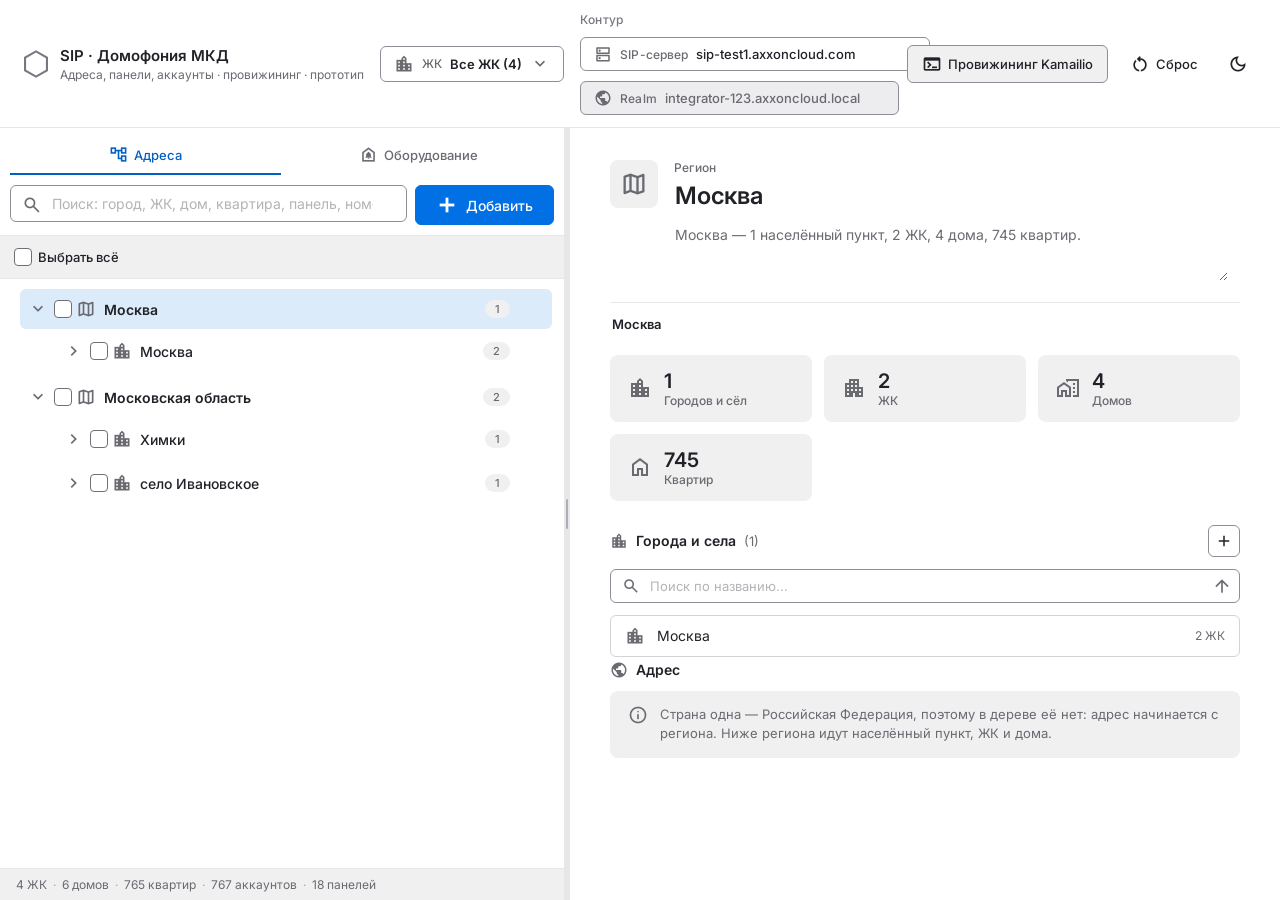
==== commit 9f33fe0c: "+design scheme" ====
--- a/prototypes/sip-setup/index.html
+++ b/prototypes/sip-setup/index.html
@@ -1,5 +1,5 @@
 <!DOCTYPE html>
-<html lang="ru">
+<html lang="ru" data-theme="light">
 <head>
   <meta charset="UTF-8" />
   <meta name="viewport" content="width=device-width, initial-scale=1.0" />
@@ -9,6 +9,356 @@
   <link rel="stylesheet" href="https://fonts.googleapis.com/css2?family=Material+Symbols+Outlined:opsz,wght,FILL,GRAD@20..48,100..700,0..1,-50..200" />
 
   <style>
+    /* =====================================================================
+       ONE PSIM — токены. Копия <KIT>/src/theme/one-psim.css (DS-коммит в
+       заголовке исходника). Не править руками: обновляется копированием.
+       ===================================================================== */
+:root,
+[data-theme="light"] {
+  --one-font-ui: Inter, Roboto, "Segoe UI", sans-serif;
+  --one-font-mono: "Roboto Mono", Consolas, monospace;
+  --one-canvas: #F7F7F7;
+  --one-surface: #FFFFFF;
+  --one-surface-muted: #F0F0F1;
+  --one-surface-subtle: #E7E7E9;
+  --one-popup: #FFFFFF;
+  --one-dialog: #F7F7F7;
+  --one-fg: #212228;
+  --one-fg-muted: #6A6B71;
+  --one-fg-subtle: #767780;
+  --one-fg-disabled: #A3A4AB;
+  --one-fg-placeholder: #B3B4B7;
+  --one-border: #8E8F96;
+  --one-border-strong: #6E6F77;
+  --one-divider: #FFFFFF;
+  --one-control-bg: #F0F0F1;
+  --one-control-hover: #E7E7E9;
+  --one-control-pressed: #DCDCDF;
+  --one-control-disabled: #F2F2F3;
+  --one-selected-neutral: #DDE3EA;
+  --one-editor-bg: #FFFFFF;
+  --one-editor-hover: #F7F8F9;
+  --one-editor-border: #8E8F96;
+  --one-editor-border-hover: #6E6F77;
+  --one-editor-readonly: #EDEDEF;
+  --one-editor-pressed: #F0F0F1;
+  --one-editor-focus: #FFFFFF;
+  --one-editor-disabled: #F5F5F6;
+  --one-editor-border-pressed: #0070E4;
+  --one-editor-border-focus: #0070E4;
+  --one-nav-selected-text: #005FC2;
+  --one-nav-hover: #E7E7E9;
+  --one-nav-selected-hover: #CBE2F7;
+  --one-table-row-divider: #D2D3D5;
+  --one-accent: #0070E4;
+  --one-accent-hover: #0055AF;
+  --one-accent-pressed: #004886;
+  --one-accent-emphasis: #0070E4;
+  --one-accent-indicator: #0061C6;
+  --one-accent-on: #FFFFFF;
+  --one-accent-soft: #DCEBFA;
+  --one-accent-soft-hover: #CBE2F7;
+  --one-primary-hover: #1A7EE7;
+  --one-primary-pressed: #0055AF;
+  --one-selected-neutral-hover: #D2DAE3;
+  --one-selected-neutral-pressed: #C7D1DC;
+  --one-selected-indicator: #0061C6;
+  --one-button-selected-border: #4A90E8;
+  --one-link: #005FC2;
+  --one-link-hover: #004C9E;
+  --one-selection-outline: #6E6F77;
+  --one-selection-outline-disabled: #8E8F96;
+  --one-switch-off-track: #FFFFFF;
+  --one-switch-off-track-hover: #F7F8F9;
+  --one-switch-off-track-pressed: #F0F0F1;
+  --one-switch-off-border: #8E8F96;
+  --one-switch-off-thumb: #767780;
+  --one-info: #0070E4;
+  --one-info-bg: #DDEBF9;
+  --one-info-text: #14385D;
+  --one-info-icon: #0070E4;
+  --one-success: #20D300;
+  --one-success-bg: #E1F7DD;
+  --one-success-text: #1E5714;
+  --one-success-icon: #137F00;
+  --one-warning: #FF8A00;
+  --one-warning-bg: #FDEEDD;
+  --one-warning-text: #664014;
+  --one-warning-icon: #995300;
+  --one-danger: #D01A1A;
+  --one-danger-bg: #F7E0E0;
+  --one-danger-text: #561C1C;
+  --one-danger-icon: #D01A1A;
+  --one-focus-ring: #0070E4;
+  --one-focus-halo: rgba(0, 112, 228, 0.32);
+  --one-scrim: rgba(0, 0, 0, 0.32);
+  --one-shadow: 0 1px 2px rgba(0, 0, 0, 0.06), 0 4px 10px rgba(0, 0, 0, 0.08);
+  --one-radius-control: 4px;
+  --one-radius-container: 6px;
+  --one-radius-window: 8px;
+  --one-radius-pill: 999px;
+  --one-type-display-size: 28px;
+  --one-type-display-line-height: 36px;
+  --one-type-display-weight: 600;
+  --one-type-display-tracking: -0.02em;
+  --one-type-display: 600 28px/36px var(--one-font-ui);
+  --one-type-heading-lg-size: 20px;
+  --one-type-heading-lg-line-height: 28px;
+  --one-type-heading-lg-weight: 600;
+  --one-type-heading-lg-tracking: -0.01em;
+  --one-type-heading-lg: 600 20px/28px var(--one-font-ui);
+  --one-type-heading-md-size: 16px;
+  --one-type-heading-md-line-height: 24px;
+  --one-type-heading-md-weight: 600;
+  --one-type-heading-md-tracking: -0.005em;
+  --one-type-heading-md: 600 16px/24px var(--one-font-ui);
+  --one-type-heading-sm-size: 14px;
+  --one-type-heading-sm-line-height: 20px;
+  --one-type-heading-sm-weight: 600;
+  --one-type-heading-sm-tracking: 0em;
+  --one-type-heading-sm: 600 14px/20px var(--one-font-ui);
+  --one-type-body-lg-size: 16px;
+  --one-type-body-lg-line-height: 24px;
+  --one-type-body-lg-weight: 400;
+  --one-type-body-lg-tracking: 0em;
+  --one-type-body-lg: 400 16px/24px var(--one-font-ui);
+  --one-type-body-md-size: 14px;
+  --one-type-body-md-line-height: 20px;
+  --one-type-body-md-weight: 400;
+  --one-type-body-md-tracking: 0em;
+  --one-type-body-md: 400 14px/20px var(--one-font-ui);
+  --one-type-body-md-medium-size: 14px;
+  --one-type-body-md-medium-line-height: 20px;
+  --one-type-body-md-medium-weight: 500;
+  --one-type-body-md-medium-tracking: 0em;
+  --one-type-body-md-medium: 500 14px/20px var(--one-font-ui);
+  --one-type-body-sm-size: 12px;
+  --one-type-body-sm-line-height: 16px;
+  --one-type-body-sm-weight: 400;
+  --one-type-body-sm-tracking: 0.005em;
+  --one-type-body-sm: 400 12px/16px var(--one-font-ui);
+  --one-type-label-size: 12px;
+  --one-type-label-line-height: 16px;
+  --one-type-label-weight: 500;
+  --one-type-label-tracking: 0.005em;
+  --one-type-label: 500 12px/16px var(--one-font-ui);
+  --one-type-label-strong-size: 12px;
+  --one-type-label-strong-line-height: 16px;
+  --one-type-label-strong-weight: 600;
+  --one-type-label-strong-tracking: 0.005em;
+  --one-type-label-strong: 600 12px/16px var(--one-font-ui);
+  --one-type-message-size: 12px;
+  --one-type-message-line-height: 16px;
+  --one-type-message-weight: 400;
+  --one-type-message-tracking: 0.005em;
+  --one-type-message: 400 12px/16px var(--one-font-ui);
+  --one-type-caption-size: 11px;
+  --one-type-caption-line-height: 16px;
+  --one-type-caption-weight: 400;
+  --one-type-caption-tracking: 0.01em;
+  --one-type-caption: 400 11px/16px var(--one-font-ui);
+  --one-type-overline-size: 11px;
+  --one-type-overline-line-height: 16px;
+  --one-type-overline-weight: 500;
+  --one-type-overline-tracking: 0.08em;
+  --one-type-overline: 500 11px/16px var(--one-font-ui);
+  --one-type-code-size: 12px;
+  --one-type-code-line-height: 16px;
+  --one-type-code-weight: 400;
+  --one-type-code-tracking: 0em;
+  --one-type-code: 400 12px/16px var(--one-font-mono);
+  --one-palette-red: #CF2F34;
+  --one-palette-red-hover: #D64644;
+  --one-palette-orange: #EC8800;
+  --one-palette-orange-hover: #F8962D;
+  --one-palette-amber: #EDB417;
+  --one-palette-amber-hover: #F2BD2E;
+  --one-palette-green: #038D40;
+  --one-palette-green-hover: #069946;
+  --one-palette-teal: #0A858B;
+  --one-palette-teal-hover: #049197;
+  --one-palette-purple: #904CCF;
+  --one-palette-purple-hover: #995CD4;
+  --one-palette-magenta: #BE348F;
+  --one-palette-magenta-hover: #C54897;
+  color-scheme: light;
+}
+
+[data-theme="dark"] {
+  --one-font-ui: Inter, Roboto, "Segoe UI", sans-serif;
+  --one-font-mono: "Roboto Mono", Consolas, monospace;
+  --one-canvas: #141517;
+  --one-surface: #1F2024;
+  --one-surface-muted: #242529;
+  --one-surface-subtle: #28292D;
+  --one-popup: #303136;
+  --one-dialog: #292A2E;
+  --one-fg: #F6F6F6;
+  --one-fg-muted: #B4B4B4;
+  --one-fg-subtle: #8C8C8C;
+  --one-fg-disabled: #6E6E6E;
+  --one-fg-placeholder: #97989C;
+  --one-border: #3A3B40;
+  --one-border-strong: #92939A;
+  --one-divider: #45464B;
+  --one-control-bg: #323338;
+  --one-control-hover: #3B3C41;
+  --one-control-pressed: #44454A;
+  --one-control-disabled: #252629;
+  --one-selected-neutral: #2D3946;
+  --one-editor-bg: #37383D;
+  --one-editor-hover: #3F4045;
+  --one-editor-border: #494A50;
+  --one-editor-border-hover: #5B5C62;
+  --one-editor-readonly: #313236;
+  --one-editor-pressed: #46474C;
+  --one-editor-focus: #37383D;
+  --one-editor-disabled: #2C2D31;
+  --one-editor-border-pressed: #0070E4;
+  --one-editor-border-focus: #0082F7;
+  --one-nav-selected-text: #589FFE;
+  --one-nav-hover: #3B3C41;
+  --one-nav-selected-hover: #163B5F;
+  --one-table-row-divider: #3A3B40;
+  --one-accent: #0070E4;
+  --one-accent-hover: #0055AF;
+  --one-accent-pressed: #004886;
+  --one-accent-emphasis: #0082F7;
+  --one-accent-indicator: #4DA3E8;
+  --one-accent-on: #FFFFFF;
+  --one-accent-soft: #123252;
+  --one-accent-soft-hover: #173D63;
+  --one-primary-hover: #1A7EE7;
+  --one-primary-pressed: #0055AF;
+  --one-selected-neutral-hover: #354352;
+  --one-selected-neutral-pressed: #3D4D5E;
+  --one-selected-indicator: #4DA3E8;
+  --one-button-selected-border: #4A90E8;
+  --one-link: #589FFE;
+  --one-link-hover: #7CB3FE;
+  --one-selection-outline: #92939A;
+  --one-selection-outline-disabled: #3A3B40;
+  --one-switch-off-track: #37383D;
+  --one-switch-off-track-hover: #3F4045;
+  --one-switch-off-track-pressed: #46474C;
+  --one-switch-off-border: #494A50;
+  --one-switch-off-thumb: #B4B4B4;
+  --one-info: #0070E4;
+  --one-info-bg: #06182B;
+  --one-info-text: #ADD1F6;
+  --one-info-icon: #0070E4;
+  --one-success: #20D300;
+  --one-success-bg: #0B2707;
+  --one-success-text: #B7F0AD;
+  --one-success-icon: #20D300;
+  --one-warning: #FF8A00;
+  --one-warning-bg: #2E1C07;
+  --one-warning-text: #FFD9AD;
+  --one-warning-icon: #FF8A00;
+  --one-danger: #FF5A5A;
+  --one-danger-bg: #2E1415;
+  --one-danger-text: #FFCACA;
+  --one-danger-icon: #FF5A5A;
+  --one-focus-ring: #0082F7;
+  --one-focus-halo: rgba(0, 130, 247, 0.40);
+  --one-scrim: rgba(0, 0, 0, 0.6);
+  --one-shadow: 0 1px 2px rgba(0, 0, 0, 0.24), 0 4px 10px rgba(0, 0, 0, 0.20);
+  color-scheme: dark;
+}
+
+    /* =====================================================================
+       ONE PSIM — нативные контролы. Копия <KIT>/src/theme/native.css (D-040):
+       чекбоксы, радио, switch и select получают лестницы DS без классов.
+       ===================================================================== */
+/* ---- Checkbox / Radio (MuiCheckbox / MuiRadio) ---------------------------------------------------- */
+:where(input[type="checkbox"]:not([role="switch"]):not(.switch), input[type="radio"], .check, .radio) {
+  appearance: none; flex: none; position: relative; box-sizing: border-box; margin: 0; cursor: pointer;
+  width: 1.125rem; height: 1.125rem; border: 1px solid var(--one-selection-outline); border-radius: var(--one-radius-control);
+  background-color: var(--one-editor-bg); color: var(--one-accent-on); transition: background-color 120ms, border-color 120ms;
+  vertical-align: middle;
+}
+:where(input[type="radio"], .radio) { border-radius: var(--one-radius-pill); }
+:where(input[type="checkbox"]:not([role="switch"]):not(.switch), input[type="radio"], .check, .radio):hover:not(:disabled) { background-color: var(--one-editor-hover); }
+:where(input[type="checkbox"]:not([role="switch"]):not(.switch), input[type="radio"], .check, .radio):active:not(:disabled) { background-color: var(--one-editor-pressed); }
+:where(input[type="checkbox"]:not([role="switch"]):not(.switch), input[type="radio"], .check, .radio):is(:checked, :indeterminate) { background-color: var(--one-accent); border-color: var(--one-accent); }
+:where(input[type="checkbox"]:not([role="switch"]):not(.switch), input[type="radio"], .check, .radio):is(:checked, :indeterminate):hover:not(:disabled) { background-color: var(--one-primary-hover); border-color: var(--one-primary-hover); }
+:where(input[type="checkbox"]:not([role="switch"]):not(.switch), input[type="radio"], .check, .radio):is(:checked, :indeterminate):active:not(:disabled) { background-color: var(--one-primary-pressed); border-color: var(--one-primary-pressed); }
+:where(input[type="checkbox"]:not([role="switch"]):not(.switch), input[type="radio"], .check, .radio)::before {
+  content: ""; position: absolute; inset: -1px; background: currentColor; opacity: 0;
+  -webkit-mask: center / 100% 100% no-repeat; mask: center / 100% 100% no-repeat;
+}
+:where(input[type="checkbox"]:not([role="switch"]):not(.switch), .check)::before {
+  -webkit-mask-image: url("data:image/svg+xml,%3Csvg xmlns='http://www.w3.org/2000/svg' viewBox='0 0 16 16'%3E%3Cpath d='M3.6 8.3l2.9 2.9 5.9-5.9' fill='none' stroke='%23000' stroke-width='1.9' stroke-linecap='round' stroke-linejoin='round'/%3E%3C/svg%3E");
+  mask-image: url("data:image/svg+xml,%3Csvg xmlns='http://www.w3.org/2000/svg' viewBox='0 0 16 16'%3E%3Cpath d='M3.6 8.3l2.9 2.9 5.9-5.9' fill='none' stroke='%23000' stroke-width='1.9' stroke-linecap='round' stroke-linejoin='round'/%3E%3C/svg%3E");
+}
+:where(input[type="checkbox"]:not([role="switch"]):not(.switch), .check):indeterminate::before {
+  -webkit-mask-image: url("data:image/svg+xml,%3Csvg xmlns='http://www.w3.org/2000/svg' viewBox='0 0 16 16'%3E%3Cpath d='M4 8h8' fill='none' stroke='%23000' stroke-width='1.9' stroke-linecap='round'/%3E%3C/svg%3E");
+  mask-image: url("data:image/svg+xml,%3Csvg xmlns='http://www.w3.org/2000/svg' viewBox='0 0 16 16'%3E%3Cpath d='M4 8h8' fill='none' stroke='%23000' stroke-width='1.9' stroke-linecap='round'/%3E%3C/svg%3E");
+}
+:where(input[type="radio"], .radio)::before {
+  -webkit-mask-image: url("data:image/svg+xml,%3Csvg xmlns='http://www.w3.org/2000/svg' viewBox='0 0 16 16'%3E%3Ccircle cx='8' cy='8' r='3.1'/%3E%3C/svg%3E");
+  mask-image: url("data:image/svg+xml,%3Csvg xmlns='http://www.w3.org/2000/svg' viewBox='0 0 16 16'%3E%3Ccircle cx='8' cy='8' r='3.1'/%3E%3C/svg%3E");
+}
+:where(input[type="checkbox"]:not([role="switch"]):not(.switch), input[type="radio"], .check, .radio):is(:checked, :indeterminate)::before { opacity: 1; }
+:where(input[type="checkbox"], input[type="radio"], .check, .radio, .switch):focus-visible { outline: 2px solid var(--one-focus-ring); outline-offset: 2px; }
+:where(input[type="checkbox"]:not([role="switch"]):not(.switch), input[type="radio"], .check, .radio):disabled { cursor: not-allowed; border-color: var(--one-fg-disabled); background-color: var(--one-editor-disabled); }
+:where(input[type="checkbox"]:not([role="switch"]):not(.switch), input[type="radio"], .check, .radio):disabled:is(:checked, :indeterminate) { background-color: var(--one-fg-disabled); border-color: var(--one-fg-disabled); }
+
+/* ---- Switch (MuiSwitch): a checkbox with role="switch", or the kit's .switch ----------------------- */
+:where(input[type="checkbox"][role="switch"], .switch) {
+  appearance: none; flex: none; position: relative; box-sizing: border-box; margin: 0; cursor: pointer;
+  width: 2.375rem; height: 1.25rem; border: 1px solid var(--one-switch-off-border); border-radius: var(--one-radius-pill);
+  background-color: var(--one-switch-off-track); transition: background-color 120ms, border-color 120ms;
+  --switch-thumb: 1rem; --switch-travel: 1.125rem; vertical-align: middle;
+}
+:where(input[type="checkbox"][role="switch"], .switch)::before { content: ""; position: absolute; top: 1px; left: 1px; width: var(--switch-thumb); height: var(--switch-thumb); border-radius: var(--one-radius-pill); background: var(--one-switch-off-thumb); transition: transform 120ms, background-color 120ms; }
+:where(input[type="checkbox"][role="switch"], .switch):hover:not(:disabled) { background-color: var(--one-switch-off-track-hover); }
+:where(input[type="checkbox"][role="switch"], .switch):active:not(:disabled) { background-color: var(--one-switch-off-track-pressed); }
+:where(input[type="checkbox"][role="switch"], .switch):checked { background-color: var(--one-accent); border-color: var(--one-accent); }
+:where(input[type="checkbox"][role="switch"], .switch):checked::before { background: var(--one-accent-on); transform: translateX(var(--switch-travel)); }
+:where(input[type="checkbox"][role="switch"], .switch):checked:hover:not(:disabled) { background-color: var(--one-primary-hover); border-color: var(--one-primary-hover); }
+:where(input[type="checkbox"][role="switch"], .switch):checked:active:not(:disabled) { background-color: var(--one-primary-pressed); border-color: var(--one-primary-pressed); }
+:where(input[type="checkbox"][role="switch"], .switch):disabled { cursor: not-allowed; background-color: var(--one-control-disabled); border-color: var(--one-selection-outline-disabled); }
+:where(input[type="checkbox"][role="switch"], .switch):disabled::before { background: var(--one-fg-disabled); }
+
+/* ---- <select> = ComboBox: the arrow, and the options popup where the browser lets CSS style it (§2.9) -- */
+:where(select, select.field) {
+  appearance: none; padding-right: 2rem;
+  background-image: url("data:image/svg+xml,%3Csvg xmlns='http://www.w3.org/2000/svg' viewBox='0 0 24 24' fill='none' stroke='%238C8C8C' stroke-width='2' stroke-linecap='round' stroke-linejoin='round'%3E%3Cpath d='m6 9 6 6 6-6'/%3E%3C/svg%3E");
+  background-repeat: no-repeat; background-position: right 0.5rem center; background-size: 1rem;
+}
+@supports (appearance: base-select) {
+  /* base-select is a capability switch, not a look: without it the popup is the browser's native one and none of the
+     option rules below can apply (Chromium's native dark popup even draws its own light edge — seen in a restyled
+     prototype whose own `.langsel { appearance: none }` had switched it off). A prototype's `appearance: none` on a
+     <select> only means «hide the native arrow», which base-select also does (::picker-icon below) — so this one
+     declaration is !important on purpose and stays inside @supports. */
+  select, select::picker(select) { appearance: base-select !important; }
+  :where(select, select.field) selectedcontent { display: block; overflow: hidden; text-overflow: ellipsis; white-space: nowrap; }
+  :where(select, select.field)::picker-icon { display: none; }
+  :where(select, select.field)::picker(select) { border: 1px solid var(--one-border); border-radius: var(--one-radius-container); background: var(--one-popup); padding: 4px; margin-top: 4px; box-shadow: var(--one-shadow); }
+  :where(select, select.field) option { padding: 6px 10px; border-radius: var(--one-radius-control); color: var(--one-fg); }
+  :where(select, select.field) option::checkmark { display: none; }
+  :where(select, select.field) option:is(:hover, :focus) { background: var(--one-control-hover); outline: none; }
+  :where(select, select.field) option:checked { background: var(--one-accent); color: var(--one-accent-on); }
+  :where(select, select.field) option:checked:hover { background: var(--one-primary-hover); }
+  :where(select, select.field) option:disabled { color: var(--one-fg-disabled); }
+}
+
+    /* Роли прототипа, которых нет готовыми в токенах (RESTYLE-RULES §1, §2.10) */
+    :root,
+    [data-theme="light"] {
+      /* граница между регионами: в Light — surface-subtle, в Dark — border (D-024) */
+      --sip-region: var(--one-surface-subtle);
+      /* половинный hover у строк, внутри которых есть кнопки (D-019) */
+      --sip-row-hover: color-mix(in srgb, var(--one-control-hover) 50%, var(--one-surface));
+    }
+    [data-theme="dark"] {
+      --sip-region: var(--one-border);
+    }
+
+    /* ===================== Стили прототипа ===================== */
+
     * {
       margin: 0;
       padding: 0;
@@ -16,10 +366,11 @@
     }
 
     body {
-      font-family: 'Inter', -apple-system, BlinkMacSystemFont, sans-serif;
-      background: #f1f5f9;
+      font-family: var(--one-font-ui);
+      background: var(--one-canvas);
       height: 100vh;
       overflow: hidden;
+      color: var(--one-fg);
     }
 
     .app-container {
@@ -27,20 +378,20 @@
       flex-direction: column;
       height: 100vh;
       max-width: 100%;
-      background: #ffffff;
+      background: var(--one-surface);
     }
 
     .material-symbols-outlined {
       font-variation-settings: 'FILL' 0, 'wght' 400, 'GRAD' 0, 'opsz' 24;
       font-size: 20px;
-      color: #64748b;
+      color: var(--one-fg-muted);
       flex-shrink: 0;
     }
 
     /* ===== TOP BAR ===== */
     .top-bar {
-      background: #ffffff;
-      border-bottom: 1px solid #f1f5f9;
+      background: var(--one-surface);
+      border-bottom: 1px solid var(--sip-region);
       padding: 12px 24px;
       display: flex;
       align-items: center;
@@ -57,31 +408,35 @@
     }
 
     .brand-logo {
-      width: 40px;
-      height: 40px;
-      border-radius: 14px;
-      background: #e3f2fd;
+      width: auto;
+      height: 28px;
+      border-radius: 0;
+      background: var(--one-fg-subtle);
       display: flex;
       align-items: center;
       justify-content: center;
       flex-shrink: 0;
+      aspect-ratio: 34.6406 / 40;
+      -webkit-mask: center / contain no-repeat url("data:image/svg+xml,%3Csvg xmlns='http://www.w3.org/2000/svg' viewBox='0 0 34.6406 40'%3E%3Cpath d='M34.6406 10V30L17.3203 40L0 30V10L17.3203 0L34.6406 10ZM3 11.7314V28.2676L17.3203 36.5361L31.6406 28.2676V11.7314L17.3203 3.46289L3 11.7314Z'/%3E%3C/svg%3E");
+      mask: center / contain no-repeat url("data:image/svg+xml,%3Csvg xmlns='http://www.w3.org/2000/svg' viewBox='0 0 34.6406 40'%3E%3Cpath d='M34.6406 10V30L17.3203 40L0 30V10L17.3203 0L34.6406 10ZM3 11.7314V28.2676L17.3203 36.5361L31.6406 28.2676V11.7314L17.3203 3.46289L3 11.7314Z'/%3E%3C/svg%3E");
     }
 
     .brand-logo .material-symbols-outlined {
       font-size: 24px;
-      color: #1976d2;
+      color: inherit;
+      display: none;
     }
 
     .brand-title {
       font-size: 15px;
       font-weight: 600;
-      color: #0f172a;
+      color: var(--one-fg);
       white-space: nowrap;
     }
 
     .brand-sub {
       font-size: 12px;
-      color: #94a3b8;
+      color: var(--one-fg-muted);
       margin-top: 2px;
       white-space: nowrap;
     }
@@ -99,30 +454,30 @@
       display: flex;
       align-items: center;
       gap: 8px;
-      padding: 6px 12px;
-      background: #f8fafc;
-      border: 2px solid #f1f5f9;
-      border-radius: 12px;
+      padding: 7px 13px;
+      background: var(--one-editor-bg);
+      border: 1px solid var(--one-editor-border);
+      border-radius: var(--one-radius-container);
       transition: all 0.2s ease;
     }
 
     .cfg-field:focus-within {
-      border-color: #1976d2;
-      background: #ffffff;
-      box-shadow: 0 0 0 4px rgba(25, 118, 210, 0.08);
+      border-color: var(--one-editor-border-focus);
+      background: var(--one-editor-focus);
+      box-shadow: 0 0 0 2px var(--one-focus-halo);
     }
 
     .cfg-field .material-symbols-outlined {
       font-size: 18px;
-      color: #94a3b8;
+      color: var(--one-fg-muted);
     }
 
     .cfg-field .cfg-label {
-      font-size: 11px;
+      font-size: 12px;
       font-weight: 500;
-      color: #94a3b8;
-      text-transform: uppercase;
-      letter-spacing: 0.5px;
+      color: var(--one-fg-muted);
+      text-transform: none;
+      letter-spacing: var(--one-type-label-tracking);
       white-space: nowrap;
     }
 
@@ -133,23 +488,23 @@
       font-family: inherit;
       font-size: 13px;
       font-weight: 500;
-      color: #1e293b;
+      color: var(--one-fg);
       width: 220px;
       max-width: 40vw;
     }
 
     /* Realm выдаётся интегратору сервером и в интерфейсе только показывается */
     .cfg-field.ro input {
-      color: #64748b;
+      color: var(--one-fg-muted);
       cursor: default;
     }
 
     .fields-lead {
-      font-size: 10px;
-      font-weight: 600;
-      color: #cbd5e1;
-      text-transform: uppercase;
-      letter-spacing: 0.6px;
+      font-size: 12px;
+      font-weight: 500;
+      color: var(--one-fg-subtle);
+      text-transform: none;
+      letter-spacing: var(--one-type-label-tracking);
       white-space: nowrap;
     }
 
@@ -159,30 +514,30 @@
       display: flex;
       align-items: center;
       gap: 8px;
-      padding: 6px 12px;
-      background: #e3f2fd;
-      border: 2px solid #bbdefb;
-      border-radius: 12px;
+      padding: 7px 13px;
+      background: var(--one-editor-bg);
+      border: 1px solid var(--one-editor-border);
+      border-radius: var(--one-radius-container);
       flex-shrink: 0;
       transition: all 0.2s ease;
     }
 
     .scope-field:focus-within {
-      border-color: #1976d2;
-      box-shadow: 0 0 0 4px rgba(25, 118, 210, 0.1);
+      border-color: var(--one-editor-border-focus);
+      box-shadow: 0 0 0 2px var(--one-focus-halo);
     }
 
     .scope-field .material-symbols-outlined {
       font-size: 20px;
-      color: #1976d2;
+      color: var(--one-fg-muted);
     }
 
     .scope-field .cfg-label {
-      font-size: 11px;
-      font-weight: 600;
-      color: #1976d2;
-      text-transform: uppercase;
-      letter-spacing: 0.5px;
+      font-size: 12px;
+      font-weight: 500;
+      color: var(--one-fg-muted);
+      text-transform: none;
+      letter-spacing: var(--one-type-label-tracking);
       white-space: nowrap;
     }
 
@@ -193,7 +548,7 @@
       font-family: inherit;
       font-size: 13px;
       font-weight: 600;
-      color: #0d47a1;
+      color: var(--one-fg);
       cursor: pointer;
       max-width: 260px;
     }
@@ -213,38 +568,37 @@
       gap: 6px;
       padding: 8px 14px;
       border: none;
-      border-radius: 10px;
+      border-radius: var(--one-radius-container);
       font-family: inherit;
       font-size: 13px;
       font-weight: 500;
       cursor: pointer;
       transition: all 0.2s ease;
       background: transparent;
-      color: #475569;
+      color: var(--one-fg);
       white-space: nowrap;
     }
 
     .btn:hover {
-      background: #f1f5f9;
+      background: var(--one-control-hover);
     }
 
     .btn .material-symbols-outlined {
       font-size: 20px;
+      color: inherit;
     }
 
     .btn-soft {
-      background: #f8fafc;
-      border: 1px solid #e2e8f0;
+      background: var(--one-control-bg);
+      border: 1px solid var(--one-border);
     }
 
     .btn-soft:hover {
-      background: #ffffff;
-      border-color: #cbd5e1;
-      color: #1976d2;
+      background: var(--one-control-hover);
     }
 
     .btn-soft:hover .material-symbols-outlined {
-      color: #1976d2;
+      color: inherit;
     }
 
     .btn-add {
@@ -252,10 +606,10 @@
       align-items: center;
       gap: 8px;
       padding: 8px 20px;
-      background: #1976d2;
-      color: white;
-      border: none;
-      border-radius: 12px;
+      background: var(--one-accent);
+      color: var(--one-accent-on);
+      border: 1px solid var(--one-accent);
+      border-radius: var(--one-radius-container);
       font-family: inherit;
       font-size: 14px;
       font-weight: 500;
@@ -266,13 +620,13 @@
     }
 
     .btn-add:hover {
-      background: #1565c0;
-      transform: translateY(-1px);
-      box-shadow: 0 4px 16px rgba(25, 118, 210, 0.3);
+      background: var(--one-primary-hover);
+      border-color: var(--one-primary-hover);
     }
 
     .btn-add:active {
-      transform: translateY(0);
+      background: var(--one-primary-pressed);
+      border-color: var(--one-primary-pressed);
     }
 
     .btn-add .material-symbols-outlined {
@@ -293,7 +647,7 @@
       width: 400px;
       min-width: 200px;
       max-width: 70%;
-      background: #fafbfc;
+      background: var(--one-surface);
       display: flex;
       flex-direction: column;
       overflow: hidden;
@@ -304,7 +658,7 @@
       display: flex;
       gap: 2px;
       padding: 8px 10px 0;
-      background: #ffffff;
+      background: var(--one-surface);
     }
 
     .tree-tab {
@@ -320,34 +674,35 @@
       font-family: inherit;
       font-size: 13px;
       font-weight: 500;
-      color: #64748b;
+      color: var(--one-fg-muted);
       cursor: pointer;
       transition: all 0.15s ease;
     }
 
     .tree-tab:hover {
-      color: #1976d2;
+      background: var(--one-nav-hover);
     }
 
     .tree-tab.active {
-      color: #1976d2;
-      border-bottom-color: #1976d2;
+      color: var(--one-nav-selected-text);
+      border-bottom-color: var(--one-nav-selected-text);
     }
 
     .tree-tab.active .material-symbols-outlined {
-      color: #1976d2;
+      color: var(--one-nav-selected-text);
     }
 
     .tree-tab .material-symbols-outlined {
       font-size: 19px;
+      color: inherit;
     }
 
     .tree-search-row {
       display: flex;
       gap: 8px;
       padding: 10px;
-      background: #ffffff;
-      border-bottom: 1px solid #f1f5f9;
+      background: var(--one-surface);
+      border-bottom: 1px solid var(--sip-region);
     }
 
     .search-wrapper {
@@ -362,30 +717,30 @@
       top: 50%;
       transform: translateY(-50%);
       font-size: 20px;
-      color: #94a3b8;
+      color: var(--one-fg-muted);
     }
 
     .search-input {
       width: 100%;
-      padding: 8px 32px 8px 40px;
-      border: 2px solid #f1f5f9;
-      border-radius: 12px;
+      padding: 9px 33px 9px 41px;
+      border: 1px solid var(--one-editor-border);
+      border-radius: var(--one-radius-container);
       font-family: inherit;
       font-size: 14px;
-      color: #1e293b;
-      background: #f8fafc;
+      color: var(--one-fg);
+      background: var(--one-editor-bg);
       transition: all 0.2s ease;
       outline: none;
     }
 
     .search-input:focus {
-      border-color: #1976d2;
-      background: #ffffff;
-      box-shadow: 0 0 0 4px rgba(25, 118, 210, 0.1);
+      border-color: var(--one-editor-border-focus);
+      background: var(--one-editor-focus);
+      box-shadow: 0 0 0 2px var(--one-focus-halo);
     }
 
     .search-input::placeholder {
-      color: #94a3b8;
+      color: var(--one-fg-placeholder);
     }
 
     .search-clear {
@@ -394,7 +749,7 @@
       top: 50%;
       transform: translateY(-50%);
       cursor: pointer;
-      color: #94a3b8;
+      color: var(--one-fg-muted);
       font-size: 18px;
       display: none;
       background: none;
@@ -413,8 +768,7 @@
     }
 
     .search-clear:hover {
-      color: #475569;
-      background: #e2e8f0;
+      background: var(--one-control-hover);
     }
 
     .tree-toolbar {
@@ -422,8 +776,8 @@
       align-items: center;
       gap: 8px;
       padding: 6px 10px;
-      background: #f8fafc;
-      border-bottom: 1px solid #f1f5f9;
+      background: var(--one-surface-muted);
+      border-bottom: 1px solid var(--sip-region);
       width: 100%;
     }
 
@@ -434,42 +788,43 @@
       cursor: pointer;
       user-select: none;
       padding: 2px 4px;
-      border-radius: 6px;
+      border-radius: var(--one-radius-control);
       transition: background 0.15s;
     }
 
     .master-checkbox:hover {
-      background: #e3f2fd;
+      background: var(--one-control-hover);
     }
 
     .master-checkbox .checkbox-custom {
       width: 18px;
       height: 18px;
-      border: 2px solid #cbd5e1;
-      border-radius: 6px;
+      border: 1px solid var(--one-selection-outline);
+      border-radius: var(--one-radius-control);
       display: inline-flex;
       align-items: center;
       justify-content: center;
-      background: white;
+      background: var(--one-editor-bg);
       transition: all 0.15s ease;
+      position: relative;
     }
 
     .master-checkbox.selected .checkbox-custom,
     .master-checkbox.partial .checkbox-custom {
-      background: #1976d2;
-      border-color: #1976d2;
+      background: var(--one-accent);
+      border-color: var(--one-accent);
     }
 
     .master-checkbox.partial .checkbox-custom {
-      background: #64b5f6;
-      border-color: #64b5f6;
+      background: var(--one-accent);
+      border-color: var(--one-accent);
     }
 
     .master-checkbox .checkbox-custom .material-symbols-outlined {
       opacity: 0;
       transform: scale(0.6);
       transition: all 0.15s ease;
-      color: white;
+      color: var(--one-accent-on);
       font-size: 14px;
     }
 
@@ -482,12 +837,12 @@
     .master-label {
       font-size: 13px;
       font-weight: 500;
-      color: #1e293b;
+      color: var(--one-fg);
     }
 
     .selection-count {
-      background: #e3f2fd;
-      color: #1976d2;
+      background: var(--one-info-bg);
+      color: var(--one-info-text);
       font-size: 12px;
       font-weight: 500;
       padding: 3px 10px;
@@ -524,17 +879,15 @@
     }
 
     .btn-danger {
-      background: #fee2e2;
-      color: #dc2626;
+      background: var(--one-palette-red);
+      color: var(--one-accent-on);
       padding: 6px 10px;
-      border-radius: 10px;
+      border-radius: var(--one-radius-container);
       white-space: nowrap;
     }
 
     .btn-danger:hover {
-      background: #fecaca;
-      transform: translateY(-1px);
-      box-shadow: 0 4px 12px rgba(220, 38, 38, 0.15);
+      background: var(--one-palette-red-hover);
     }
 
     .btn-danger .material-symbols-outlined {
@@ -560,20 +913,20 @@
 
     .tree-wrapper::-webkit-scrollbar-thumb,
     .detail-panel::-webkit-scrollbar-thumb {
-      background: #e2e8f0;
+      background: var(--one-control-pressed);
       border-radius: 10px;
     }
 
     .tree-wrapper::-webkit-scrollbar-thumb:hover {
-      background: #cbd5e1;
+      background: var(--one-border);
     }
 
     .tree-status-bar {
       padding: 8px 16px;
       font-size: 12px;
-      color: #64748b;
-      background: #f8fafc;
-      border-top: 1px solid #f1f5f9;
+      color: var(--one-fg-muted);
+      background: var(--one-surface-muted);
+      border-top: 1px solid var(--sip-region);
       flex-shrink: 0;
       display: flex;
       align-items: center;
@@ -582,13 +935,13 @@
     }
 
     .tree-status-bar .sep {
-      color: #cbd5e1;
+      color: var(--one-fg-disabled);
     }
 
     /* ===== СПЛИТТЕР ===== */
     .splitter {
       width: 6px;
-      background: #e2e8f0;
+      background: var(--sip-region);
       cursor: col-resize;
       flex-shrink: 0;
       transition: background 0.15s;
@@ -600,14 +953,14 @@
 
     .splitter:hover,
     .splitter.active {
-      background: #1976d2;
+      background: var(--one-accent);
     }
 
     .splitter::after {
       content: '';
       width: 2px;
       height: 30px;
-      background: #94a3b8;
+      background: var(--one-fg-subtle);
       border-radius: 2px;
       opacity: 0.5;
       transition: opacity 0.15s;
@@ -616,7 +969,7 @@
     .splitter:hover::after,
     .splitter.active::after {
       opacity: 1;
-      background: white;
+      background: var(--one-accent-on);
     }
 
     /* ===== ДЕРЕВО ===== */
@@ -625,7 +978,7 @@
       padding: 0;
       margin: 0;
       font-size: 14px;
-      color: #1e293b;
+      color: var(--one-fg);
     }
 
     .tree ul {
@@ -637,7 +990,7 @@
     .tree-node {
       position: relative;
       padding: 2px 0 2px 8px;
-      border-radius: 10px;
+      border-radius: var(--one-radius-container);
     }
 
     .tree-node.hidden {
@@ -645,12 +998,12 @@
     }
 
     .tree-node.active > .node-content {
-      background: #e3f2fd;
+      background: var(--one-accent-soft);
     }
 
     .tree-node.active > .node-content .node-text {
       font-weight: 500;
-      color: #1976d2;
+      color: var(--one-fg);
     }
 
     .node-content {
@@ -658,14 +1011,14 @@
       align-items: center;
       gap: 4px;
       padding: 6px 10px 6px 6px;
-      border-radius: 10px;
+      border-radius: var(--one-radius-container);
       cursor: pointer;
       transition: background 0.12s;
       position: relative;
     }
 
     .node-content:hover {
-      background: #f1f5f9;
+      background: var(--sip-row-hover);
     }
 
     .node-content:hover .node-actions {
@@ -686,7 +1039,7 @@
 
     .toggle-icon {
       font-size: 20px;
-      color: #94a3b8;
+      color: var(--one-fg-muted);
       cursor: pointer;
       transition: transform 0.25s cubic-bezier(0.4, 0, 0.2, 1), color 0.2s;
       width: 24px;
@@ -694,13 +1047,12 @@
       display: flex;
       align-items: center;
       justify-content: center;
-      border-radius: 8px;
+      border-radius: var(--one-radius-control);
       flex-shrink: 0;
     }
 
     .toggle-icon:hover {
-      background: #e2e8f0;
-      color: #475569;
+      background: var(--one-control-hover);
     }
 
     .tree-node.open > .node-content .toggle-icon {
@@ -715,32 +1067,33 @@
     .node-content .checkbox-custom {
       width: 18px;
       height: 18px;
-      border: 2px solid #cbd5e1;
-      border-radius: 6px;
+      border: 1px solid var(--one-selection-outline);
+      border-radius: var(--one-radius-control);
       display: inline-flex;
       align-items: center;
       justify-content: center;
-      background: white;
+      background: var(--one-editor-bg);
       flex-shrink: 0;
       transition: all 0.15s ease;
+      position: relative;
     }
 
     .node-content .checkbox-custom .material-symbols-outlined {
       font-size: 14px;
-      color: white;
+      color: var(--one-accent-on);
       opacity: 0;
       transform: scale(0.6);
       transition: all 0.15s ease;
     }
 
     .tree-node.selected > .node-content .checkbox-custom {
-      background: #1976d2;
-      border-color: #1976d2;
+      background: var(--one-accent);
+      border-color: var(--one-accent);
     }
 
     .tree-node.partial > .node-content .checkbox-custom {
-      background: #64b5f6;
-      border-color: #64b5f6;
+      background: var(--one-accent);
+      border-color: var(--one-accent);
     }
 
     .tree-node.selected > .node-content .checkbox-custom .material-symbols-outlined,
@@ -750,7 +1103,7 @@
     }
 
     .node-content:hover .checkbox-custom {
-      border-color: #64b5f6;
+      background: var(--one-editor-hover);
     }
 
     .node-text {
@@ -773,19 +1126,19 @@
       font-weight: 500;
     }
 
-    .node-icon.type-region { color: #475569; }
-    .node-icon.type-city { color: #64748b; }
-    .node-icon.type-complex { color: #1976d2; }
-    .node-icon.type-house { color: #2563eb; }
-    .node-icon.type-entrance { color: #0284c7; }
-    .node-icon.type-floor { color: #7c3aed; }
-    .node-icon.type-flat { color: #16a34a; }
-    .node-icon.type-panel { color: #ea580c; }
-    .node-icon.type-account { color: #0891b2; }
+    .node-icon.type-region { color: var(--one-fg-muted); }
+    .node-icon.type-city { color: var(--one-fg-muted); }
+    .node-icon.type-complex { color: var(--one-accent-indicator); }
+    .node-icon.type-house { color: var(--one-accent-indicator); }
+    .node-icon.type-entrance { color: var(--one-palette-teal); }
+    .node-icon.type-floor { color: var(--one-fg-subtle); }
+    .node-icon.type-flat { color: var(--one-palette-purple); }
+    .node-icon.type-panel { color: var(--one-palette-magenta); }
+    .node-icon.type-account { color: var(--one-palette-teal); }
 
     .badge {
-      background: #f1f5f9;
-      color: #64748b;
+      background: var(--one-surface-muted);
+      color: var(--one-fg-muted);
       font-size: 11px;
       font-weight: 500;
       padding: 2px 10px;
@@ -794,7 +1147,7 @@
     }
 
     .badge.mono {
-      font-family: 'JetBrains Mono', 'Cascadia Code', Consolas, monospace;
+      font-family: var(--one-font-mono);
       font-size: 11px;
     }
 
@@ -803,45 +1156,45 @@
       height: 7px;
       border-radius: 50%;
       flex-shrink: 0;
-      background: #cbd5e1;
-    }
-
-    .status-dot.on { background: #22c55e; }
-    .status-dot.off { background: #ef4444; }
-    .status-dot.blocked { background: #94a3b8; }
+      background: var(--one-fg-disabled);
+    }
+
+    .status-dot.on { background: var(--one-success-icon); }
+    .status-dot.off { background: var(--one-danger); }
+    .status-dot.blocked { background: var(--one-fg-subtle); }
 
     /* Группа «Панели» — не объект, а полка внутри ЖК или подъезда:
        подписана тише обычных узлов и не участвует в выделении */
     .tree-group > .node-content .node-text {
       font-size: 11px;
-      font-weight: 600;
-      color: #94a3b8;
+      font-weight: 500;
+      color: var(--one-fg-muted);
       text-transform: uppercase;
-      letter-spacing: 0.5px;
+      letter-spacing: var(--one-type-overline-tracking);
     }
 
     .tree-group > .node-content .node-icon {
-      color: #94a3b8;
+      color: var(--one-fg-muted);
     }
 
     /* Строка входа в таблицу парка: выглядит как пункт, а не как объект дерева */
     .tree-view-row > .node-content {
-      background: #eef2ff;
-      box-shadow: inset 0 0 0 1px #c7d2fe;
+      background: var(--one-surface-muted);
+      box-shadow: inset 0 0 0 1px var(--one-table-row-divider);
     }
 
     .tree-view-row > .node-content .node-text {
       font-weight: 600;
-      color: #4338ca;
+      color: var(--one-link);
     }
 
     .tree-view-row > .node-content .node-icon {
-      color: #4338ca;
+      color: var(--one-link);
     }
 
     .tree-view-row.active > .node-content {
-      background: #e0e7ff;
-      box-shadow: inset 0 0 0 1px #6366f1;
+      background: var(--one-accent-soft);
+      box-shadow: inset 0 0 0 1px var(--one-selected-indicator);
     }
 
     /* ===== КОНТЕКСТНОЕ МЕНЮ ===== */
@@ -861,17 +1214,16 @@
       border: none;
       cursor: pointer;
       padding: 4px;
-      border-radius: 6px;
+      border-radius: var(--one-radius-control);
       display: flex;
       align-items: center;
       justify-content: center;
-      color: #94a3b8;
+      color: var(--one-fg-muted);
       transition: all 0.15s;
     }
 
     .node-actions .btn-more:hover {
-      background: #e2e8f0;
-      color: #475569;
+      background: var(--one-control-hover);
     }
 
     .node-actions .btn-more .material-symbols-outlined {
@@ -880,17 +1232,17 @@
 
     .node-dropdown {
       position: fixed;
-      background: white;
-      border-radius: 14px;
-      box-shadow: 0 12px 40px rgba(0, 0, 0, 0.15);
+      background: var(--one-popup);
+      border-radius: var(--one-radius-container);
+      box-shadow: var(--one-shadow);
       min-width: 240px;
-      padding: 6px;
+      padding: 4px 0;
       opacity: 0;
       transform: scale(0.95);
       pointer-events: none;
       transition: all 0.2s cubic-bezier(0.4, 0, 0.2, 1);
       z-index: 9999;
-      border: 1px solid #f1f5f9;
+      border: 1px solid var(--one-border);
       visibility: hidden;
     }
 
@@ -905,53 +1257,54 @@
       display: flex;
       align-items: center;
       gap: 12px;
-      padding: 10px 14px;
-      border-radius: 10px;
+      padding: 0 16px;
+      border-radius: 0;
       cursor: pointer;
       transition: background 0.15s;
-      color: #1e293b;
+      color: var(--one-fg);
       font-size: 14px;
-      font-weight: 500;
+      font-weight: 400;
       border: none;
       background: transparent;
       width: 100%;
       font-family: inherit;
       white-space: nowrap;
       text-align: left;
+      min-height: 32px;
     }
 
     .node-dropdown-item:hover {
-      background: #f8fafc;
+      background: var(--one-control-hover);
     }
 
     .node-dropdown-item .material-symbols-outlined {
-      font-size: 20px;
-      color: #64748b;
+      font-size: 18px;
+      color: inherit;
     }
 
     .node-dropdown-item .sub {
       font-size: 12px;
-      color: #94a3b8;
+      color: var(--one-fg-muted);
       font-weight: 400;
       margin-left: auto;
     }
 
     .node-dropdown-divider {
       height: 1px;
-      background: #f1f5f9;
-      margin: 4px 8px;
+      background: var(--sip-region);
+      margin: 4px 0;
     }
 
     .node-dropdown-item.danger {
-      color: #dc2626;
+      color: var(--one-danger);
     }
 
     .node-dropdown-item.danger .material-symbols-outlined {
-      color: #dc2626;
+      color: inherit;
     }
 
     .node-dropdown-item.danger:hover {
-      background: #fef2f2;
+      background: var(--one-danger-bg);
     }
 
     /* ===== ВЫПАДАЮЩИЕ СПИСКИ ===== */
@@ -980,27 +1333,27 @@
 
     .combo-trigger .combo-caret {
       font-size: 20px;
-      color: #94a3b8;
+      color: var(--one-fg-muted);
       flex-shrink: 0;
       transition: transform 0.2s ease;
     }
 
     .combo-trigger.open .combo-caret {
       transform: rotate(180deg);
-      color: #1976d2;
     }
 
     .combo-trigger.open {
-      border-color: #1976d2;
+      border-color: var(--one-editor-border-focus);
+      box-shadow: 0 0 0 2px var(--one-focus-halo);
     }
 
     .combo-menu {
       position: fixed;
-      background: #ffffff;
-      border: 1px solid #f1f5f9;
-      border-radius: 14px;
-      box-shadow: 0 12px 40px rgba(15, 23, 42, 0.15);
-      padding: 6px;
+      background: var(--one-popup);
+      border: 1px solid var(--one-border);
+      border-radius: var(--one-radius-container);
+      box-shadow: var(--one-shadow);
+      padding: 4px;
       z-index: 10000;
       max-height: 320px;
       overflow-y: auto;
@@ -1019,13 +1372,13 @@
       align-items: center;
       gap: 10px;
       width: 100%;
-      padding: 9px 12px;
+      padding: 6px 10px;
       border: none;
-      border-radius: 10px;
+      border-radius: var(--one-radius-control);
       background: transparent;
       font-family: inherit;
       font-size: 14px;
-      color: #1e293b;
+      color: var(--one-fg);
       text-align: left;
       cursor: pointer;
       transition: background 0.12s;
@@ -1033,14 +1386,15 @@
 
     .combo-option .material-symbols-outlined {
       font-size: 18px;
-      color: #1976d2;
+      color: inherit;
       visibility: hidden;
       flex-shrink: 0;
+      display: none;
     }
 
     .combo-option.selected {
-      color: #1976d2;
-      font-weight: 500;
+      color: var(--one-accent-on);
+      background: var(--one-accent);
     }
 
     .combo-option.selected .material-symbols-outlined {
@@ -1049,7 +1403,7 @@
 
     .combo-option.active,
     .combo-option:hover {
-      background: #f1f5f9;
+      background: var(--one-control-hover);
     }
 
     .combo-option-text {
@@ -1063,7 +1417,7 @@
     /* ===== ПРАВАЯ ПАНЕЛЬ ===== */
     .detail-panel {
       flex: 1;
-      background: #ffffff;
+      background: var(--one-surface);
       padding: 32px 40px;
       overflow-y: auto;
       display: flex;
@@ -1077,24 +1431,24 @@
       align-items: center;
       justify-content: center;
       height: 100%;
-      color: #94a3b8;
+      color: var(--one-fg-muted);
       gap: 12px;
     }
 
     .detail-empty .material-symbols-outlined {
       font-size: 64px;
-      color: #e2e8f0;
+      color: var(--one-fg-disabled);
     }
 
     .detail-empty .title {
       font-size: 18px;
       font-weight: 500;
-      color: #475569;
+      color: var(--one-fg);
     }
 
     .detail-empty .sub {
       font-size: 14px;
-      color: #94a3b8;
+      color: var(--one-fg-muted);
     }
 
     .detail-card {
@@ -1114,14 +1468,14 @@
       align-items: flex-start;
       gap: 16px;
       padding-bottom: 16px;
-      border-bottom: 2px solid #f1f5f9;
+      border-bottom: 1px solid var(--sip-region);
     }
 
     .detail-header .icon-wrapper {
       width: 48px;
       height: 48px;
-      background: #e3f2fd;
-      border-radius: 14px;
+      background: var(--one-surface-muted);
+      border-radius: var(--one-radius-window);
       display: flex;
       align-items: center;
       justify-content: center;
@@ -1130,7 +1484,7 @@
 
     .detail-header .icon-wrapper .material-symbols-outlined {
       font-size: 28px;
-      color: #1976d2;
+      color: var(--one-fg-muted);
     }
 
     .detail-header-info {
@@ -1141,19 +1495,19 @@
     .detail-header-info .label {
       font-size: 12px;
       font-weight: 500;
-      color: #94a3b8;
-      text-transform: uppercase;
-      letter-spacing: 0.5px;
+      color: var(--one-fg-muted);
+      text-transform: none;
+      letter-spacing: var(--one-type-label-tracking);
     }
 
     .detail-header-info .name-input {
       font-size: 24px;
       font-weight: 600;
-      color: #0f172a;
-      border: 2px solid transparent;
-      border-radius: 8px;
-      padding: 4px 10px;
-      margin: 0 -10px;
+      color: var(--one-fg);
+      border: 1px solid transparent;
+      border-radius: var(--one-radius-container);
+      padding: 5px 11px;
+      margin: 0 -11px;
       background: transparent;
       width: 100%;
       font-family: inherit;
@@ -1162,24 +1516,24 @@
     }
 
     .detail-header-info .name-input:hover {
-      border-color: #e2e8f0;
-      background: #f8fafc;
+      border-color: var(--one-editor-border-hover);
+      background: var(--one-editor-hover);
     }
 
     .detail-header-info .name-input:focus {
-      border-color: #1976d2;
-      background: #ffffff;
-      box-shadow: 0 0 0 4px rgba(25, 118, 210, 0.08);
+      border-color: var(--one-editor-border-focus);
+      background: var(--one-editor-focus);
+      box-shadow: 0 0 0 2px var(--one-focus-halo);
     }
 
     .desc-input {
       font-size: 14px;
       font-weight: 400;
-      color: #64748b;
-      border: 2px solid transparent;
-      border-radius: 8px;
-      padding: 4px 10px;
-      margin: 4px -10px 0;
+      color: var(--one-fg-muted);
+      border: 1px solid transparent;
+      border-radius: var(--one-radius-container);
+      padding: 5px 11px;
+      margin: 4px -11px 0;
       background: transparent;
       width: 100%;
       font-family: inherit;
@@ -1190,14 +1544,14 @@
     }
 
     .desc-input:hover {
-      border-color: #e2e8f0;
-      background: #f8fafc;
+      border-color: var(--one-editor-border-hover);
+      background: var(--one-editor-hover);
     }
 
     .desc-input:focus {
-      border-color: #1976d2;
-      background: #ffffff;
-      box-shadow: 0 0 0 4px rgba(25, 118, 210, 0.08);
+      border-color: var(--one-editor-border-focus);
+      background: var(--one-editor-focus);
+      box-shadow: 0 0 0 2px var(--one-focus-halo);
     }
 
     .desc-input.hidden {
@@ -1209,7 +1563,7 @@
     .detail-header-info .static-name {
       font-size: 24px;
       font-weight: 600;
-      color: #0f172a;
+      color: var(--one-fg);
       padding: 4px 0;
     }
 
@@ -1230,7 +1584,7 @@
     }
 
     .crumb-link {
-      color: #1976d2;
+      color: var(--one-link);
       text-decoration: none;
       font-weight: 500;
       cursor: pointer;
@@ -1238,15 +1592,16 @@
 
     .crumb-link:hover {
       text-decoration: underline;
+      color: var(--one-link-hover);
     }
 
     .crumb-current {
-      color: #64748b;
+      color: var(--one-fg);
       font-weight: 600;
     }
 
     .crumb-sep {
-      color: #cbd5e1;
+      color: var(--one-fg-disabled);
       user-select: none;
     }
 
@@ -1258,8 +1613,8 @@
     }
 
     .stat-item {
-      background: #f8fafc;
-      border-radius: 12px;
+      background: var(--one-surface-muted);
+      border-radius: var(--one-radius-window);
       padding: 14px 18px;
       display: flex;
       align-items: center;
@@ -1268,7 +1623,7 @@
 
     .stat-item .material-symbols-outlined {
       font-size: 24px;
-      color: #64748b;
+      color: var(--one-fg-muted);
     }
 
     .stat-item .stat-info {
@@ -1280,7 +1635,7 @@
     .stat-item .stat-info .value {
       font-size: 20px;
       font-weight: 600;
-      color: #0f172a;
+      color: var(--one-fg);
       white-space: nowrap;
       overflow: hidden;
       text-overflow: ellipsis;
@@ -1292,7 +1647,7 @@
 
     .stat-item .stat-info .label {
       font-size: 12px;
-      color: #94a3b8;
+      color: var(--one-fg-muted);
       font-weight: 500;
     }
 
@@ -1304,7 +1659,7 @@
     .section-title {
       font-size: 14px;
       font-weight: 600;
-      color: #0f172a;
+      color: var(--one-fg);
       margin-bottom: 12px;
       display: flex;
       align-items: center;
@@ -1313,13 +1668,13 @@
 
     .section-title .count {
       font-weight: 400;
-      color: #94a3b8;
+      color: var(--one-fg-muted);
       font-size: 13px;
     }
 
     .section-title > .material-symbols-outlined {
       font-size: 18px;
-      color: #64748b;
+      color: var(--one-fg-muted);
     }
 
     .section-title .section-action {
@@ -1328,11 +1683,11 @@
       justify-content: center;
       width: 32px;
       height: 32px;
-      border: 1px solid #e2e8f0;
-      border-radius: 8px;
-      background: #f8fafc;
+      border: 1px solid var(--one-border);
+      border-radius: var(--one-radius-container);
+      background: transparent;
       cursor: pointer;
-      color: #94a3b8;
+      color: var(--one-fg);
       transition: all 0.2s ease;
     }
 
@@ -1341,9 +1696,7 @@
     }
 
     .section-title .section-action:hover {
-      background: #ffffff;
-      border-color: #cbd5e1;
-      color: #1976d2;
+      background: var(--one-control-hover);
     }
 
     .section-title .section-action .material-symbols-outlined {
@@ -1362,30 +1715,30 @@
       top: 50%;
       transform: translateY(-50%);
       font-size: 18px;
-      color: #94a3b8;
+      color: var(--one-fg-muted);
     }
 
     .section-search-input {
       width: 100%;
-      padding: 7px 40px 7px 38px;
-      border: 2px solid #f1f5f9;
-      border-radius: 10px;
+      padding: 8px 41px 8px 39px;
+      border: 1px solid var(--one-editor-border);
+      border-radius: var(--one-radius-container);
       font-family: inherit;
       font-size: 13px;
-      color: #1e293b;
-      background: #f8fafc;
+      color: var(--one-fg);
+      background: var(--one-editor-bg);
       transition: all 0.2s ease;
       outline: none;
     }
 
     .section-search-input:focus {
-      border-color: #1976d2;
-      background: #ffffff;
-      box-shadow: 0 0 0 4px rgba(25, 118, 210, 0.08);
+      border-color: var(--one-editor-border-focus);
+      background: var(--one-editor-focus);
+      box-shadow: 0 0 0 2px var(--one-focus-halo);
     }
 
     .section-search-input::placeholder {
-      color: #94a3b8;
+      color: var(--one-fg-placeholder);
     }
 
     .section-sort {
@@ -1396,22 +1749,20 @@
       background: none;
       border: none;
       cursor: pointer;
-      color: #64748b;
+      color: var(--one-fg-muted);
       display: flex;
       align-items: center;
       justify-content: center;
       padding: 3px;
-      border-radius: 6px;
+      border-radius: var(--one-radius-control);
       transition: all 0.15s ease;
     }
 
     .section-sort:hover {
-      background: #e2e8f0;
-      color: #1976d2;
+      background: var(--one-control-hover);
     }
 
     .section-sort.desc {
-      color: #1976d2;
     }
 
     /* ===== ТАБЛИЦА ПАРКА ОБОРУДОВАНИЯ ===== */
@@ -1420,8 +1771,8 @@
        не списком, а сеткой со своими сортировками */
     .fleet-wrap {
       overflow-x: auto;
-      border: 1px solid #f1f5f9;
-      border-radius: 12px;
+      border: 1px solid var(--sip-region);
+      border-radius: var(--one-radius-window);
     }
 
     .fleet-table {
@@ -1434,21 +1785,21 @@
     .fleet-table th {
       position: sticky;
       top: 0;
-      background: #f8fafc;
-      color: #64748b;
-      font-size: 11px;
-      font-weight: 600;
-      text-transform: uppercase;
-      letter-spacing: 0.4px;
+      background: var(--one-surface-muted);
+      color: var(--one-fg-muted);
+      font-size: 12px;
+      font-weight: 500;
+      text-transform: none;
+      letter-spacing: var(--one-type-label-tracking);
       text-align: left;
       padding: 10px 12px;
-      border-bottom: 1px solid #e2e8f0;
+      border-bottom: 1px solid var(--one-table-row-divider);
       cursor: pointer;
       user-select: none;
     }
 
     .fleet-table th:hover {
-      color: #1976d2;
+      background: var(--one-control-hover);
     }
 
     .fleet-table th .material-symbols-outlined {
@@ -1459,18 +1810,18 @@
 
     .fleet-table th.sorted .material-symbols-outlined {
       opacity: 1;
-      color: #1976d2;
+      color: var(--one-fg);
     }
 
     .fleet-table td {
       padding: 9px 12px;
-      border-bottom: 1px solid #f8fafc;
-      color: #1e293b;
+      border-bottom: 1px solid var(--one-table-row-divider);
+      color: var(--one-fg);
     }
 
     .fleet-table td .sub {
       font-size: 11px;
-      color: #94a3b8;
+      color: var(--one-fg-muted);
       margin-top: 2px;
     }
 
@@ -1480,7 +1831,7 @@
     }
 
     .fleet-table tbody tr:hover {
-      background: #f8fafc;
+      background: var(--one-control-hover);
     }
 
     .fleet-table .cell-name {
@@ -1492,30 +1843,30 @@
 
     .fleet-table .cell-name .material-symbols-outlined {
       font-size: 18px;
-      color: #1976d2;
+      color: var(--one-fg-muted);
     }
 
     .fleet-table .muted {
-      color: #94a3b8;
+      color: var(--one-fg-muted);
     }
 
     .fleet-table .mono {
-      font-family: 'SF Mono', 'Cascadia Code', Consolas, monospace;
+      font-family: var(--one-font-mono);
       font-size: 12px;
     }
 
     .fleet-empty {
       padding: 24px;
       text-align: center;
-      color: #94a3b8;
+      color: var(--one-fg-muted);
       font-size: 13px;
     }
 
     .fleet-filter {
       display: flex;
       gap: 4px;
-      background: #f1f5f9;
-      border-radius: 10px;
+      background: var(--one-control-bg);
+      border-radius: var(--one-radius-container);
       padding: 3px;
     }
 
@@ -1525,21 +1876,20 @@
       font-family: inherit;
       font-size: 12px;
       font-weight: 500;
-      color: #64748b;
+      color: var(--one-fg);
       padding: 5px 12px;
-      border-radius: 8px;
+      border-radius: var(--one-radius-control);
       cursor: pointer;
       transition: all 0.15s;
     }
 
     .fleet-filter-btn:hover {
-      color: #1976d2;
+      background: var(--one-control-hover);
     }
 
     .fleet-filter-btn.active {
-      background: #ffffff;
-      color: #1976d2;
-      box-shadow: 0 1px 3px rgba(15, 23, 42, 0.08);
+      background: var(--one-accent);
+      color: var(--one-accent-on);
     }
 
     /* ===== СПИСКИ В КАРТОЧКЕ ===== */
@@ -1560,26 +1910,25 @@
       align-items: center;
       gap: 12px;
       padding: 10px 14px;
-      background: #f8fafc;
-      border-radius: 10px;
-      border: 1px solid #f1f5f9;
+      background: var(--one-surface);
+      border-radius: var(--one-radius-container);
+      border: 1px solid var(--one-table-row-divider);
       transition: all 0.15s;
       cursor: pointer;
     }
 
     .list-item:hover {
-      background: #f1f5f9;
-      border-color: #cbd5e1;
+      background: var(--sip-row-hover);
     }
 
     .list-item > .material-symbols-outlined {
       font-size: 20px;
-      color: #1976d2;
+      color: var(--one-fg-muted);
     }
 
     .list-item .name {
       font-size: 14px;
-      color: #1e293b;
+      color: var(--one-fg);
       min-width: 0;
       overflow: hidden;
       text-overflow: ellipsis;
@@ -1593,7 +1942,7 @@
 
     .list-item .sub {
       font-size: 12px;
-      color: #94a3b8;
+      color: var(--one-fg-muted);
       margin-top: 2px;
       overflow: hidden;
       text-overflow: ellipsis;
@@ -1602,14 +1951,14 @@
 
     .list-item .meta {
       font-size: 12px;
-      color: #94a3b8;
+      color: var(--one-fg-muted);
       white-space: nowrap;
     }
 
     .list-item .status,
     .fleet-table .status {
       font-size: 12px;
-      color: #94a3b8;
+      color: var(--one-fg-muted);
       display: flex;
       align-items: center;
       gap: 4px;
@@ -1621,30 +1970,30 @@
       width: 6px;
       height: 6px;
       border-radius: 50%;
-      background: #22c55e;
+      background: var(--one-success-icon);
       display: inline-block;
     }
 
     .list-item .status.offline,
     .fleet-table .status.offline {
-      color: #b91c1c;
+      color: var(--one-danger);
     }
 
     .list-item .status.offline .dot,
     .fleet-table .status.offline .dot {
-      background: #ef4444;
+      background: var(--one-danger);
     }
 
     /* Заблокированная учётка не «офлайн»: subscriber'а в Kamailio нет вовсе,
        и регистрация невозможна в принципе */
     .list-item .status.blocked,
     .fleet-table .status.blocked {
-      color: #64748b;
+      color: var(--one-fg-muted);
     }
 
     .list-item .status.blocked .dot,
     .fleet-table .status.blocked .dot {
-      background: #94a3b8;
+      background: var(--one-fg-subtle);
     }
 
     .item-action {
@@ -1652,11 +2001,11 @@
       border: none;
       cursor: pointer;
       padding: 4px;
-      border-radius: 6px;
+      border-radius: var(--one-radius-control);
       display: flex;
       align-items: center;
       justify-content: center;
-      color: #cbd5e1;
+      color: var(--one-fg-muted);
       opacity: 0;
       transition: all 0.15s;
       flex-shrink: 0;
@@ -1667,13 +2016,12 @@
     }
 
     .item-action:hover {
-      background: #e2e8f0;
-      color: #475569;
+      background: var(--one-control-hover);
     }
 
     .item-action.danger:hover {
-      background: #fee2e2;
-      color: #dc2626;
+      background: var(--one-danger-bg);
+      color: var(--one-danger);
     }
 
     .item-action .material-symbols-outlined {
@@ -1682,7 +2030,7 @@
     }
 
     .list-empty {
-      color: #94a3b8;
+      color: var(--one-fg-muted);
       font-size: 14px;
       padding: 20px 0;
       text-align: center;
@@ -1693,8 +2041,8 @@
       display: grid;
       grid-template-columns: repeat(auto-fit, minmax(220px, 1fr));
       gap: 12px;
-      background: #f8fafc;
-      border-radius: 12px;
+      background: var(--one-surface-muted);
+      border-radius: var(--one-radius-window);
       padding: 16px 20px;
     }
 
@@ -1712,36 +2060,38 @@
     .form-field label {
       font-size: 12px;
       font-weight: 500;
-      color: #94a3b8;
+      color: var(--one-fg-muted);
     }
 
     .form-input,
     .form-select {
       width: 100%;
-      padding: 8px 12px;
-      border: 2px solid #eef2f7;
-      border-radius: 10px;
+      padding: 9px 13px;
+      border: 1px solid var(--one-editor-border);
+      border-radius: var(--one-radius-container);
       font-family: inherit;
       font-size: 13px;
-      color: #1e293b;
-      background: #ffffff;
+      color: var(--one-fg);
+      background: var(--one-editor-bg);
       outline: none;
       transition: all 0.15s ease;
     }
 
     .form-input:focus,
     .form-select:focus {
-      border-color: #1976d2;
-      box-shadow: 0 0 0 4px rgba(25, 118, 210, 0.08);
+      border-color: var(--one-editor-border-focus);
+      box-shadow: 0 0 0 2px var(--one-focus-halo);
+      background: var(--one-editor-focus);
     }
 
     .form-input:disabled {
-      background: #f1f5f9;
-      color: #64748b;
+      background: var(--one-editor-disabled);
+      color: var(--one-fg-disabled);
+      border-color: var(--one-border);
     }
 
     .form-input.mono {
-      font-family: 'JetBrains Mono', 'Cascadia Code', Consolas, monospace;
+      font-family: var(--one-font-mono);
     }
 
     .form-toggle {
@@ -1750,20 +2100,20 @@
       justify-content: center;
       gap: 6px;
       padding: 8px 12px;
-      border-radius: 10px;
-      border: 2px solid transparent;
+      border-radius: var(--one-radius-container);
+      border: 1px solid transparent;
       font-family: inherit;
       font-size: 13px;
       font-weight: 500;
       cursor: pointer;
       transition: all 0.15s ease;
-      background: #e7f6ed;
-      color: #15803d;
+      background: var(--one-success-bg);
+      color: var(--one-success-text);
     }
 
     .form-toggle.off {
-      background: #fee2e2;
-      color: #b91c1c;
+      background: var(--one-danger-bg);
+      color: var(--one-danger-text);
     }
 
     .form-toggle:hover {
@@ -1776,16 +2126,16 @@
       display: flex;
       align-items: center;
       gap: 8px;
-      padding: 7px 10px;
-      border: 2px solid #eef2f7;
-      border-radius: 10px;
-      background: #ffffff;
+      padding: 8px 11px;
+      border: 1px solid var(--one-editor-border);
+      border-radius: var(--one-radius-container);
+      background: var(--one-editor-readonly);
       min-height: 38px;
     }
 
     .readout-sub {
       font-size: 12px;
-      color: #94a3b8;
+      color: var(--one-fg-muted);
       flex: 1;
       min-width: 0;
       overflow: hidden;
@@ -1810,11 +2160,11 @@
       align-items: center;
       justify-content: center;
       gap: 4px;
-      padding: 6px 8px;
-      border: 2px solid #eef2f7;
-      border-radius: 8px;
-      background: #ffffff;
-      color: #64748b;
+      padding: 7px 9px;
+      border: 1px solid var(--one-border);
+      border-radius: var(--one-radius-container);
+      background: transparent;
+      color: var(--one-fg);
       font-family: inherit;
       font-size: 12px;
       cursor: pointer;
@@ -1824,8 +2174,7 @@
 
     .secret-btn:hover,
     .readout-btn:hover {
-      border-color: #cbd5e1;
-      color: #1976d2;
+      background: var(--one-control-hover);
     }
 
     .secret-btn .material-symbols-outlined,
@@ -1836,8 +2185,7 @@
 
     .form-input.invalid,
     .name-input.invalid {
-      border-color: #ef4444;
-      box-shadow: 0 0 0 4px rgba(239, 68, 68, 0.08);
+      border-color: var(--one-danger);
     }
 
     /* ===== ПЛАШКИ ===== */
@@ -1852,11 +2200,11 @@
       flex-shrink: 0;
     }
 
-    .pill.on { background: #e7f6ed; color: #15803d; }
-    .pill.off { background: #fee2e2; color: #b91c1c; }
-    .pill.pri { background: #e3f2fd; color: #1976d2; }
-    .pill.mute { background: #f1f5f9; color: #64748b; }
-    .pill.warn { background: #fef3c7; color: #92400e; }
+    .pill.on { background: var(--one-success-bg); color: var(--one-success-text); }
+    .pill.off { background: var(--one-danger-bg); color: var(--one-danger-text); }
+    .pill.pri { background: var(--one-info-bg); color: var(--one-info-text); }
+    .pill.mute { background: var(--one-surface-muted); color: var(--one-fg-muted); }
+    .pill.warn { background: var(--one-warning-bg); color: var(--one-warning-text); }
 
     /* Предупреждение уровня карточки: подписка приостановлена, срок истёк,
        упёрлись в лимит. Не тост — оно должно висеть, пока не устранено. */
@@ -1865,26 +2213,26 @@
       align-items: flex-start;
       gap: 10px;
       padding: 12px 16px;
-      border-radius: 12px;
-      background: #fef3c7;
-      border: 1px solid #fde68a;
-      color: #92400e;
+      border-radius: var(--one-radius-window);
+      background: var(--one-warning-bg);
+      border: 1px solid transparent;
+      color: var(--one-warning-text);
       font-size: 13px;
       line-height: 1.5;
     }
 
     .card-alert .material-symbols-outlined {
       font-size: 20px;
-      color: #d97706;
+      color: var(--one-warning-icon);
     }
 
     .mono {
-      font-family: 'JetBrains Mono', 'Cascadia Code', Consolas, monospace;
+      font-family: var(--one-font-mono);
       font-size: 12px;
-      color: #334159;
-      background: #eef2f7;
+      color: var(--one-fg);
+      background: var(--one-surface-muted);
       padding: 2px 8px;
-      border-radius: 6px;
+      border-radius: var(--one-radius-control);
       white-space: nowrap;
     }
 
@@ -1893,16 +2241,16 @@
       align-items: flex-start;
       gap: 12px;
       padding: 14px 18px;
-      border-radius: 12px;
-      background: #f8fafc;
+      border-radius: var(--one-radius-window);
+      background: var(--one-surface-muted);
       font-size: 13px;
-      color: #475569;
+      color: var(--one-fg-muted);
       line-height: 1.5;
     }
 
     .note-row .material-symbols-outlined {
       font-size: 20px;
-      color: #94a3b8;
+      color: var(--one-fg-muted);
     }
 
     /* ===== ПУСТОЕ СОСТОЯНИЕ ===== */
@@ -1911,25 +2259,25 @@
       flex-direction: column;
       align-items: center;
       justify-content: center;
-      color: #94a3b8;
+      color: var(--one-fg-muted);
       gap: 12px;
       padding: 40px 20px;
     }
 
     .empty-state .material-symbols-outlined {
       font-size: 48px;
-      color: #cbd5e1;
+      color: var(--one-fg-disabled);
     }
 
     .empty-state .title {
       font-size: 16px;
       font-weight: 500;
-      color: #475569;
+      color: var(--one-fg);
     }
 
     .empty-state .sub {
       font-size: 14px;
-      color: #94a3b8;
+      color: var(--one-fg-muted);
       text-align: center;
     }
 
@@ -1955,12 +2303,12 @@
     /* Узел, ожидающий фиксации удаления: он ещё на месте и в Kamailio ничего
        не отправлено, поэтому его видно и отменить можно без последствий */
     .tree-node.pending-delete > .node-content {
-      background: #fff7ed;
+      background: var(--one-warning-bg);
     }
 
     .tree-node.pending-delete > .node-content > .node-text {
       text-decoration: line-through;
-      color: #b45309;
+      color: var(--one-warning-text);
     }
 
     .pending-chip,
@@ -1974,18 +2322,18 @@
     }
 
     .pending-chip {
-      background: #fed7aa;
-      color: #9a3412;
+      background: color-mix(in srgb, var(--one-warning) 28%, var(--one-surface));
+      color: var(--one-warning-text);
     }
 
     .node-chip.warn {
-      background: #fef3c7;
-      color: #92400e;
+      background: var(--one-warning-bg);
+      color: var(--one-warning-text);
     }
 
     .node-chip.mute {
-      background: #f1f5f9;
-      color: #64748b;
+      background: var(--one-surface-muted);
+      color: var(--one-fg-muted);
     }
 
     @keyframes slideOut {
@@ -2018,12 +2366,12 @@
 
     .toast {
       padding: 12px 20px;
-      border-radius: 10px;
+      border-radius: var(--one-radius-container);
       font-size: 14px;
       font-weight: 500;
-      color: #fff;
-      background: #334159;
-      box-shadow: 0 4px 12px rgba(0, 0, 0, 0.15);
+      color: var(--one-surface);
+      background: var(--one-fg);
+      box-shadow: var(--one-shadow);
       display: flex;
       align-items: center;
       gap: 16px;
@@ -2048,7 +2396,7 @@
       border: none;
       padding: 0;
       cursor: pointer;
-      color: #90caf9;
+      color: var(--one-accent-soft);
       font-family: inherit;
       font-size: 14px;
       font-weight: 600;
@@ -2060,7 +2408,7 @@
     .modal-overlay {
       position: fixed;
       inset: 0;
-      background: rgba(15, 23, 42, 0.45);
+      background: var(--one-scrim);
       display: none;
       align-items: center;
       justify-content: center;
@@ -2074,14 +2422,14 @@
     }
 
     .modal {
-      background: #ffffff;
-      border-radius: 16px;
+      background: var(--one-dialog);
+      border-radius: var(--one-radius-window);
       width: 100%;
       max-width: 640px;
       max-height: 85vh;
       display: flex;
       flex-direction: column;
-      box-shadow: 0 20px 50px rgba(15, 23, 42, 0.25);
+      box-shadow: var(--one-shadow);
       overflow: hidden;
       animation: modalIn 0.18s ease;
     }
@@ -2106,34 +2454,34 @@
       align-items: center;
       justify-content: space-between;
       padding: 16px 20px;
-      border-bottom: 1px solid #f1f5f9;
+      border-bottom: 1px solid var(--sip-region);
       flex-shrink: 0;
     }
 
     .modal-title {
       font-size: 16px;
       font-weight: 600;
-      color: #1e293b;
+      color: var(--one-fg);
       word-break: break-word;
+      letter-spacing: var(--one-type-heading-md-tracking);
     }
 
     .modal-close {
       background: none;
       border: none;
       cursor: pointer;
-      color: #94a3b8;
+      color: var(--one-fg);
       display: flex;
       align-items: center;
       justify-content: center;
       padding: 4px;
-      border-radius: 8px;
+      border-radius: var(--one-radius-control);
       transition: all 0.15s ease;
       flex-shrink: 0;
     }
 
     .modal-close:hover {
-      background: #f1f5f9;
-      color: #475569;
+      background: var(--one-control-hover);
     }
 
     .modal-body {
@@ -2148,8 +2496,8 @@
       justify-content: flex-end;
       gap: 10px;
       padding: 14px 20px;
-      border-top: 1px solid #f1f5f9;
-      background: #fbfdff;
+      border-top: 1px solid var(--sip-region);
+      background: var(--one-dialog);
       flex-shrink: 0;
     }
 
@@ -2163,32 +2511,33 @@
     .modal-field label {
       font-size: 12px;
       font-weight: 500;
-      color: #94a3b8;
+      color: var(--one-fg-muted);
     }
 
     .modal-name-input,
     .modal-select {
       width: 100%;
-      padding: 10px 14px;
-      border: 2px solid #f1f5f9;
-      border-radius: 10px;
+      padding: 11px 15px;
+      border: 1px solid var(--one-editor-border);
+      border-radius: var(--one-radius-container);
       font-family: inherit;
       font-size: 14px;
-      color: #1e293b;
+      color: var(--one-fg);
       outline: none;
-      background: #ffffff;
+      background: var(--one-editor-bg);
       transition: all 0.15s ease;
     }
 
     .modal-name-input:focus,
     .modal-select:focus {
-      border-color: #1976d2;
-      box-shadow: 0 0 0 4px rgba(25, 118, 210, 0.1);
+      border-color: var(--one-editor-border-focus);
+      box-shadow: 0 0 0 2px var(--one-focus-halo);
+      background: var(--one-editor-focus);
     }
 
     .modal-hint {
       font-size: 13px;
-      color: #64748b;
+      color: var(--one-fg-muted);
       margin-top: 10px;
     }
 
@@ -2200,7 +2549,7 @@
     .modal-error {
       display: none;
       font-size: 12px;
-      color: #b91c1c;
+      color: var(--one-danger);
       margin-top: 8px;
     }
 
@@ -2210,14 +2559,13 @@
 
     .modal-name-input.invalid,
     .modal-select.invalid {
-      border-color: #ef4444;
-      box-shadow: 0 0 0 4px rgba(239, 68, 68, 0.08);
+      border-color: var(--one-danger);
     }
 
     .modal-btn {
       padding: 9px 18px;
-      border: none;
-      border-radius: 10px;
+      border: 1px solid transparent;
+      border-radius: var(--one-radius-container);
       font-family: inherit;
       font-size: 14px;
       font-weight: 500;
@@ -2226,30 +2574,33 @@
     }
 
     .modal-btn-primary {
-      background: #1976d2;
-      color: #ffffff;
+      background: var(--one-accent);
+      color: var(--one-accent-on);
+      border-color: var(--one-accent);
     }
 
     .modal-btn-primary:hover {
-      background: #1565c0;
+      background: var(--one-primary-hover);
+      border-color: var(--one-primary-hover);
     }
 
     .modal-btn-danger {
-      background: #dc2626;
-      color: #ffffff;
+      background: var(--one-palette-red);
+      color: var(--one-accent-on);
     }
 
     .modal-btn-danger:hover {
-      background: #b91c1c;
+      background: var(--one-palette-red-hover);
     }
 
     .modal-btn-ghost {
-      background: #f1f5f9;
-      color: #475569;
+      background: var(--one-control-bg);
+      color: var(--one-fg);
+      border-color: var(--one-border);
     }
 
     .modal-btn-ghost:hover {
-      background: #e2e8f0;
+      background: var(--one-control-hover);
     }
 
     .modal-list {
@@ -2263,48 +2614,45 @@
       align-items: center;
       gap: 10px;
       padding: 8px 10px;
-      border: 1px solid #f1f5f9;
-      border-radius: 10px;
+      border: 1px solid var(--one-table-row-divider);
+      border-radius: var(--one-radius-container);
       cursor: pointer;
       transition: all 0.15s ease;
     }
 
     .modal-option:hover {
-      border-color: #cbd5e1;
-      background: #f8fafc;
+      background: var(--one-control-hover);
     }
 
     .modal-option input[type="checkbox"] {
       width: 16px;
       height: 16px;
-      accent-color: #1976d2;
       flex-shrink: 0;
     }
 
     .modal-option .opt-icon {
-      color: #64748b;
+      color: var(--one-fg-muted);
       font-size: 20px;
       flex-shrink: 0;
     }
 
     .modal-option .opt-name {
       font-size: 14px;
-      color: #1e293b;
+      color: var(--one-fg);
       flex: 1;
       word-break: break-word;
     }
 
     .modal-option .opt-sub {
       font-size: 12px;
-      color: #94a3b8;
+      color: var(--one-fg-muted);
       text-align: right;
       flex-shrink: 0;
       max-width: 45%;
     }
 
     .modal-option.is-checked {
-      border-color: #bfdbfe;
-      background: #f4f9ff;
+      background: var(--one-accent-soft);
     }
 
     .modal-toolbar {
@@ -2314,9 +2662,9 @@
       flex-wrap: wrap;
       padding: 8px 10px;
       margin-bottom: 12px;
-      background: #f8fafc;
-      border: 1px solid #f1f5f9;
-      border-radius: 10px;
+      background: var(--one-surface-muted);
+      border: 1px solid var(--sip-region);
+      border-radius: var(--one-radius-container);
     }
 
     .modal-filter {
@@ -2324,8 +2672,8 @@
       gap: 2px;
       margin-left: auto;
       padding: 2px;
-      background: #eef2f7;
-      border-radius: 8px;
+      background: var(--one-control-bg);
+      border-radius: var(--one-radius-container);
     }
 
     .modal-filter-btn {
@@ -2334,27 +2682,26 @@
       font-family: inherit;
       font-size: 12px;
       font-weight: 500;
-      color: #64748b;
+      color: var(--one-fg);
       padding: 5px 10px;
-      border-radius: 6px;
+      border-radius: var(--one-radius-control);
       cursor: pointer;
       white-space: nowrap;
       transition: all 0.15s ease;
     }
 
     .modal-filter-btn:hover {
-      color: #1976d2;
+      background: var(--one-control-hover);
     }
 
     .modal-filter-btn.active {
-      background: #ffffff;
-      color: #1976d2;
-      box-shadow: 0 1px 2px rgba(15, 23, 42, 0.08);
+      background: var(--one-accent);
+      color: var(--one-accent-on);
     }
 
     .modal-empty {
       text-align: center;
-      color: #94a3b8;
+      color: var(--one-fg-muted);
       font-size: 14px;
       padding: 24px 0;
     }
@@ -2370,28 +2717,30 @@
       top: 50%;
       transform: translateY(-50%);
       font-size: 20px;
-      color: #94a3b8;
+      color: var(--one-fg-muted);
     }
 
     .modal-search {
       width: 100%;
-      padding: 9px 40px 9px 36px;
-      border: 2px solid #f1f5f9;
-      border-radius: 10px;
+      padding: 10px 41px 10px 37px;
+      border: 1px solid var(--one-editor-border);
+      border-radius: var(--one-radius-container);
       font-family: inherit;
       font-size: 14px;
-      color: #1e293b;
+      color: var(--one-fg);
       outline: none;
       transition: all 0.15s ease;
+      background: var(--one-editor-bg);
     }
 
     .modal-search:focus {
-      border-color: #1976d2;
-      box-shadow: 0 0 0 4px rgba(25, 118, 210, 0.1);
+      border-color: var(--one-editor-border-focus);
+      box-shadow: 0 0 0 2px var(--one-focus-halo);
+      background: var(--one-editor-focus);
     }
 
     .modal-search::placeholder {
-      color: #94a3b8;
+      color: var(--one-fg-placeholder);
     }
 
     .modal-sort {
@@ -2402,31 +2751,30 @@
       background: none;
       border: none;
       cursor: pointer;
-      color: #64748b;
+      color: var(--one-fg-muted);
       display: flex;
       align-items: center;
       justify-content: center;
       padding: 3px;
-      border-radius: 6px;
+      border-radius: var(--one-radius-control);
       transition: all 0.15s ease;
     }
 
     .modal-sort:hover {
-      background: #e2e8f0;
-      color: #1976d2;
+      background: var(--one-control-hover);
     }
 
     .code-area {
       width: 100%;
       min-height: 180px;
-      border: 2px solid #f1f5f9;
-      border-radius: 10px;
-      background: #f8fafc;
+      border: 1px solid var(--one-editor-border);
+      border-radius: var(--one-radius-container);
+      background: var(--one-editor-readonly);
       padding: 12px;
-      font-family: 'JetBrains Mono', 'Cascadia Code', Consolas, monospace;
+      font-family: var(--one-font-mono);
       font-size: 12px;
       line-height: 1.5;
-      color: #334159;
+      color: var(--one-fg);
       outline: none;
       resize: vertical;
     }
@@ -2460,7 +2808,7 @@
         max-width: 100% !important;
         min-width: unset;
         height: 45vh;
-        border-bottom: 1px solid #f1f5f9;
+        border-bottom: 1px solid var(--sip-region);
       }
       .splitter {
         width: 100%;
@@ -2489,6 +2837,123 @@
         grid-template-columns: 1fr 1fr;
       }
     }
+
+    /* ===== ONE PSIM: состояния, которых не было в прототипе ===== */
+    /* Поля: hover и readonly из лестницы MuiOutlinedInput (§2.6) */
+    .cfg-field:hover:not(:focus-within),
+    .scope-field:hover:not(:focus-within) {
+      background: var(--one-editor-hover);
+      border-color: var(--one-editor-border-hover);
+    }
+    .cfg-field.ro,
+    .cfg-field.ro:hover:not(:focus-within) {
+      background: var(--one-editor-readonly);
+    }
+    .search-input:hover:not(:focus),
+    .section-search-input:hover:not(:focus),
+    .modal-search:hover:not(:focus),
+    .form-input:hover:not(:focus):not(:disabled):not(.invalid),
+    .form-select:hover:not(:focus):not(.open):not(.invalid),
+    .modal-name-input:hover:not(:focus):not(.invalid),
+    .modal-select:hover:not(:focus):not(.open):not(.invalid) {
+      background: var(--one-editor-hover);
+      border-color: var(--one-editor-border-hover);
+    }
+    .form-input[readonly] {
+      background: var(--one-editor-readonly);
+      color: var(--one-fg-muted);
+    }
+    /* Список ЖК раскрывается внутри поля области видимости: ореол уже у обёртки */
+    .scope-select.combo-trigger.open { box-shadow: none; }
+
+    /* Кнопки: pressed и disabled (§2.8). Общие правила — первыми */
+    .btn:active { background: var(--one-control-pressed); }
+    .btn-soft:active,
+    .section-title .section-action:active,
+    .secret-btn:active,
+    .readout-btn:active,
+    .modal-btn-ghost:active,
+    .fleet-filter-btn:active,
+    .modal-filter-btn:active { background: var(--one-control-pressed); }
+    .fleet-filter-btn.active:hover,
+    .modal-filter-btn.active:hover { background: var(--one-primary-hover); }
+    .fleet-filter-btn.active:active,
+    .modal-filter-btn.active:active,
+    .modal-btn-primary:active { background: var(--one-primary-pressed); border-color: var(--one-primary-pressed); }
+    .btn-danger:active,
+    .modal-btn-danger:active { background: var(--one-palette-red); }
+    .btn:disabled,
+    .modal-btn:disabled,
+    .section-action:disabled,
+    .readout-btn:disabled,
+    .secret-btn:disabled {
+      color: var(--one-fg-disabled);
+      background: transparent;
+      cursor: not-allowed;
+    }
+    .btn-add:disabled,
+    .btn-soft:disabled,
+    .modal-btn-primary:disabled,
+    .modal-btn-ghost:disabled,
+    .modal-btn-danger:disabled {
+      color: var(--one-fg-disabled);
+      background: var(--one-control-disabled);
+      border-color: var(--one-control-disabled);
+      cursor: not-allowed;
+    }
+    .btn-icon { padding: 8px; }
+
+    /* Выбор строк — только фоном (§2.3) */
+    .tree-node.active > .node-content:hover { background: var(--one-accent-soft-hover); }
+    .tree-view-row.active > .node-content .node-text,
+    .tree-view-row.active > .node-content .node-icon { color: var(--one-fg); }
+    .modal-option.is-checked:hover { background: var(--one-accent-soft-hover); }
+    .combo-option.selected.active,
+    .combo-option.selected:hover { background: var(--one-primary-hover); }
+
+    /* Чекбоксы дерева: checked + hover и indeterminate из лестницы MuiCheckbox (§2.13) */
+    .tree-node.selected > .node-content:hover .checkbox-custom,
+    .tree-node.partial > .node-content:hover .checkbox-custom,
+    .master-checkbox.selected:hover .checkbox-custom,
+    .master-checkbox.partial:hover .checkbox-custom {
+      background: var(--one-primary-hover);
+      border-color: var(--one-primary-hover);
+    }
+    .master-checkbox:hover:not(.selected):not(.partial) .checkbox-custom { background: var(--one-editor-hover); }
+    .tree-node.partial > .node-content .checkbox-custom .material-symbols-outlined,
+    .master-checkbox.partial .checkbox-custom .material-symbols-outlined { visibility: hidden; }
+    .tree-node.partial > .node-content .checkbox-custom::after,
+    .master-checkbox.partial .checkbox-custom::after {
+      content: '';
+      position: absolute;
+      left: 50%;
+      top: 50%;
+      width: 8px;
+      height: 2px;
+      margin: -1px 0 0 -4px;
+      border-radius: 1px;
+      background: var(--one-accent-on);
+    }
+
+    /* Фокус: кольцо у кнопок, вкладок и строк (§2.6); у полей — свой ореол выше */
+    button:focus-visible,
+    .crumb-link:focus-visible,
+    .master-checkbox:focus-visible {
+      outline: 2px solid var(--one-focus-ring);
+      outline-offset: 2px;
+    }
+    .node-content:focus-visible,
+    .list-item:focus-visible,
+    .fleet-table tbody tr:focus-visible,
+    .combo-option:focus-visible,
+    .node-dropdown-item:focus-visible,
+    .modal-option:focus-within {
+      outline: 2px solid var(--one-focus-ring);
+      outline-offset: -2px;
+    }
+    .form-select:focus-visible,
+    .modal-select:focus-visible,
+    .scope-select:focus-visible { outline: none; }
   </style>
 </head>
 <body>
@@ -2537,6 +3002,9 @@
       <button class="btn" id="resetBtn" title="Вернуть прототип к демо-набору данных">
         <span class="material-symbols-outlined">restart_alt</span>
         Сброс
+      </button>
+      <button class="btn btn-icon" id="themeBtn" type="button" aria-label="Тёмная тема" title="Тёмная тема">
+        <span class="material-symbols-outlined">dark_mode</span>
       </button>
     </div>
   </div>
@@ -6132,7 +6600,7 @@
       dropdown.classList.add('open');
       openDropdown = dropdown;
       activeDropdownBtn = btn;
-      btn.style.background = '#e2e8f0';
+      btn.style.background = 'var(--one-control-pressed)';
     });
 
     document.addEventListener('click', function(e) {
@@ -6363,6 +6831,27 @@
     // создаётся при первой отрисовке дерева
     alignTreeToScopeWhenReady();
   })();
+    // Тема ONE PSIM: светлая / тёмная
+    (function() {
+      const root = document.documentElement;
+      const btn = document.getElementById('themeBtn');
+      function apply(theme) {
+        root.dataset.theme = theme;
+        const dark = theme === 'dark';
+        const label = dark ? 'Светлая тема' : 'Тёмная тема';
+        btn.setAttribute('aria-label', label);
+        btn.title = label;
+        btn.querySelector('.material-symbols-outlined').textContent = dark ? 'light_mode' : 'dark_mode';
+      }
+      let saved = 'light';
+      try { saved = localStorage.getItem('sip-theme') || 'light'; } catch (e) {}
+      apply(saved);
+      btn.addEventListener('click', function() {
+        const next = root.dataset.theme === 'dark' ? 'light' : 'dark';
+        apply(next);
+        try { localStorage.setItem('sip-theme', next); } catch (e) {}
+      });
+    })();
 </script>
 
 </body>
